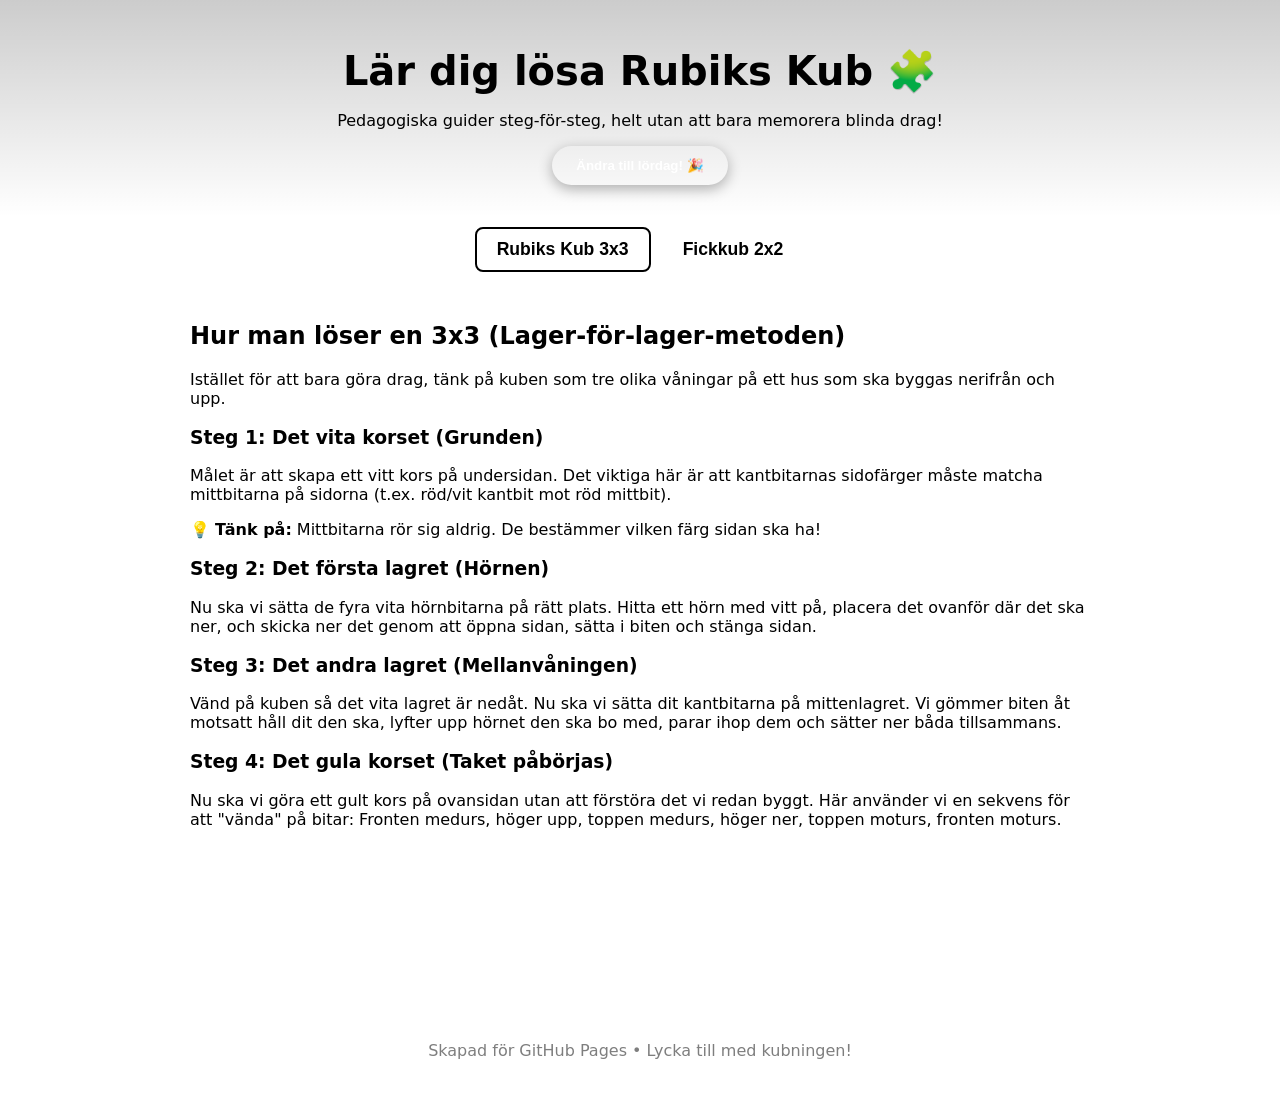
==== index.html @ a2babe76 "Update index.html" ====
<!DOCTYPE html>
<html lang="sv">
<head>
    <meta charset="UTF-8">
    <meta name="viewport" content="width=device-width, initial-scale=1.0">
    <title>Kubsidan - Lär dig lösa Rubiks Kub</title>
    <link rel="stylesheet" href="styles.css">
</head>
<body>

    <header>
        <h1 id="main-title">Lär dig lösa Rubiks Kub 🧩</h1>
        <p id="sub-title">Pedagogiska guider steg-för-steg, helt utan att bara memorera blinda drag!</p>
        <button id="saturday-btn" onclick="toggleSaturday()">Ändra till lördag! 🎉</button>
    </header>

    <nav>
        <button class="nav-btn active" onclick="switchCube('3x3')">Rubiks Kub 3x3</button>
        <button class="nav-btn" onclick="switchCube('2x2')">Fickkub 2x2</button>
    </nav>

    <main class="container">
        <section id="guide-3x3" class="guide-section">
            <h2>Hur man löser en 3x3 (Lager-för-lager-metoden)</h2>
            <p>Istället för att bara göra drag, tänk på kuben som tre olika våningar på ett hus som ska byggas nerifrån och upp.</p>
            
            <div class="step">
                <h3>Steg 1: Det vita korset (Grunden)</h3>
                <p>Målet är att skapa ett vitt kors på undersidan. Det viktiga här är att kantbitarnas sidofärger måste matcha mittbitarna på sidorna (t.ex. röd/vit kantbit mot röd mittbit).</p>
                <div class="tip">💡 <strong>Tänk på:</strong> Mittbitarna rör sig aldrig. De bestämmer vilken färg sidan ska ha!</div>
            </div>

            <div class="step">
                <h3>Steg 2: Det första lagret (Hörnen)</h3>
                <p>Nu ska vi sätta de fyra vita hörnbitarna på rätt plats. Hitta ett hörn med vitt på, placera det ovanför där det ska ner, och skicka ner det genom att öppna sidan, sätta i biten och stänga sidan.</p>
            </div>

            <div class="step">
                <h3>Steg 3: Det andra lagret (Mellanvåningen)</h3>
                <p>Vänd på kuben så det vita lagret är nedåt. Nu ska vi sätta dit kantbitarna på mittenlagret. Vi gömmer biten åt motsatt håll dit den ska, lyfter upp hörnet den ska bo med, parar ihop dem och sätter ner båda tillsammans.</p>
            </div>

            <div class="step">
                <h3>Steg 4: Det gula korset (Taket påbörjas)</h3>
                <p>Nu ska vi göra ett gult kors på ovansidan utan att förstöra det vi redan byggt. Här använder vi en sekvens för att "vända" på bitar: Fronten medurs, höger upp, toppen medurs, höger ner, toppen moturs, fronten moturs.</p>
            </div>
        </section>

        <section id="guide-2x2" class="guide-section hidden">
            <h2>Hur man löser en 2x2 (Fickkuben)</h2>
            <p>En 2x2 har inga mittbitar eller kantbitar, bara hörn! Den är mycket snabbare att lära sig när du förstår principen.</p>

            <div class="step">
                <h3>Steg 1: Det första lagret (Den vita basen)</h3>
                <p>Välj en vit bit som din startbas. Leta sedan efter ett annat vitt hörn som delar en färg till med din startbit (t.ex. röd). Placera den rätt och skjut ner den bredvid.</p>
            </div>

            <div class="step">
                <h3>Steg 2: Placera de gula hörnen rätt</h3>
                <p>Vänd på kuben. Nu tittar vi inte på om den gula färgen är uppåt, utan om biten är på <em>rätt plats</em> i förhållande till färgerna på sidan. Byt plats på hörn tills alla fyra är i rätt hörn (även om de är roterade fel).</p>
            </div>

            <div class="step">
                <h3>Steg 3: Vrid rätt de sista bitarna</h3>
                <p>Nu gör vi sista finishen! Genom att repetera ett enkelt ned-vänster-upp-höger-mönster på de felvridna bitarna tvingar vi den gula färgen att titta uppåt utan att blanda bort resten av kuben.</p>
            </div>
        </section>
    </main>

    <footer>
        <p>Skapad för GitHub Pages • Lycka till med kubningen!</p>
    </footer>

    <script src="script.js"></script>
</body>
</html>
---- styles.css ----
<link rel="stylesheet" href="style.css">
:root {
    --bg: #0f172a;
    --card-bg: #1e293b;
    --text: #f8fafc;
    --accent: #38bdf8;
    --nav-bg: #334155;
    --chat-bot: #475569;
}

/* LÖRDAGSTEMA */
body.saturday-theme {
    --bg: #fdf2f8;
    --card-bg: #fff1f2;
    --text: #4c0519;
    --accent: #db2777;
    --nav-bg: #fbcfe8;
    --chat-bot: #f472b6;
}

body {
    font-family: 'Segoe UI', system-ui, sans-serif;
    background-color: var(--bg);
    color: var(--text);
    margin: 0;
    padding: 0;
    transition: all 0.4s ease;
}

header {
    text-align: center;
    padding: 3rem 1rem 2rem;
    background: linear-gradient(180deg, rgba(0,0,0,0.2) 0%, transparent 100%);
}

h1 { margin: 0 0 10px; font-size: 2.5rem; }

#saturday-btn {
    background-color: var(--accent);
    color: white;
    border: none;
    padding: 12px 24px;
    font-weight: bold;
    border-radius: 30px;
    cursor: pointer;
    box-shadow: 0 4px 14px rgba(0,0,0,0.3);
    transition: transform 0.2s;
}
#saturday-btn:hover { transform: scale(1.05); }

nav {
    display: flex;
    justify-content: center;
    gap: 10px;
    background-color: var(--nav-bg);
    padding: 10px;
}

.nav-btn {
    background: transparent;
    border: 2px solid transparent;
    color: var(--text);
    padding: 10px 20px;
    font-size: 1.1rem;
    font-weight: 600;
    cursor: pointer;
    border-radius: 8px;
}
.nav-btn.active {
    background-color: var(--card-bg);
    border-color: var(--accent);
}

.container {
    max-width: 900px;
    margin: 40px auto;
    padding: 0 20px 120px;
}

.step-card {
    background-color: var(--card-bg);
    border-radius: 16px;
    padding: 30px;
    box-shadow: 0 10px 25px rgba(0,0,0,0.3);
}

.step-badge {
    background-color: var(--accent);
    color: #000;
    font-weight: bold;
    padding: 4px 12px;
    border-radius: 20px;
    font-size: 0.85rem;
}

/* 3D MOTOR MED REN CSS */
.workspace {
    display: flex;
    flex-wrap: wrap;
    justify-content: center;
    align-items: center;
    gap: 50px;
    margin: 40px 0;
    background: rgba(0,0,0,0.15);
    padding: 30px;
    border-radius: 12px;
}

.scene {
    width: 200px;
    height: 200px;
    perspective: 600px;
}

.cube3d {
    width: 100%;
    height: 100%;
    position: relative;
    transform-style: preserve-3d;
    transform: rotateX(-25deg) rotateY(45deg);
    transition: transform 0.5s cubic-bezier(0.175, 0.885, 0.32, 1.275);
}

.face {
    position: absolute;
    width: 200px;
    height: 200px;
    border: 3px solid #000;
    box-sizing: border-box;
    display: flex;
    align-items: center;
    justify-content: center;
    font-size: 2rem;
    font-weight: bold;
    color: white;
    opacity: 0.9;
    border-radius: 6px;
}

/* Standard färger på sidorna */
.front  { background: #dc2626; transform: rotateY(0deg) translateZ(100px); }
.back   { background: #orange; transform: rotateY(180deg) translateZ(100px); }
.top    { background: #facc15; transform: rotateX(90deg) translateZ(100px); color: black;}
.bottom { background: #ffffff; transform: rotateX(-90deg) translateZ(100px); color: black;}
.left   { background: #2563eb; transform: rotateY(-90deg) translateZ(100px); }
.right  { background: #16a34a; transform: rotateY(90deg) translateZ(100px); }

/* Kontroller */
.control-panel {
    flex: 1;
    min-width: 250px;
    text-align: center;
}

.notation-display {
    font-size: 1.5rem;
    font-family: monospace;
    margin-bottom: 20px;
    background: rgba(0,0,0,0.3);
    padding: 10px;
    border-radius: 6px;
    border: 1px solid var(--accent);
}

.btn-group {
    display: flex;
    gap: 10px;
    justify-content: center;
}

.action-btn {
    background: var(--nav-bg);
    color: var(--text);
    border: 1px solid var(--accent);
    padding: 10px 16px;
    border-radius: 6px;
    cursor: pointer;
    font-weight: 600;
}
.action-btn:hover { background: var(--accent); color: black; }

.instruction-box {
    background: rgba(0,0,0,0.1);
    padding: 15px;
    border-left: 4px solid var(--accent);
    border-radius: 4px;
}

/* CHATBOT COCKPIT DOCKAD */
#chat-widget {
    position: fixed;
    bottom: 0;
    right: 20px;
    width: 320px;
    background-color: var(--card-bg);
    border: 2px solid var(--accent);
    border-bottom: none;
    border-top-left-radius: 12px;
    border-top-right-radius: 12px;
    box-shadow: 0 -5px 25px rgba(0,0,0,0.4);
    z-index: 1000;
    transition: transform 0.3s ease;
}

#chat-header {
    background-color: var(--accent);
    color: #000;
    padding: 12px;
    font-weight: bold;
    cursor: pointer;
    display: flex;
    justify-content: space-between;
    border-top-left-radius: 10px;
    border-top-right-radius: 10px;
}

#chat-body {
    height: 300px;
    display: flex;
    flex-direction: column;
}

#chat-logs {
    flex: 1;
    padding: 10px;
    overflow-y: auto;
    display: flex;
    flex-direction: column;
    gap: 8px;
}

.msg {
    padding: 8px 12px;
    border-radius: 8px;
    max-width: 85%;
    font-size: 0.9rem;
    line-height: 1.4;
}
.msg.bot { background: var(--chat-bot); color: var(--text); align-self: flex-start; }
.msg.user { background: var(--accent); color: #000; align-self: flex-end; }

#chat-input-container {
    display: flex;
    border-top: 1px solid rgba(255,255,255,0.1);
    padding: 5px;
}

#chat-input {
    flex: 1;
    background: transparent;
    border: none;
    color: var(--text);
    padding: 10px;
    outline: none;
}

#chat-input-container button {
    background: var(--accent);
    color: black;
    border: none;
    padding: 0 15px;
    font-weight: bold;
    border-radius: 6px;
    cursor: pointer;
}

.hidden { display: none !important; }
.chat-minimized { transform: translateY(300px); }

footer { text-align: center; opacity: 0.5; padding: 20px; }
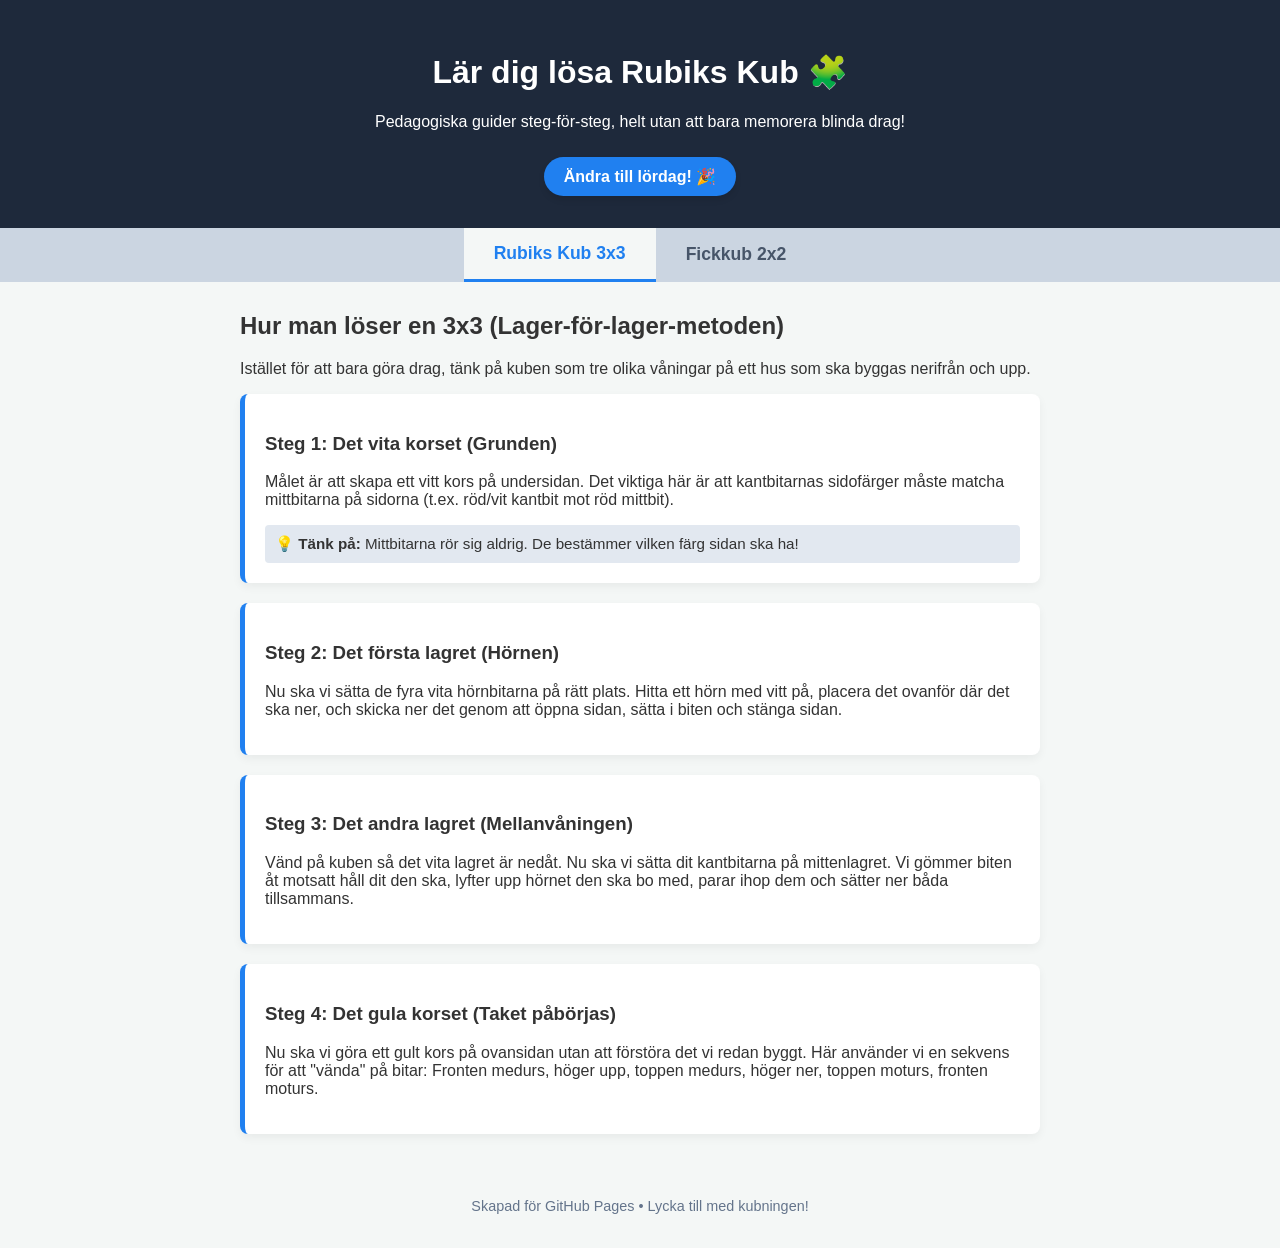
==== commit 4fe5e1e5: "Update index.html" ====
--- a/index.html
+++ b/index.html
@@ -4,7 +4,7 @@
     <meta charset="UTF-8">
     <meta name="viewport" content="width=device-width, initial-scale=1.0">
     <title>Kubsidan - Lär dig lösa Rubiks Kub</title>
-    <link rel="stylesheet" href="styles.css">
+    <link rel="stylesheet" href="style.css">
 </head>
 <body>
 
--- a/style.css
+++ b/style.css
@@ -0,0 +1,125 @@
+:root {
+    --bg-color: #f4f7f6;
+    --text-color: #333;
+    --accent-color: #2080f0;
+    --card-bg: #ffffff;
+    --header-bg: #1e293b;
+    --header-text: #ffffff;
+}
+
+/* Lördagstema (Lördagsgodis & Fest) */
+body.saturday {
+    --bg-color: #ffe6f2;
+    --text-color: #4a004a;
+    --accent-color: #ff007f;
+    --card-bg: #fff0f5;
+    --header-bg: #990066;
+    --header-text: #ffff00;
+}
+
+body {
+    font-family: 'Segoe UI', Tahoma, Geneva, Verdana, sans-serif;
+    background-color: var(--bg-color);
+    color: var(--text-color);
+    margin: 0;
+    padding: 0;
+    transition: all 0.3s ease;
+}
+
+header {
+    background-color: var(--header-bg);
+    color: var(--header-text);
+    text-align: center;
+    padding: 2rem 1rem;
+    transition: all 0.3s ease;
+}
+
+#saturday-btn {
+    background-color: var(--accent-color);
+    color: white;
+    border: none;
+    padding: 10px 20px;
+    font-size: 1rem;
+    font-weight: bold;
+    border-radius: 20px;
+    cursor: pointer;
+    margin-top: 10px;
+    box-shadow: 0 4px 6px rgba(0,0,0,0.1);
+}
+
+#saturday-btn:hover {
+    transform: scale(1.05);
+}
+
+nav {
+    display: flex;
+    justify-content: center;
+    background-color: #cbd5e1;
+}
+
+body.saturday nav {
+    background-color: #ffb3d9;
+}
+
+.nav-btn {
+    background: none;
+    border: none;
+    padding: 15px 30px;
+    font-size: 1.1rem;
+    cursor: pointer;
+    font-weight: 600;
+    color: #475569;
+}
+
+.nav-btn.active {
+    background-color: var(--bg-color);
+    color: var(--accent-color);
+    border-bottom: 3px solid var(--accent-color);
+}
+
+.container {
+    max-width: 800px;
+    margin: 30px auto;
+    padding: 0 20px;
+}
+
+.guide-section {
+    animation: fadeIn 0.5s ease;
+}
+
+.step {
+    background-color: var(--card-bg);
+    padding: 20px;
+    margin-bottom: 20px;
+    border-radius: 8px;
+    box-shadow: 0 4px 10px rgba(0,0,0,0.05);
+    border-left: 5px solid var(--accent-color);
+}
+
+.tip {
+    background-color: #e2e8f0;
+    padding: 10px;
+    border-radius: 4px;
+    margin-top: 10px;
+    font-size: 0.95rem;
+}
+
+body.saturday .tip {
+    background-color: #ffccf2;
+}
+
+.hidden {
+    display: none;
+}
+
+footer {
+    text-align: center;
+    padding: 20px;
+    font-size: 0.9rem;
+    color: #64748b;
+}
+
+@keyframes fadeIn {
+    from { opacity: 0; transform: translateY(10px); }
+    to { opacity: 1; transform: translateY(0); }
+}
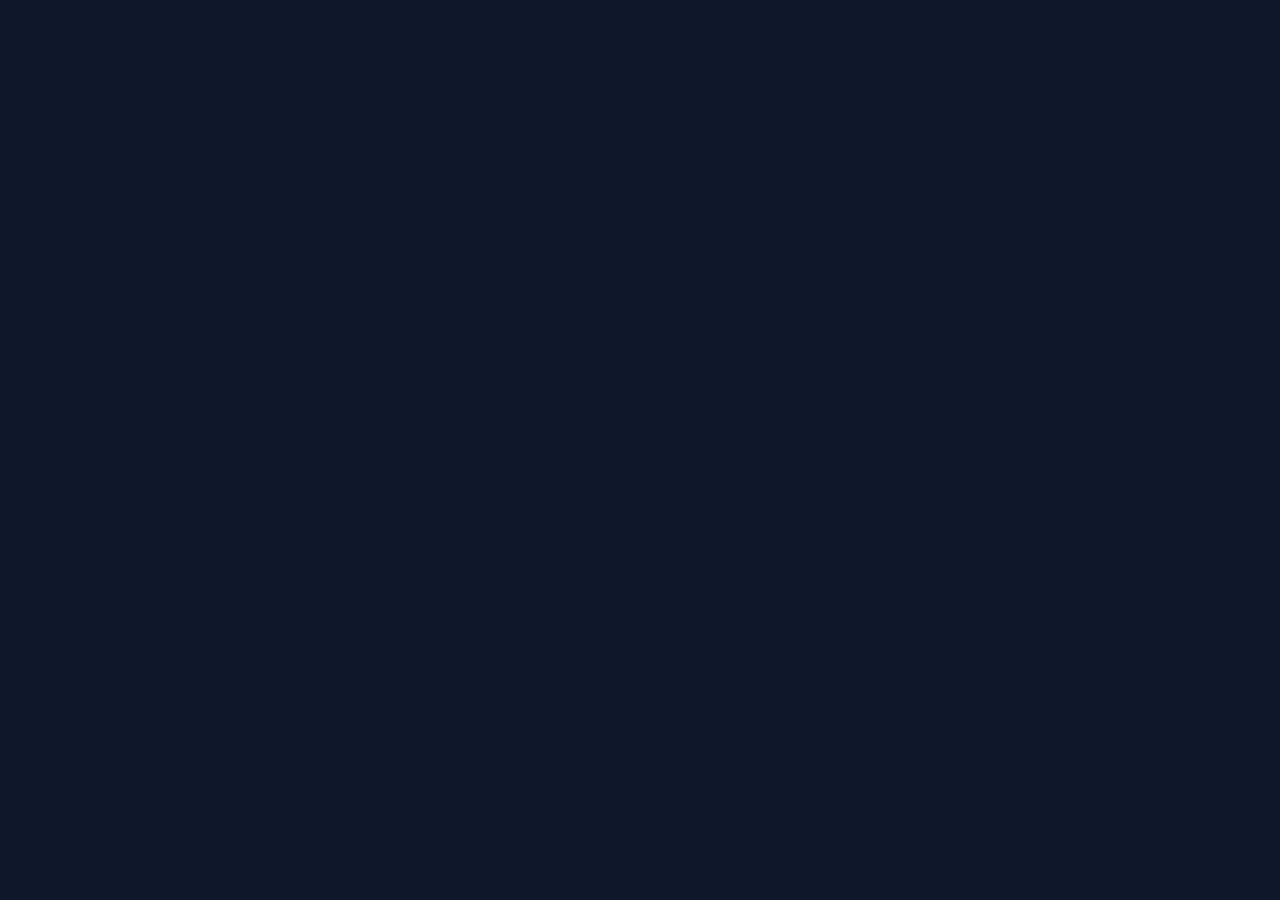
==== commit 42e8b231: "Update index.html" ====
--- a/index.html
+++ b/index.html
@@ -3,74 +3,220 @@
 <head>
     <meta charset="UTF-8">
     <meta name="viewport" content="width=device-width, initial-scale=1.0">
-    <title>Kubsidan - Lär dig lösa Rubiks Kub</title>
-    <link rel="stylesheet" href="style.css">
-</head>
-<body>
-
-    <header>
-        <h1 id="main-title">Lär dig lösa Rubiks Kub 🧩</h1>
-        <p id="sub-title">Pedagogiska guider steg-för-steg, helt utan att bara memorera blinda drag!</p>
-        <button id="saturday-btn" onclick="toggleSaturday()">Ändra till lördag! 🎉</button>
-    </header>
-
-    <nav>
-        <button class="nav-btn active" onclick="switchCube('3x3')">Rubiks Kub 3x3</button>
-        <button class="nav-btn" onclick="switchCube('2x2')">Fickkub 2x2</button>
-    </nav>
-
-    <main class="container">
-        <section id="guide-3x3" class="guide-section">
-            <h2>Hur man löser en 3x3 (Lager-för-lager-metoden)</h2>
-            <p>Istället för att bara göra drag, tänk på kuben som tre olika våningar på ett hus som ska byggas nerifrån och upp.</p>
-            
-            <div class="step">
-                <h3>Steg 1: Det vita korset (Grunden)</h3>
-                <p>Målet är att skapa ett vitt kors på undersidan. Det viktiga här är att kantbitarnas sidofärger måste matcha mittbitarna på sidorna (t.ex. röd/vit kantbit mot röd mittbit).</p>
-                <div class="tip">💡 <strong>Tänk på:</strong> Mittbitarna rör sig aldrig. De bestämmer vilken färg sidan ska ha!</div>
-            </div>
-
-            <div class="step">
-                <h3>Steg 2: Det första lagret (Hörnen)</h3>
-                <p>Nu ska vi sätta de fyra vita hörnbitarna på rätt plats. Hitta ett hörn med vitt på, placera det ovanför där det ska ner, och skicka ner det genom att öppna sidan, sätta i biten och stänga sidan.</p>
-            </div>
-
-            <div class="step">
-                <h3>Steg 3: Det andra lagret (Mellanvåningen)</h3>
-                <p>Vänd på kuben så det vita lagret är nedåt. Nu ska vi sätta dit kantbitarna på mittenlagret. Vi gömmer biten åt motsatt håll dit den ska, lyfter upp hörnet den ska bo med, parar ihop dem och sätter ner båda tillsammans.</p>
-            </div>
-
-            <div class="step">
-                <h3>Steg 4: Det gula korset (Taket påbörjas)</h3>
-                <p>Nu ska vi göra ett gult kors på ovansidan utan att förstöra det vi redan byggt. Här använder vi en sekvens för att "vända" på bitar: Fronten medurs, höger upp, toppen medurs, höger ner, toppen moturs, fronten moturs.</p>
-            </div>
-        </section>
-
-        <section id="guide-2x2" class="guide-section hidden">
-            <h2>Hur man löser en 2x2 (Fickkuben)</h2>
-            <p>En 2x2 har inga mittbitar eller kantbitar, bara hörn! Den är mycket snabbare att lära sig när du förstår principen.</p>
-
-            <div class="step">
-                <h3>Steg 1: Det första lagret (Den vita basen)</h3>
-                <p>Välj en vit bit som din startbas. Leta sedan efter ett annat vitt hörn som delar en färg till med din startbit (t.ex. röd). Placera den rätt och skjut ner den bredvid.</p>
-            </div>
-
-            <div class="step">
-                <h3>Steg 2: Placera de gula hörnen rätt</h3>
-                <p>Vänd på kuben. Nu tittar vi inte på om den gula färgen är uppåt, utan om biten är på <em>rätt plats</em> i förhållande till färgerna på sidan. Byt plats på hörn tills alla fyra är i rätt hörn (även om de är roterade fel).</p>
-            </div>
-
-            <div class="step">
-                <h3>Steg 3: Vrid rätt de sista bitarna</h3>
-                <p>Nu gör vi sista finishen! Genom att repetera ett enkelt ned-vänster-upp-höger-mönster på de felvridna bitarna tvingar vi den gula färgen att titta uppåt utan att blanda bort resten av kuben.</p>
-            </div>
-        </section>
-    </main>
-
-    <footer>
-        <p>Skapad för GitHub Pages • Lycka till med kubningen!</p>
-    </footer>
-
-    <script src="script.js"></script>
-</body>
-</html>
+    <title>SolveTheCube - Interaktiv 3D Guide</title>
+    <style>
+        /* MODERN CLEAN DESIGN (Inspirerad av solvethecube.com) */
+        :root {
+            --bg-color: #0f172a;
+            --card-bg: #1e293b;
+            --text-color: #f8fafc;
+            --accent-color: #38bdf8;
+            --nav-bg: #334155;
+            --btn-hover: #0ea5e9;
+        }
+
+        body.saturday {
+            --bg-color: #fdf2f8;
+            --card-bg: #fff1f2;
+            --text-color: #4c0519;
+            --accent-color: #db2777;
+            --nav-bg: #fbcfe8;
+            --btn-hover: #be185d;
+        }
+
+        body {
+            font-family: 'Segoe UI', system-ui, -apple-system, sans-serif;
+            background-color: var(--bg-color);
+            color: var(--text-color);
+            margin: 0;
+            padding: 0;
+            transition: all 0.4s cubic-bezier(0.4, 0, 0.2, 1);
+        }
+
+        header {
+            text-align: center;
+            padding: 3rem 1rem 2rem;
+            background: linear-gradient(180deg, rgba(0,0,0,0.3) 0%, transparent 100%);
+        }
+
+        h1 {
+            font-size: 2.8rem;
+            margin: 0 0 10px;
+            font-weight: 800;
+            letter-spacing: -0.05em;
+        }
+
+        #saturday-btn {
+            background-color: var(--accent-color);
+            color: white;
+            border: none;
+            padding: 12px 24px;
+            font-size: 0.95rem;
+            font-weight: 700;
+            border-radius: 50px;
+            cursor: pointer;
+            box-shadow: 0 10px 15px -3px rgba(0, 0, 0, 0.3);
+            transition: transform 0.2s, background-color 0.2s;
+        }
+        #saturday-btn:hover {
+            transform: scale(1.05);
+            background-color: var(--btn-hover);
+        }
+
+        nav {
+            display: flex;
+            justify-content: center;
+            gap: 12px;
+            background-color: var(--nav-bg);
+            padding: 12px;
+            box-shadow: 0 4px 6px -1px rgba(0, 0, 0, 0.1);
+        }
+
+        .nav-btn {
+            background: transparent;
+            border: 2px solid transparent;
+            color: var(--text-color);
+            padding: 10px 24px;
+            font-size: 1rem;
+            font-weight: 600;
+            cursor: pointer;
+            border-radius: 12px;
+            transition: all 0.2s;
+            opacity: 0.8;
+        }
+        .nav-btn.active {
+            background-color: var(--card-bg);
+            border-color: var(--accent-color);
+            opacity: 1;
+        }
+
+        .container {
+            max-width: 750px;
+            margin: 40px auto;
+            padding: 0 20px 120px;
+        }
+
+        .step-card {
+            background-color: var(--card-bg);
+            border-radius: 24px;
+            padding: 35px;
+            box-shadow: 0 20px 25px -5px rgba(0, 0, 0, 0.2), 0 10px 10px -5px rgba(0, 0, 0, 0.04);
+            border: 1px solid rgba(255, 255, 255, 0.05);
+        }
+
+        h2 { font-size: 1.8rem; margin-top: 10px; font-weight: 700; }
+
+        /* NY 3D ARBETSSTRUKTUR */
+        .workspace {
+            display: flex;
+            flex-direction: column;
+            align-items: center;
+            gap: 35px;
+            margin: 35px 0;
+            background: rgba(0, 0, 0, 0.25);
+            padding: 40px 20px;
+            border-radius: 20px;
+            border: 1px solid rgba(255, 255, 255, 0.05);
+        }
+
+        /* ÄKTA CSS 3D RUBIKS KUB SCEN */
+        .scene {
+            width: 150px;
+            height: 150px;
+            perspective: 600px;
+        }
+
+        .cube3d {
+            width: 100%;
+            height: 100%;
+            position: relative;
+            transform-style: preserve-3d;
+            transform: rotateX(-25deg) rotateY(45deg);
+            transition: transform 0.6s cubic-bezier(0.25, 1, 0.5, 1);
+        }
+
+        /* Enskilda sidor med äkta 3D-placering */
+        .face {
+            position: absolute;
+            width: 150px;
+            height: 150px;
+            border: 4px solid #0f172a;
+            box-sizing: border-box;
+            display: grid;
+            grid-template-columns: repeat(3, 1fr);
+            grid-template-rows: repeat(3, 1fr);
+            gap: 2px;
+            background: #0f172a;
+            border-radius: 8px;
+        }
+
+        /* Skapa de små klistermärkena (stickers) på kuben */
+        .sticker {
+            width: 100%;
+            height: 100%;
+            border-radius: 3px;
+        }
+
+        /* Positionera sidorna i rymden */
+        .front  { transform: rotateY(0deg) translateZ(75px); }
+        .back   { transform: rotateY(180deg) translateZ(75px); }
+        .top    { transform: rotateX(90deg) translateZ(75px); }
+        .bottom { transform: rotateX(-90deg) translateZ(75px); }
+        .left   { transform: rotateY(-90deg) translateZ(75px); }
+        .right  { transform: rotateY(90deg) translateZ(75px); }
+
+        /* Färger för klistermärkena */
+        .s-red { background-color: #dc2626; }
+        .s-blue { background-color: #2563eb; }
+        .s-orange { background-color: #ea580c; }
+        .s-green { background-color: #16a34a; }
+        .s-white { background-color: #ffffff; }
+        .s-yellow { background-color: #eab308; }
+
+        /* Anpassning för 2x2 kubens utseende */
+        .mini-cube .face {
+            grid-template-columns: repeat(2, 1fr);
+            grid-template-rows: repeat(2, 1fr);
+        }
+
+        /* KONTROLLER */
+        .control-panel { width: 100%; max-width: 400px; }
+
+        .notation-display {
+            font-size: 1.4rem;
+            font-family: 'Courier New', monospace;
+            font-weight: 700;
+            margin-bottom: 20px;
+            background: rgba(0, 0, 0, 0.4);
+            padding: 12px;
+            border-radius: 12px;
+            border: 1px solid var(--accent-color);
+            text-align: center;
+            letter-spacing: 2px;
+        }
+
+        .btn-group { display: flex; gap: 12px; justify-content: center; }
+
+        .action-btn {
+            background-color: var(--nav-bg);
+            color: var(--text-color);
+            border: 1px solid rgba(255,255,255,0.1);
+            padding: 12px 20px;
+            border-radius: 12px;
+            cursor: pointer;
+            font-weight: 600;
+            font-size: 0.95rem;
+            transition: all 0.2s;
+            box-shadow: 0 4px 6px -1px rgba(0,0,0,0.1);
+        }
+        .action-btn:hover {
+            background-color: var(--accent-color);
+            color: #0f172a;
+            border-color: var(--accent-color);
+            transform: translateY(-2px);
+        }
+
+        .instruction-box {
+            background: rgba(255, 255, 255, 0.03);
+            padding: 20px;
+            border-left: 4px solid var(--accent-
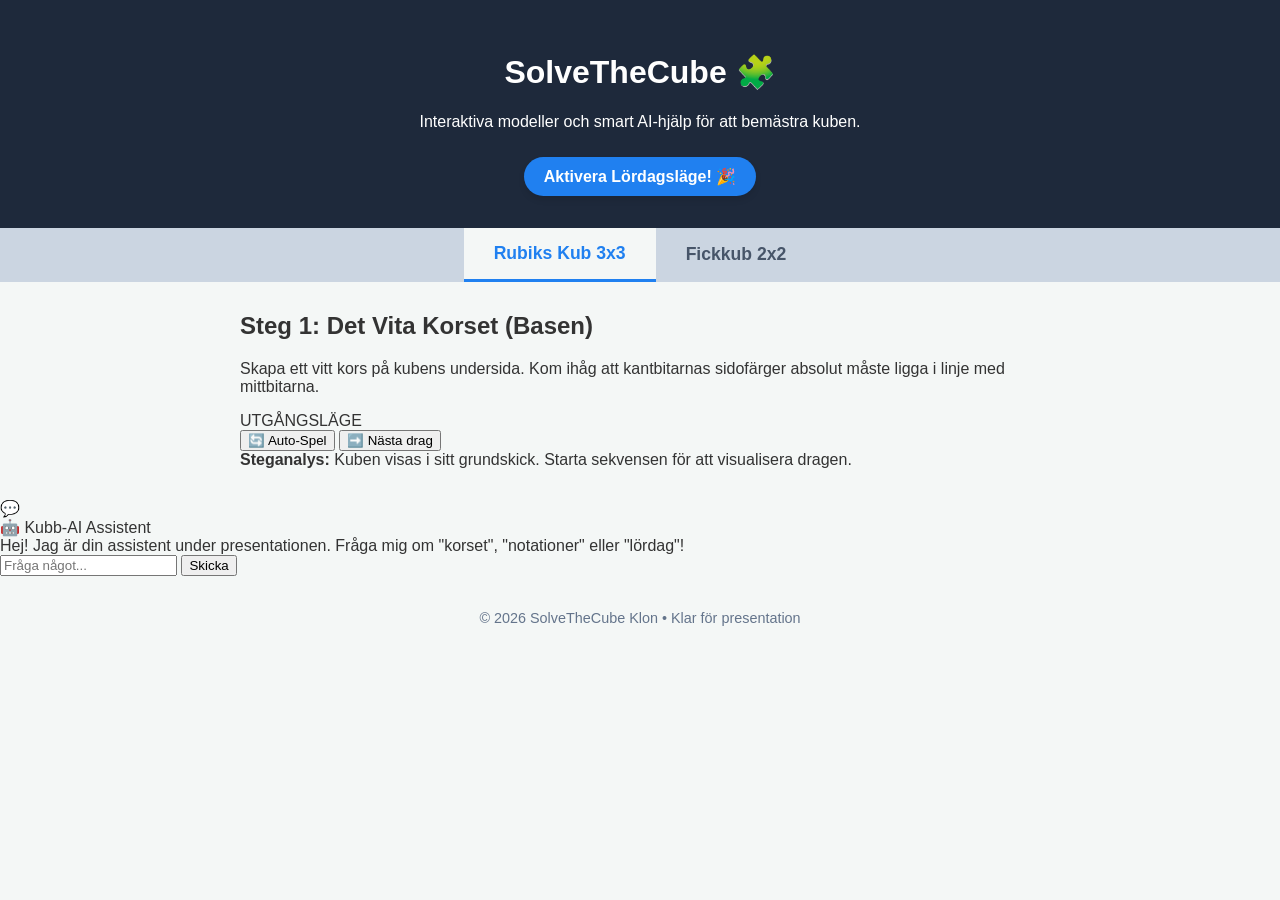
==== commit 758dcd4a: "Update index.html" ====
--- a/index.html
+++ b/index.html
@@ -3,220 +3,120 @@
 <head>
     <meta charset="UTF-8">
     <meta name="viewport" content="width=device-width, initial-scale=1.0">
-    <title>SolveTheCube - Interaktiv 3D Guide</title>
-    <style>
-        /* MODERN CLEAN DESIGN (Inspirerad av solvethecube.com) */
-        :root {
-            --bg-color: #0f172a;
-            --card-bg: #1e293b;
-            --text-color: #f8fafc;
-            --accent-color: #38bdf8;
-            --nav-bg: #334155;
-            --btn-hover: #0ea5e9;
-        }
+    <title>SolveTheCube - Interaktiv Guide</title>
+    <link rel="stylesheet" href="style.css">
+</head>
+<body>
 
-        body.saturday {
-            --bg-color: #fdf2f8;
-            --card-bg: #fff1f2;
-            --text-color: #4c0519;
-            --accent-color: #db2777;
-            --nav-bg: #fbcfe8;
-            --btn-hover: #be185d;
-        }
+    <header>
+        <h1 id="main-title">SolveTheCube 🧩</h1>
+        <p id="sub-title">Interaktiva modeller och smart AI-hjälp för att bemästra kuben.</p>
+        <button id="saturday-btn" onclick="toggleSaturday()">Aktivera Lördagsläge! 🎉</button>
+    </header>
 
-        body {
-            font-family: 'Segoe UI', system-ui, -apple-system, sans-serif;
-            background-color: var(--bg-color);
-            color: var(--text-color);
-            margin: 0;
-            padding: 0;
-            transition: all 0.4s cubic-bezier(0.4, 0, 0.2, 1);
-        }
+    <nav>
+        <button class="nav-btn active" id="btn-3x3" onclick="switchCube('3x3')">Rubiks Kub 3x3</button>
+        <button class="nav-btn" id="btn-2x2" onclick="switchCube('2x2')">Fickkub 2x2</button>
+    </nav>
 
-        header {
-            text-align: center;
-            padding: 3rem 1rem 2rem;
-            background: linear-gradient(180deg, rgba(0,0,0,0.3) 0%, transparent 100%);
-        }
+    <main class="container">
+        <section id="guide-3x3" class="guide-section">
+            <div class="step-card">
+                <h2>Steg 1: Det Vita Korset (Basen)</h2>
+                <p>Skapa ett vitt kors på kubens undersida. Kom ihåg att kantbitarnas sidofärger absolut måste ligga i linje med mittbitarna.</p>
+                
+                <div class="workspace">
+                    <div class="cube-container">
+                        <div class="cube-view" id="cube-3x3">
+                            <div class="face-grid top-face">
+                                <div class="st s-yellow"></div><div class="st s-yellow"></div><div class="st s-yellow"></div>
+                                <div class="st s-yellow"></div><div class="st s-yellow"></div><div class="st s-yellow"></div>
+                                <div class="st s-yellow"></div><div class="st s-yellow"></div><div class="st s-yellow"></div>
+                            </div>
+                            <div class="face-grid left-face">
+                                <div class="st s-blue"></div><div class="st s-blue"></div><div class="st s-blue"></div>
+                                <div class="st s-blue"></div><div class="st s-blue"></div><div class="st s-blue"></div>
+                                <div class="st s-blue"></div><div class="st s-blue"></div><div class="st s-blue"></div>
+                            </div>
+                            <div class="face-grid right-face">
+                                <div class="st s-red"></div><div class="st s-red"></div><div class="st s-red"></div>
+                                <div class="st s-red"></div><div class="st s-red"></div><div class="st s-red"></div>
+                                <div class="st s-red"></div><div class="st s-red"></div><div class="st s-red"></div>
+                            </div>
+                        </div>
+                    </div>
+                    
+                    <div class="control-panel">
+                        <div class="notation-display"><span id="notation-text-3x3">UTGÅNGSLÄGE</span></div>
+                        <div class="btn-group">
+                            <button class="action-btn" onclick="toggleAuto('3x3')">🔄 Auto-Spel</button>
+                            <button class="action-btn" onclick="nextMove('3x3')">➡️ Nästa drag</button>
+                        </div>
+                    </div>
+                </div>
+                <div class="instruction-box">
+                    <strong>Steganalys:</strong> <span id="explanation-3x3">Kuben visas i sitt grundskick. Starta sekvensen för att visualisera dragen.</span>
+                </div>
+            </div>
+        </section>
 
-        h1 {
-            font-size: 2.8rem;
-            margin: 0 0 10px;
-            font-weight: 800;
-            letter-spacing: -0.05em;
-        }
+        <section id="guide-2x2" class="guide-section hidden">
+            <div class="step-card">
+                <h2>Steg 1: Lösa första lagret (2x2)</h2>
+                <p>Placera de fyra vita hörnbitarna så att deras botten blir vit och deras sidofärger matchar varandra perfekt.</p>
+                
+                <div class="workspace">
+                    <div class="cube-container">
+                        <div class="cube-view mini-cube" id="cube-2x2">
+                            <div class="face-grid top-face">
+                                <div class="st s-yellow"></div><div class="st s-yellow"></div>
+                                <div class="st s-yellow"></div><div class="st s-yellow"></div>
+                            </div>
+                            <div class="face-grid left-face">
+                                <div class="st s-blue"></div><div class="st s-blue"></div>
+                                <div class="st s-blue"></div><div class="st s-blue"></div>
+                            </div>
+                            <div class="face-grid right-face">
+                                <div class="st s-red"></div><div class="st s-red"></div>
+                                <div class="st s-red"></div><div class="st s-red"></div>
+                            </div>
+                        </div>
+                    </div>
+                    
+                    <div class="control-panel">
+                        <div class="notation-display"><span id="notation-text-2x2">UTGÅNGSLÄGE</span></div>
+                        <div class="btn-group">
+                            <button class="action-btn" onclick="toggleAuto('2x2')">🔄 Auto-Spel</button>
+                            <button class="action-btn" onclick="nextMove('2x2')">➡️ Nästa drag</button>
+                        </div>
+                    </div>
+                </div>
+                <div class="instruction-box">
+                    <strong>Steganalys:</strong> <span id="explanation-2x2">Algoritmen förbereds. Följ vridningarna på skärmen.</span>
+                </div>
+            </div>
+        </section>
+    </main>
 
-        #saturday-btn {
-            background-color: var(--accent-color);
-            color: white;
-            border: none;
-            padding: 12px 24px;
-            font-size: 0.95rem;
-            font-weight: 700;
-            border-radius: 50px;
-            cursor: pointer;
-            box-shadow: 0 10px 15px -3px rgba(0, 0, 0, 0.3);
-            transition: transform 0.2s, background-color 0.2s;
-        }
-        #saturday-btn:hover {
-            transform: scale(1.05);
-            background-color: var(--btn-hover);
-        }
+    <div id="chat-launcher" onclick="toggleChat()">💬</div>
+    
+    <div id="chat-widget" class="chat-closed">
+        <div id="chat-header">🤖 Kubb-AI Assistent</div>
+        <div id="chat-body">
+            <div id="chat-logs">
+                <div class="msg bot">Hej! Jag är din assistent under presentationen. Fråga mig om "korset", "notationer" eller "lördag"!</div>
+            </div>
+            <div id="chat-input-container">
+                <input type="text" id="chat-input" placeholder="Fråga något..." onkeypress="checkEnter(event)">
+                <button onclick="sendChatMessage()">Skicka</button>
+            </div>
+        </div>
+    </div>
 
-        nav {
-            display: flex;
-            justify-content: center;
-            gap: 12px;
-            background-color: var(--nav-bg);
-            padding: 12px;
-            box-shadow: 0 4px 6px -1px rgba(0, 0, 0, 0.1);
-        }
+    <footer>
+        <p>© 2026 SolveTheCube Klon • Klar för presentation</p>
+    </footer>
 
-        .nav-btn {
-            background: transparent;
-            border: 2px solid transparent;
-            color: var(--text-color);
-            padding: 10px 24px;
-            font-size: 1rem;
-            font-weight: 600;
-            cursor: pointer;
-            border-radius: 12px;
-            transition: all 0.2s;
-            opacity: 0.8;
-        }
-        .nav-btn.active {
-            background-color: var(--card-bg);
-            border-color: var(--accent-color);
-            opacity: 1;
-        }
-
-        .container {
-            max-width: 750px;
-            margin: 40px auto;
-            padding: 0 20px 120px;
-        }
-
-        .step-card {
-            background-color: var(--card-bg);
-            border-radius: 24px;
-            padding: 35px;
-            box-shadow: 0 20px 25px -5px rgba(0, 0, 0, 0.2), 0 10px 10px -5px rgba(0, 0, 0, 0.04);
-            border: 1px solid rgba(255, 255, 255, 0.05);
-        }
-
-        h2 { font-size: 1.8rem; margin-top: 10px; font-weight: 700; }
-
-        /* NY 3D ARBETSSTRUKTUR */
-        .workspace {
-            display: flex;
-            flex-direction: column;
-            align-items: center;
-            gap: 35px;
-            margin: 35px 0;
-            background: rgba(0, 0, 0, 0.25);
-            padding: 40px 20px;
-            border-radius: 20px;
-            border: 1px solid rgba(255, 255, 255, 0.05);
-        }
-
-        /* ÄKTA CSS 3D RUBIKS KUB SCEN */
-        .scene {
-            width: 150px;
-            height: 150px;
-            perspective: 600px;
-        }
-
-        .cube3d {
-            width: 100%;
-            height: 100%;
-            position: relative;
-            transform-style: preserve-3d;
-            transform: rotateX(-25deg) rotateY(45deg);
-            transition: transform 0.6s cubic-bezier(0.25, 1, 0.5, 1);
-        }
-
-        /* Enskilda sidor med äkta 3D-placering */
-        .face {
-            position: absolute;
-            width: 150px;
-            height: 150px;
-            border: 4px solid #0f172a;
-            box-sizing: border-box;
-            display: grid;
-            grid-template-columns: repeat(3, 1fr);
-            grid-template-rows: repeat(3, 1fr);
-            gap: 2px;
-            background: #0f172a;
-            border-radius: 8px;
-        }
-
-        /* Skapa de små klistermärkena (stickers) på kuben */
-        .sticker {
-            width: 100%;
-            height: 100%;
-            border-radius: 3px;
-        }
-
-        /* Positionera sidorna i rymden */
-        .front  { transform: rotateY(0deg) translateZ(75px); }
-        .back   { transform: rotateY(180deg) translateZ(75px); }
-        .top    { transform: rotateX(90deg) translateZ(75px); }
-        .bottom { transform: rotateX(-90deg) translateZ(75px); }
-        .left   { transform: rotateY(-90deg) translateZ(75px); }
-        .right  { transform: rotateY(90deg) translateZ(75px); }
-
-        /* Färger för klistermärkena */
-        .s-red { background-color: #dc2626; }
-        .s-blue { background-color: #2563eb; }
-        .s-orange { background-color: #ea580c; }
-        .s-green { background-color: #16a34a; }
-        .s-white { background-color: #ffffff; }
-        .s-yellow { background-color: #eab308; }
-
-        /* Anpassning för 2x2 kubens utseende */
-        .mini-cube .face {
-            grid-template-columns: repeat(2, 1fr);
-            grid-template-rows: repeat(2, 1fr);
-        }
-
-        /* KONTROLLER */
-        .control-panel { width: 100%; max-width: 400px; }
-
-        .notation-display {
-            font-size: 1.4rem;
-            font-family: 'Courier New', monospace;
-            font-weight: 700;
-            margin-bottom: 20px;
-            background: rgba(0, 0, 0, 0.4);
-            padding: 12px;
-            border-radius: 12px;
-            border: 1px solid var(--accent-color);
-            text-align: center;
-            letter-spacing: 2px;
-        }
-
-        .btn-group { display: flex; gap: 12px; justify-content: center; }
-
-        .action-btn {
-            background-color: var(--nav-bg);
-            color: var(--text-color);
-            border: 1px solid rgba(255,255,255,0.1);
-            padding: 12px 20px;
-            border-radius: 12px;
-            cursor: pointer;
-            font-weight: 600;
-            font-size: 0.95rem;
-            transition: all 0.2s;
-            box-shadow: 0 4px 6px -1px rgba(0,0,0,0.1);
-        }
-        .action-btn:hover {
-            background-color: var(--accent-color);
-            color: #0f172a;
-            border-color: var(--accent-color);
-            transform: translateY(-2px);
-        }
-
-        .instruction-box {
-            background: rgba(255, 255, 255, 0.03);
-            padding: 20px;
-            border-left: 4px solid var(--accent-
+    <script src="script.js"></script>
+</body>
+</html>
--- a/style.css
+++ b/style.css
@@ -0,0 +1,125 @@
+:root {
+    --bg-color: #f4f7f6;
+    --text-color: #333;
+    --accent-color: #2080f0;
+    --card-bg: #ffffff;
+    --header-bg: #1e293b;
+    --header-text: #ffffff;
+}
+
+/* Lördagstema (Lördagsgodis & Fest) */
+body.saturday {
+    --bg-color: #ffe6f2;
+    --text-color: #4a004a;
+    --accent-color: #ff007f;
+    --card-bg: #fff0f5;
+    --header-bg: #990066;
+    --header-text: #ffff00;
+}
+
+body {
+    font-family: 'Segoe UI', Tahoma, Geneva, Verdana, sans-serif;
+    background-color: var(--bg-color);
+    color: var(--text-color);
+    margin: 0;
+    padding: 0;
+    transition: all 0.3s ease;
+}
+
+header {
+    background-color: var(--header-bg);
+    color: var(--header-text);
+    text-align: center;
+    padding: 2rem 1rem;
+    transition: all 0.3s ease;
+}
+
+#saturday-btn {
+    background-color: var(--accent-color);
+    color: white;
+    border: none;
+    padding: 10px 20px;
+    font-size: 1rem;
+    font-weight: bold;
+    border-radius: 20px;
+    cursor: pointer;
+    margin-top: 10px;
+    box-shadow: 0 4px 6px rgba(0,0,0,0.1);
+}
+
+#saturday-btn:hover {
+    transform: scale(1.05);
+}
+
+nav {
+    display: flex;
+    justify-content: center;
+    background-color: #cbd5e1;
+}
+
+body.saturday nav {
+    background-color: #ffb3d9;
+}
+
+.nav-btn {
+    background: none;
+    border: none;
+    padding: 15px 30px;
+    font-size: 1.1rem;
+    cursor: pointer;
+    font-weight: 600;
+    color: #475569;
+}
+
+.nav-btn.active {
+    background-color: var(--bg-color);
+    color: var(--accent-color);
+    border-bottom: 3px solid var(--accent-color);
+}
+
+.container {
+    max-width: 800px;
+    margin: 30px auto;
+    padding: 0 20px;
+}
+
+.guide-section {
+    animation: fadeIn 0.5s ease;
+}
+
+.step {
+    background-color: var(--card-bg);
+    padding: 20px;
+    margin-bottom: 20px;
+    border-radius: 8px;
+    box-shadow: 0 4px 10px rgba(0,0,0,0.05);
+    border-left: 5px solid var(--accent-color);
+}
+
+.tip {
+    background-color: #e2e8f0;
+    padding: 10px;
+    border-radius: 4px;
+    margin-top: 10px;
+    font-size: 0.95rem;
+}
+
+body.saturday .tip {
+    background-color: #ffccf2;
+}
+
+.hidden {
+    display: none;
+}
+
+footer {
+    text-align: center;
+    padding: 20px;
+    font-size: 0.9rem;
+    color: #64748b;
+}
+
+@keyframes fadeIn {
+    from { opacity: 0; transform: translateY(10px); }
+    to { opacity: 1; transform: translateY(0); }
+}
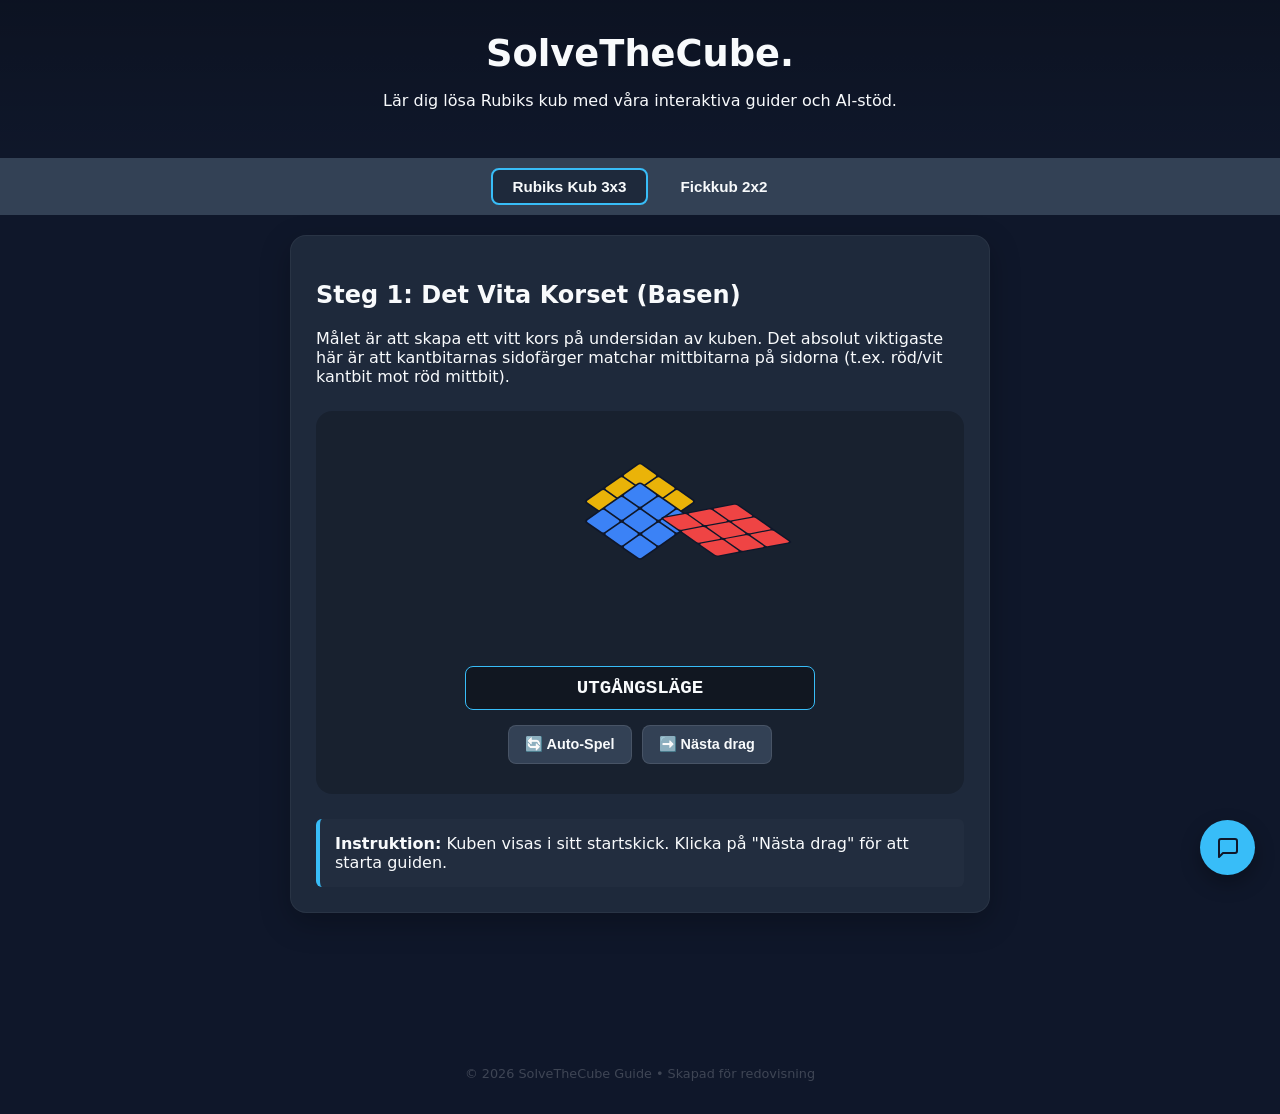
==== commit b9495ad3: "Update index.html" ====
--- a/index.html
+++ b/index.html
@@ -9,9 +9,10 @@
 <body>
 
     <header>
-        <h1 id="main-title">SolveTheCube 🧩</h1>
-        <p id="sub-title">Interaktiva modeller och smart AI-hjälp för att bemästra kuben.</p>
-        <button id="saturday-btn" onclick="toggleSaturday()">Aktivera Lördagsläge! 🎉</button>
+        <div class="header-container">
+            <h1 id="main-title">SolveTheCube<span class="dot">.</span></h1>
+            <p id="sub-title">Lär dig lösa Rubiks kub med våra interaktiva guider och AI-stöd.</p>
+        </div>
     </header>
 
     <nav>
@@ -23,7 +24,7 @@
         <section id="guide-3x3" class="guide-section">
             <div class="step-card">
                 <h2>Steg 1: Det Vita Korset (Basen)</h2>
-                <p>Skapa ett vitt kors på kubens undersida. Kom ihåg att kantbitarnas sidofärger absolut måste ligga i linje med mittbitarna.</p>
+                <p>Målet är att skapa ett vitt kors på undersidan av kuben. Det absolut viktigaste här är att kantbitarnas sidofärger matchar mittbitarna på sidorna (t.ex. röd/vit kantbit mot röd mittbit).</p>
                 
                 <div class="workspace">
                     <div class="cube-container">
@@ -49,13 +50,13 @@
                     <div class="control-panel">
                         <div class="notation-display"><span id="notation-text-3x3">UTGÅNGSLÄGE</span></div>
                         <div class="btn-group">
-                            <button class="action-btn" onclick="toggleAuto('3x3')">🔄 Auto-Spel</button>
-                            <button class="action-btn" onclick="nextMove('3x3')">➡️ Nästa drag</button>
+                            <button class="action-btn btn-secondary" onclick="toggleAuto('3x3')">🔄 Auto-Spel</button>
+                            <button class="action-btn btn-primary" onclick="nextMove('3x3')">➡️ Nästa drag</button>
                         </div>
                     </div>
                 </div>
                 <div class="instruction-box">
-                    <strong>Steganalys:</strong> <span id="explanation-3x3">Kuben visas i sitt grundskick. Starta sekvensen för att visualisera dragen.</span>
+                    <strong>Instruktion:</strong> <span id="explanation-3x3">Kuben visas i sitt startskick. Klicka på "Nästa drag" för att starta guiden.</span>
                 </div>
             </div>
         </section>
@@ -63,7 +64,7 @@
         <section id="guide-2x2" class="guide-section hidden">
             <div class="step-card">
                 <h2>Steg 1: Lösa första lagret (2x2)</h2>
-                <p>Placera de fyra vita hörnbitarna så att deras botten blir vit och deras sidofärger matchar varandra perfekt.</p>
+                <p>Placera de fyra vita hörnbitarna så att deras botten blir helt vit och deras sidofärger matchar varandra perfekt runt om.</p>
                 
                 <div class="workspace">
                     <div class="cube-container">
@@ -86,35 +87,40 @@
                     <div class="control-panel">
                         <div class="notation-display"><span id="notation-text-2x2">UTGÅNGSLÄGE</span></div>
                         <div class="btn-group">
-                            <button class="action-btn" onclick="toggleAuto('2x2')">🔄 Auto-Spel</button>
-                            <button class="action-btn" onclick="nextMove('2x2')">➡️ Nästa drag</button>
+                            <button class="action-btn btn-secondary" onclick="toggleAuto('2x2')">🔄 Auto-Spel</button>
+                            <button class="action-btn btn-primary" onclick="nextMove('2x2')">➡️ Nästa drag</button>
                         </div>
                     </div>
                 </div>
                 <div class="instruction-box">
-                    <strong>Steganalys:</strong> <span id="explanation-2x2">Algoritmen förbereds. Följ vridningarna på skärmen.</span>
+                    <strong>Instruktion:</strong> <span id="explanation-2x2">Följ stegen för att para ihop hörnen rätt.</span>
                 </div>
             </div>
         </section>
     </main>
 
-    <div id="chat-launcher" onclick="toggleChat()">💬</div>
+    <div id="chat-launcher" onclick="toggleChat()">
+        <svg width="24" height="24" viewBox="0 0 24 24" fill="none" stroke="currentColor" stroke-width="2" stroke-linecap="round" stroke-linejoin="round"><path d="M21 15a2 2 0 0 1-2 2H7l-4 4V5a2 2 0 0 1 2-2h14a2 2 0 0 1 2 2z"></path></svg>
+    </div>
     
     <div id="chat-widget" class="chat-closed">
-        <div id="chat-header">🤖 Kubb-AI Assistent</div>
+        <div id="chat-header">
+            <div class="chat-header-title">🤖 SolveTheCube AI</div>
+            <div class="chat-close-btn" onclick="toggleChat()">×</div>
+        </div>
         <div id="chat-body">
             <div id="chat-logs">
-                <div class="msg bot">Hej! Jag är din assistent under presentationen. Fråga mig om "korset", "notationer" eller "lördag"!</div>
+                <div class="msg bot">Hej! Jag är din assistent under redovisningen. Fråga mig vad som helst om hur man löser kuben eller vad beteckningarna betyder!</div>
             </div>
             <div id="chat-input-container">
-                <input type="text" id="chat-input" placeholder="Fråga något..." onkeypress="checkEnter(event)">
+                <input type="text" id="chat-input" placeholder="Skriv din fråga här..." onkeypress="checkEnter(event)">
                 <button onclick="sendChatMessage()">Skicka</button>
             </div>
         </div>
     </div>
 
     <footer>
-        <p>© 2026 SolveTheCube Klon • Klar för presentation</p>
+        <p>© 2026 SolveTheCube Guide • Skapad för redovisning</p>
     </footer>
 
     <script src="script.js"></script>
--- a/style.css
+++ b/style.css
@@ -1,24 +1,23 @@
 :root {
-    --bg-color: #f4f7f6;
-    --text-color: #333;
-    --accent-color: #2080f0;
-    --card-bg: #ffffff;
-    --header-bg: #1e293b;
-    --header-text: #ffffff;
-}
-
-/* Lördagstema (Lördagsgodis & Fest) */
+    --bg-color: #0f172a;
+    --card-bg: #1e293b;
+    --text-color: #f8fafc;
+    --accent-color: #38bdf8;
+    --nav-bg: #334155;
+    --btn-hover: #0ea5e9;
+}
+
 body.saturday {
-    --bg-color: #ffe6f2;
-    --text-color: #4a004a;
-    --accent-color: #ff007f;
-    --card-bg: #fff0f5;
-    --header-bg: #990066;
-    --header-text: #ffff00;
+    --bg-color: #fdf2f8;
+    --card-bg: #fff1f2;
+    --text-color: #4c0519;
+    --accent-color: #db2777;
+    --nav-bg: #fbcfe8;
+    --btn-hover: #be185d;
 }
 
 body {
-    font-family: 'Segoe UI', Tahoma, Geneva, Verdana, sans-serif;
+    font-family: 'Segoe UI', system-ui, -apple-system, sans-serif;
     background-color: var(--bg-color);
     color: var(--text-color);
     margin: 0;
@@ -27,11 +26,15 @@
 }
 
 header {
-    background-color: var(--header-bg);
-    color: var(--header-text);
     text-align: center;
     padding: 2rem 1rem;
-    transition: all 0.3s ease;
+    background: linear-gradient(180deg, rgba(0,0,0,0.2) 0%, transparent 100%);
+}
+
+h1 {
+    font-size: 2.3rem;
+    margin: 0 0 10px;
+    font-weight: 800;
 }
 
 #saturday-btn {
@@ -39,87 +42,257 @@
     color: white;
     border: none;
     padding: 10px 20px;
-    font-size: 1rem;
-    font-weight: bold;
-    border-radius: 20px;
-    cursor: pointer;
-    margin-top: 10px;
-    box-shadow: 0 4px 6px rgba(0,0,0,0.1);
-}
-
+    font-size: 0.9rem;
+    font-weight: 700;
+    border-radius: 50px;
+    cursor: pointer;
+    box-shadow: 0 4px 10px rgba(0,0,0,0.3);
+    transition: all 0.2s;
+}
 #saturday-btn:hover {
     transform: scale(1.05);
+    background-color: var(--btn-hover);
 }
 
 nav {
     display: flex;
     justify-content: center;
-    background-color: #cbd5e1;
-}
-
-body.saturday nav {
-    background-color: #ffb3d9;
+    gap: 10px;
+    background-color: var(--nav-bg);
+    padding: 10px;
 }
 
 .nav-btn {
-    background: none;
+    background: transparent;
+    border: 2px solid transparent;
+    color: var(--text-color);
+    padding: 8px 20px;
+    font-size: 0.95rem;
+    font-weight: 600;
+    cursor: pointer;
+    border-radius: 8px;
+    transition: all 0.2s;
+}
+.nav-btn.active {
+    background-color: var(--card-bg);
+    border-color: var(--accent-color);
+}
+
+.container {
+    max-width: 700px;
+    margin: 20px auto;
+    padding: 0 20px 100px;
+}
+
+.step-card {
+    background-color: var(--card-bg);
+    border-radius: 16px;
+    padding: 25px;
+    box-shadow: 0 10px 30px rgba(0,0,0,0.25);
+    border: 1px solid rgba(255,255,255,0.05);
+}
+
+.workspace {
+    display: flex;
+    flex-direction: column;
+    align-items: center;
+    gap: 25px;
+    margin: 25px 0;
+    background: rgba(0, 0, 0, 0.2);
+    padding: 30px 20px;
+    border-radius: 16px;
+}
+
+/* SMART KRASCHSÄKER ISOMETRISK DESIGN */
+.cube-container {
+    width: 200px;
+    height: 200px;
+    display: flex;
+    align-items: center;
+    justify-content: center;
+}
+
+.cube-view {
+    position: relative;
+    width: 120px;
+    height: 120px;
+    transform: scaleY(0.7) rotate(45deg);
+}
+
+.face-grid {
+    position: absolute;
+    width: 80px;
+    height: 80px;
+    display: grid;
+    grid-template-columns: repeat(3, 1fr);
+    grid-template-rows: repeat(3, 1fr);
+    gap: 2px;
+    background: #0f172a;
+    padding: 2px;
+    box-sizing: border-box;
+    border-radius: 4px;
+}
+
+.mini-cube .face-grid {
+    grid-template-columns: repeat(2, 1fr);
+    grid-template-rows: repeat(2, 1fr);
+}
+
+.top-face {
+    transform: translate(-20px, -20px);
+}
+.left-face {
+    transform: min-height;
+    skewY(-30deg) scaleX(0.866) translate(-60px, 40px);
+}
+.right-face {
+    transform: skewX(-30deg) scaleY(0.866) translate(40px, -60px);
+}
+
+/* FÄRGER PÅ KLISTERMÄRKEN */
+.st {
+    width: 100%;
+    height: 100%;
+    border-radius: 2px;
+    transition: background-color 0.3s ease;
+}
+.s-red { background-color: #ef4444; }
+.s-blue { background-color: #3b82f6; }
+.s-orange { background-color: #f97316; }
+.s-green { background-color: #22c55e; }
+.s-white { background-color: #ffffff; }
+.s-yellow { background-color: #eab308; }
+
+.control-panel { width: 100%; max-width: 350px; }
+
+.notation-display {
+    font-size: 1.2rem;
+    font-family: monospace;
+    font-weight: 700;
+    margin-bottom: 15px;
+    background: rgba(0, 0, 0, 0.3);
+    padding: 10px;
+    border-radius: 8px;
+    border: 1px solid var(--accent-color);
+    text-align: center;
+}
+
+.btn-group { display: flex; gap: 10px; justify-content: center; }
+
+.action-btn {
+    background-color: var(--nav-bg);
+    color: var(--text-color);
+    border: 1px solid rgba(255,255,255,0.1);
+    padding: 10px 16px;
+    border-radius: 8px;
+    cursor: pointer;
+    font-weight: 600;
+    font-size: 0.9rem;
+}
+.action-btn:hover {
+    background-color: var(--accent-color);
+    color: #0f172a;
+}
+
+.instruction-box {
+    background: rgba(255, 255, 255, 0.02);
+    padding: 15px;
+    border-left: 4px solid var(--accent-color);
+    border-radius: 6px;
+}
+
+/* CHATBOT UTSEENDE */
+#chat-launcher {
+    position: fixed;
+    bottom: 25px;
+    right: 25px;
+    width: 55px;
+    height: 55px;
+    background-color: var(--accent-color);
+    color: #0f172a;
+    border-radius: 50%;
+    display: flex;
+    align-items: center;
+    justify-content: center;
+    font-size: 1.6rem;
+    cursor: pointer;
+    box-shadow: 0 8px 20px rgba(0,0,0,0.3);
+    z-index: 1001;
+}
+
+#chat-widget {
+    position: fixed;
+    bottom: 95px;
+    right: 25px;
+    width: 300px;
+    height: 360px;
+    background-color: var(--card-bg);
+    border: 1px solid rgba(255,255,255,0.1);
+    border-radius: 16px;
+    box-shadow: 0 20px 40px rgba(0,0,0,0.4);
+    z-index: 1000;
+    display: flex;
+    flex-direction: column;
+    overflow: hidden;
+    transition: all 0.2s ease;
+}
+
+.chat-closed {
+    transform: scale(0);
+    opacity: 0;
+    pointer-events: none;
+}
+
+#chat-header {
+    background-color: var(--nav-bg);
+    padding: 12px 15px;
+    font-weight: 700;
+}
+
+#chat-logs {
+    flex: 1;
+    padding: 12px;
+    overflow-y: auto;
+    display: flex;
+    flex-direction: column;
+    gap: 8px;
+    background: rgba(0,0,0,0.1);
+}
+
+.msg {
+    padding: 8px 12px;
+    border-radius: 12px;
+    max-width: 85%;
+    font-size: 0.85rem;
+}
+.msg.bot { background-color: var(--nav-bg); color: var(--text-color); align-self: flex-start; border-bottom-left-radius: 2px; }
+.msg.user { background-color: var(--accent-color); color: #0f172a; align-self: flex-end; border-bottom-right-radius: 2px; }
+
+#chat-input-container {
+    display: flex;
+    padding: 8px;
+    background-color: var(--card-bg);
+    border-top: 1px solid rgba(255,255,255,0.05);
+}
+
+#chat-input {
+    flex: 1;
+    background: rgba(0,0,0,0.2);
+    border: 1px solid rgba(255,255,255,0.1);
+    color: var(--text-color);
+    padding: 8px;
+    border-radius: 6px;
+    outline: none;
+}
+
+#chat-input-container button {
+    background: transparent;
     border: none;
-    padding: 15px 30px;
-    font-size: 1.1rem;
-    cursor: pointer;
-    font-weight: 600;
-    color: #475569;
-}
-
-.nav-btn.active {
-    background-color: var(--bg-color);
     color: var(--accent-color);
-    border-bottom: 3px solid var(--accent-color);
-}
-
-.container {
-    max-width: 800px;
-    margin: 30px auto;
-    padding: 0 20px;
-}
-
-.guide-section {
-    animation: fadeIn 0.5s ease;
-}
-
-.step {
-    background-color: var(--card-bg);
-    padding: 20px;
-    margin-bottom: 20px;
-    border-radius: 8px;
-    box-shadow: 0 4px 10px rgba(0,0,0,0.05);
-    border-left: 5px solid var(--accent-color);
-}
-
-.tip {
-    background-color: #e2e8f0;
-    padding: 10px;
-    border-radius: 4px;
-    margin-top: 10px;
-    font-size: 0.95rem;
-}
-
-body.saturday .tip {
-    background-color: #ffccf2;
-}
-
-.hidden {
-    display: none;
-}
-
-footer {
-    text-align: center;
-    padding: 20px;
-    font-size: 0.9rem;
-    color: #64748b;
-}
-
-@keyframes fadeIn {
-    from { opacity: 0; transform: translateY(10px); }
-    to { opacity: 1; transform: translateY(0); }
-}
+    padding: 0 12px;
+    font-weight: 700;
+    cursor: pointer;
+}
+
+.hidden { display: none !important; }
+footer { text-align: center; opacity: 0.2; padding: 20px; font-size: 0.8rem; }
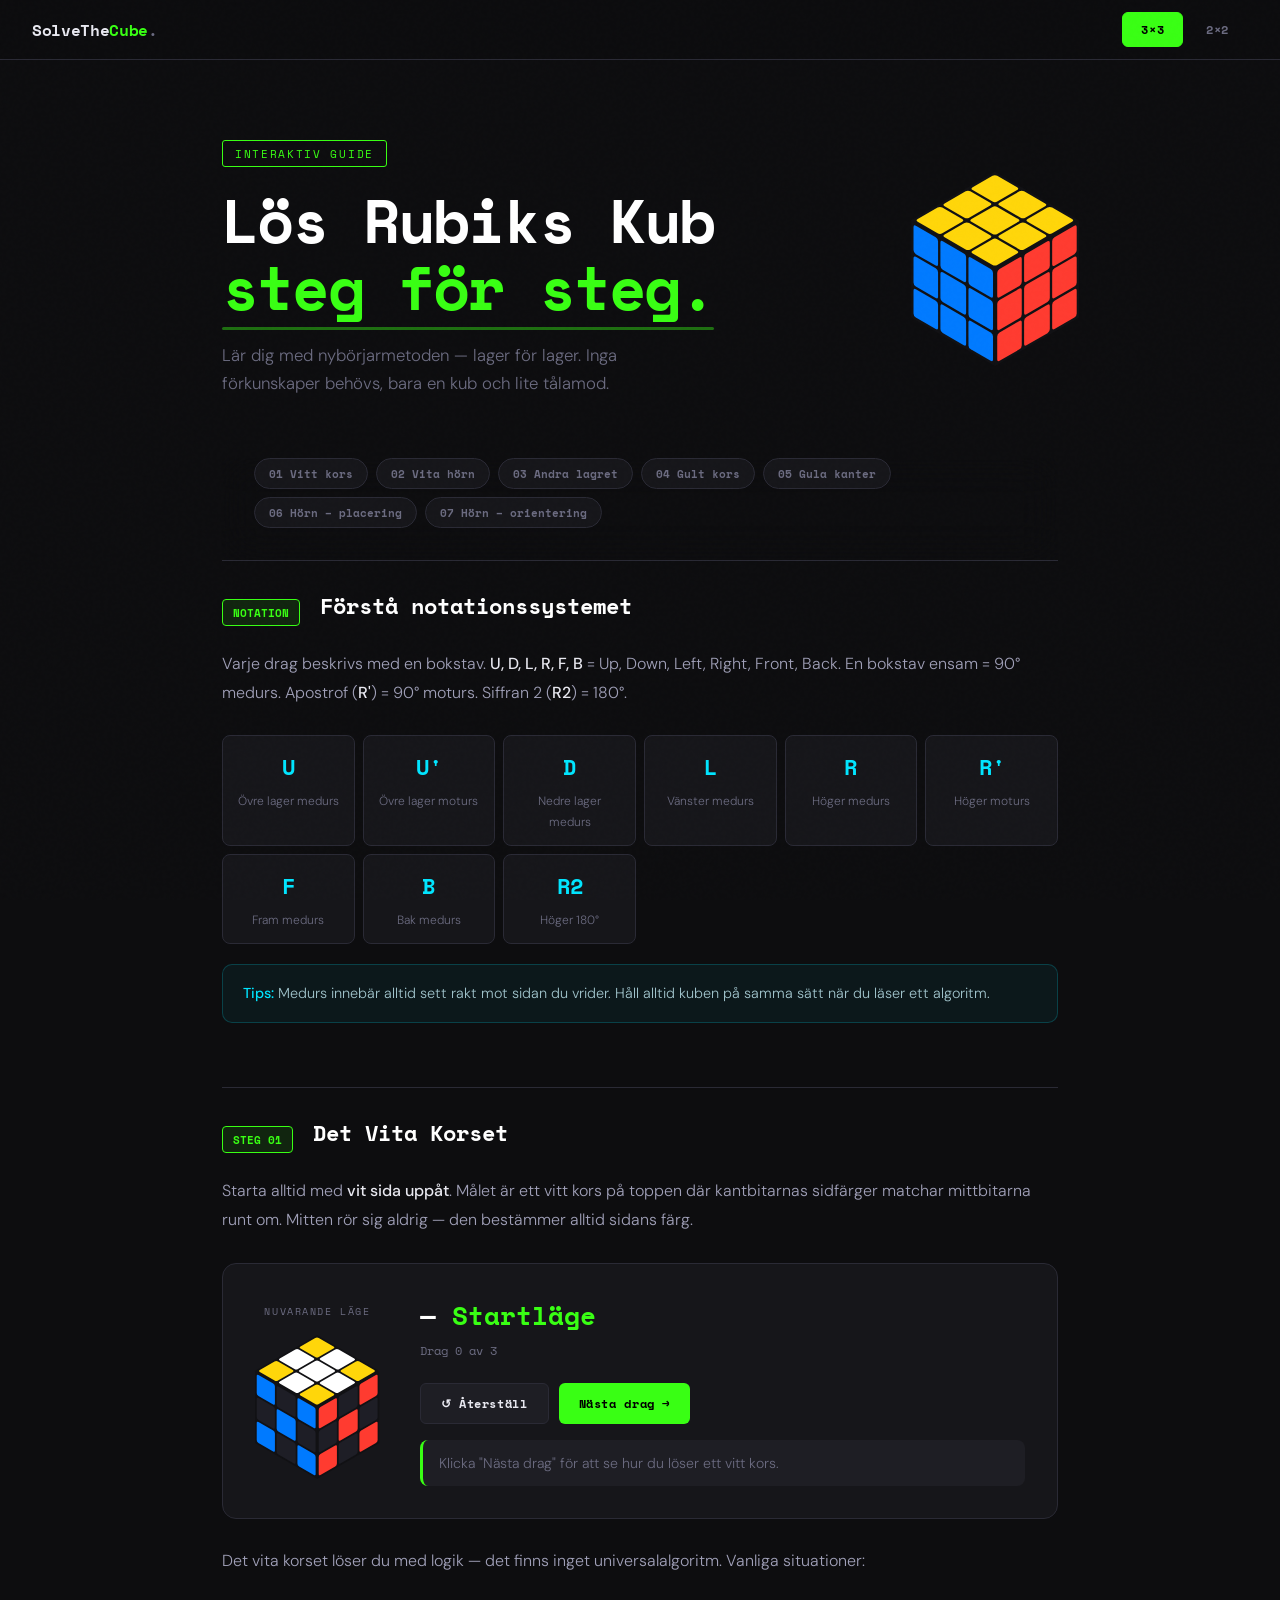
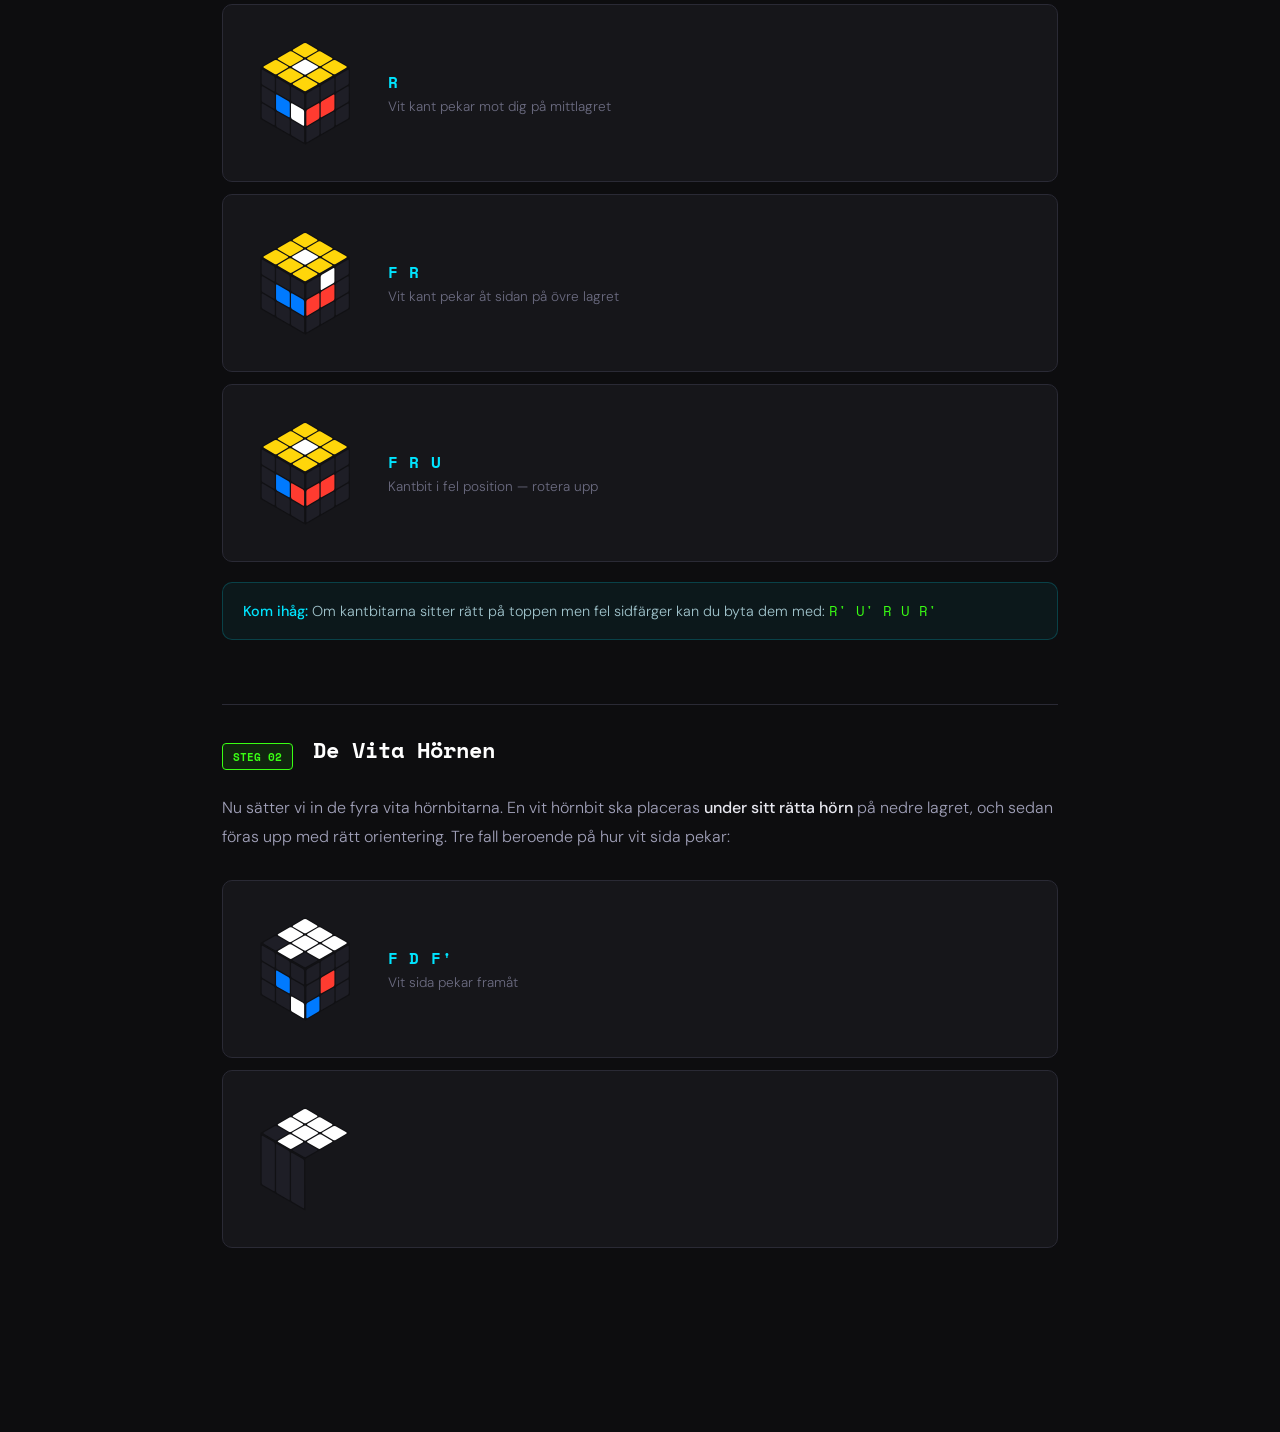
==== commit a7c79ece: "Update index.html" ====
--- a/index.html
+++ b/index.html
@@ -1,128 +1,840 @@
 <!DOCTYPE html>
 <html lang="sv">
 <head>
-    <meta charset="UTF-8">
-    <meta name="viewport" content="width=device-width, initial-scale=1.0">
-    <title>SolveTheCube - Interaktiv Guide</title>
-    <link rel="stylesheet" href="style.css">
+<meta charset="UTF-8">
+<meta name="viewport" content="width=device-width, initial-scale=1.0">
+<title>SolveTheCube — Lös Rubiks Kub</title>
+<link href="https://fonts.googleapis.com/css2?family=Space+Mono:wght@400;700&family=DM+Sans:ital,wght@0,300;0,500;0,700;1,300&display=swap" rel="stylesheet">
+<style>
+/* ── RESET & BASE ─────────────────────────────────────────────── */
+*, *::before, *::after { box-sizing: border-box; margin: 0; padding: 0; }
+:root {
+  --bg:       #0d0d0f;
+  --surface:  #16161a;
+  --surface2: #1e1e24;
+  --border:   #2a2a35;
+  --accent:   #39ff14;      /* neon green */
+  --accent2:  #00e5ff;      /* cyan */
+  --red:      #ff3b30;
+  --blue:     #007aff;
+  --orange:   #ff6b00;
+  --green:    #39ff14;
+  --white:    #ffffff;
+  --yellow:   #ffd60a;
+  --text:     #e8e8f0;
+  --muted:    #6b6b80;
+  --mono:     'Space Mono', monospace;
+  --sans:     'DM Sans', sans-serif;
+}
+html { scroll-behavior: smooth; }
+body {
+  font-family: var(--sans);
+  background: var(--bg);
+  color: var(--text);
+  min-height: 100vh;
+  overflow-x: hidden;
+}
+
+/* ── NOISE TEXTURE OVERLAY ───────────────────────────────────── */
+body::before {
+  content: '';
+  position: fixed;
+  inset: 0;
+  background-image: url("data:image/svg+xml,%3Csvg viewBox='0 0 256 256' xmlns='http://www.w3.org/2000/svg'%3E%3Cfilter id='noise'%3E%3CfeTurbulence type='fractalNoise' baseFrequency='0.9' numOctaves='4' stitchTiles='stitch'/%3E%3C/filter%3E%3Crect width='100%25' height='100%25' filter='url(%23noise)' opacity='0.03'/%3E%3C/svg%3E");
+  pointer-events: none;
+  z-index: 1000;
+  opacity: 0.4;
+}
+
+/* ── NAV ─────────────────────────────────────────────────────── */
+nav {
+  position: sticky;
+  top: 0;
+  z-index: 100;
+  background: rgba(13,13,15,0.9);
+  backdrop-filter: blur(20px);
+  border-bottom: 1px solid var(--border);
+  display: flex;
+  align-items: center;
+  justify-content: space-between;
+  padding: 0 32px;
+  height: 60px;
+}
+.nav-logo {
+  font-family: var(--mono);
+  font-size: 1rem;
+  font-weight: 700;
+  color: var(--text);
+  letter-spacing: -0.02em;
+}
+.nav-logo span { color: var(--accent); }
+.nav-tabs {
+  display: flex;
+  gap: 4px;
+}
+.nav-tab {
+  font-family: var(--mono);
+  font-size: 0.75rem;
+  font-weight: 700;
+  letter-spacing: 0.05em;
+  text-transform: uppercase;
+  background: transparent;
+  border: 1px solid transparent;
+  color: var(--muted);
+  padding: 8px 18px;
+  border-radius: 6px;
+  cursor: pointer;
+  transition: all 0.2s;
+}
+.nav-tab:hover { color: var(--text); border-color: var(--border); }
+.nav-tab.active {
+  background: var(--accent);
+  color: #000;
+  border-color: var(--accent);
+}
+
+/* ── HERO ────────────────────────────────────────────────────── */
+.hero {
+  padding: 80px 32px 60px;
+  max-width: 900px;
+  margin: 0 auto;
+  display: grid;
+  grid-template-columns: 1fr auto;
+  gap: 40px;
+  align-items: center;
+}
+.hero-tag {
+  display: inline-block;
+  font-family: var(--mono);
+  font-size: 0.7rem;
+  letter-spacing: 0.15em;
+  text-transform: uppercase;
+  color: var(--accent);
+  border: 1px solid var(--accent);
+  padding: 4px 12px;
+  border-radius: 3px;
+  margin-bottom: 20px;
+}
+.hero h1 {
+  font-family: var(--mono);
+  font-size: clamp(2.2rem, 5vw, 3.8rem);
+  font-weight: 700;
+  line-height: 1.1;
+  letter-spacing: -0.03em;
+  margin-bottom: 20px;
+  color: #fff;
+}
+.hero h1 em {
+  font-style: normal;
+  color: var(--accent);
+  position: relative;
+}
+.hero h1 em::after {
+  content: '';
+  position: absolute;
+  bottom: 2px;
+  left: 0; right: 0;
+  height: 3px;
+  background: var(--accent);
+  border-radius: 2px;
+  opacity: 0.4;
+}
+.hero-sub {
+  font-size: 1.05rem;
+  font-weight: 300;
+  color: var(--muted);
+  line-height: 1.7;
+  max-width: 480px;
+}
+/* Decorative 3D cube in hero */
+.hero-cube-wrap {
+  display: flex;
+  align-items: center;
+  justify-content: center;
+}
+
+/* ── STEP NAVIGATION ─────────────────────────────────────────── */
+.step-nav {
+  max-width: 900px;
+  margin: 0 auto 0;
+  padding: 0 32px 32px;
+  display: flex;
+  gap: 8px;
+  flex-wrap: wrap;
+}
+.step-pill {
+  font-family: var(--mono);
+  font-size: 0.7rem;
+  font-weight: 700;
+  padding: 6px 14px;
+  border-radius: 20px;
+  border: 1px solid var(--border);
+  background: var(--surface);
+  color: var(--muted);
+  cursor: pointer;
+  transition: all 0.2s;
+  text-decoration: none;
+  display: block;
+}
+.step-pill:hover { border-color: var(--accent); color: var(--accent); }
+.step-pill.done { border-color: var(--accent); color: var(--accent); background: rgba(57,255,20,0.08); }
+
+/* ── MAIN LAYOUT ─────────────────────────────────────────────── */
+.layout {
+  max-width: 900px;
+  margin: 0 auto;
+  padding: 0 32px 120px;
+  display: none;
+}
+.layout.active { display: block; }
+
+/* ── STEP SECTION ────────────────────────────────────────────── */
+.step {
+  margin-bottom: 64px;
+  padding-top: 32px;
+  border-top: 1px solid var(--border);
+  animation: fadeUp 0.4s ease both;
+}
+.step:first-child { border-top: none; }
+@keyframes fadeUp {
+  from { opacity: 0; transform: translateY(16px); }
+  to   { opacity: 1; transform: translateY(0); }
+}
+
+.step-header {
+  display: flex;
+  align-items: flex-start;
+  gap: 20px;
+  margin-bottom: 24px;
+}
+.step-num {
+  font-family: var(--mono);
+  font-size: 0.7rem;
+  font-weight: 700;
+  color: var(--accent);
+  background: rgba(57,255,20,0.1);
+  border: 1px solid var(--accent);
+  border-radius: 4px;
+  padding: 4px 10px;
+  white-space: nowrap;
+  margin-top: 6px;
+}
+.step-title {
+  font-family: var(--mono);
+  font-size: 1.4rem;
+  font-weight: 700;
+  color: #fff;
+  line-height: 1.2;
+}
+.step-body {
+  font-size: 1rem;
+  font-weight: 300;
+  line-height: 1.8;
+  color: #a0a0b8;
+  margin-bottom: 28px;
+}
+.step-body strong { color: var(--text); font-weight: 500; }
+
+/* ── ALGORITHM CARD ──────────────────────────────────────────── */
+.algo-grid {
+  display: flex;
+  flex-direction: column;
+  gap: 12px;
+  margin: 20px 0;
+}
+.algo-card {
+  background: var(--surface);
+  border: 1px solid var(--border);
+  border-radius: 10px;
+  padding: 16px 20px;
+  display: flex;
+  align-items: center;
+  gap: 20px;
+  transition: border-color 0.2s;
+}
+.algo-card:hover { border-color: var(--accent2); }
+.algo-cube-wrap { flex-shrink: 0; }
+.algo-notation {
+  font-family: var(--mono);
+  font-size: 1rem;
+  font-weight: 700;
+  color: var(--accent2);
+  letter-spacing: 0.05em;
+  flex: 1;
+}
+.algo-desc {
+  font-size: 0.85rem;
+  color: var(--muted);
+  margin-top: 4px;
+  font-weight: 300;
+}
+
+/* ── INTERACTIVE DEMO ────────────────────────────────────────── */
+.demo-box {
+  background: var(--surface);
+  border: 1px solid var(--border);
+  border-radius: 14px;
+  padding: 32px;
+  margin: 28px 0;
+  display: flex;
+  gap: 40px;
+  align-items: center;
+  flex-wrap: wrap;
+}
+.demo-cube-area {
+  display: flex;
+  flex-direction: column;
+  align-items: center;
+  gap: 16px;
+  flex-shrink: 0;
+}
+.demo-label {
+  font-family: var(--mono);
+  font-size: 0.65rem;
+  letter-spacing: 0.15em;
+  text-transform: uppercase;
+  color: var(--muted);
+}
+.demo-controls { flex: 1; min-width: 200px; }
+.move-display {
+  font-family: var(--mono);
+  font-size: 1.6rem;
+  font-weight: 700;
+  color: #fff;
+  margin-bottom: 8px;
+}
+.move-display span { color: var(--accent); }
+.move-counter {
+  font-family: var(--mono);
+  font-size: 0.75rem;
+  color: var(--muted);
+  margin-bottom: 24px;
+}
+.demo-btn-row {
+  display: flex;
+  gap: 10px;
+  flex-wrap: wrap;
+}
+.demo-btn {
+  font-family: var(--mono);
+  font-size: 0.78rem;
+  font-weight: 700;
+  letter-spacing: 0.05em;
+  padding: 10px 20px;
+  border-radius: 6px;
+  border: none;
+  cursor: pointer;
+  transition: all 0.15s;
+}
+.demo-btn-primary {
+  background: var(--accent);
+  color: #000;
+}
+.demo-btn-primary:hover { background: #55ff33; }
+.demo-btn-secondary {
+  background: var(--surface2);
+  color: var(--text);
+  border: 1px solid var(--border);
+}
+.demo-btn-secondary:hover { border-color: var(--accent2); color: var(--accent2); }
+.demo-instruction {
+  font-size: 0.88rem;
+  color: var(--muted);
+  font-weight: 300;
+  line-height: 1.6;
+  margin-top: 16px;
+  padding: 12px 16px;
+  background: var(--surface2);
+  border-radius: 8px;
+  border-left: 3px solid var(--accent);
+}
+
+/* ── INFO BOX ────────────────────────────────────────────────── */
+.info-box {
+  background: rgba(0,229,255,0.05);
+  border: 1px solid rgba(0,229,255,0.2);
+  border-radius: 10px;
+  padding: 16px 20px;
+  font-size: 0.9rem;
+  color: #a0c4cc;
+  line-height: 1.7;
+  margin: 20px 0;
+  font-weight: 300;
+}
+.info-box strong { color: var(--accent2); font-weight: 500; }
+.warn-box {
+  background: rgba(255,59,48,0.07);
+  border: 1px solid rgba(255,59,48,0.2);
+  border-radius: 10px;
+  padding: 16px 20px;
+  font-size: 0.9rem;
+  color: #c87070;
+  line-height: 1.7;
+  margin: 20px 0;
+  font-weight: 300;
+}
+
+/* ── NOTATION TABLE ──────────────────────────────────────────── */
+.notation-grid {
+  display: grid;
+  grid-template-columns: repeat(auto-fit, minmax(130px, 1fr));
+  gap: 8px;
+  margin: 20px 0;
+}
+.notation-item {
+  background: var(--surface);
+  border: 1px solid var(--border);
+  border-radius: 8px;
+  padding: 14px;
+  text-align: center;
+}
+.notation-key {
+  font-family: var(--mono);
+  font-size: 1.4rem;
+  font-weight: 700;
+  color: var(--accent2);
+  display: block;
+  margin-bottom: 6px;
+}
+.notation-val {
+  font-size: 0.75rem;
+  color: var(--muted);
+  font-weight: 300;
+}
+
+/* ── 3D ISOMETRIC CUBE (PERFECT COHESION FIX) ───────────────── */
+.iso {
+  --size: 72px; /* Basstorlek för kubens sidor */
+  --w: calc(var(--size) * 0.866025);
+  --h: calc(var(--size) * 0.5);
+  position: relative;
+  display: inline-block;
+  width: calc(var(--w) * 2) !important;
+  height: calc(var(--size) * 2) !important;
+  vertical-align: middle;
+}
+
+.iso .f {
+  position: absolute;
+  width: var(--size) !important;
+  height: var(--size) !important;
+  display: grid;
+  gap: 2px;
+  padding: 2px;
+  background: #111114;
+  box-sizing: border-box;
+  transform-origin: 0 0;
+}
+
+.iso .f.sz3 { grid-template-columns: repeat(3,1fr); }
+.iso .f.sz2 { grid-template-columns: repeat(2,1fr); }
+
+/* Perfekt matematisk sammanfogning för alla kubtyper (3x3 & 2x2) */
+.iso [class*="top"] {
+  left: var(--w);
+  top: 0;
+  transform: matrix(0.866025, 0.5, -0.866025, 0.5, 0, 0);
+}
+.iso [class*="lft"] {
+  left: 0;
+  top: var(--h);
+  transform: skewY(30deg) scaleX(0.866025);
+}
+.iso [class*="rgt"] {
+  left: var(--w);
+  top: var(--size);
+  transform: skewY(-30deg) scaleX(0.866025);
+}
+
+.sticker {
+  border-radius: 2px;
+  transition: background 0.3s ease;
+}
+/* sticker colors */
+.c-R { background: #ff3b30; }
+.c-B { background: #007aff; }
+.c-O { background: #ff6b00; }
+.c-G { background: #34c759; }
+.c-W { background: #ffffff; }
+.c-Y { background: #ffd60a; }
+.c-X { background: #1e1e26; }
+
+/* ── CHAT BOT ────────────────────────────────────────────────── */
+#chat-btn {
+  position: fixed;
+  bottom: 28px;
+  right: 28px;
+  width: 56px;
+  height: 56px;
+  border-radius: 50%;
+  background: var(--accent);
+  border: none;
+  cursor: pointer;
+  z-index: 200;
+  display: flex;
+  align-items: center;
+  justify-content: center;
+  box-shadow: 0 0 0 0 rgba(57,255,20,0.4);
+  animation: pulse 2s infinite;
+  transition: transform 0.2s;
+}
+#chat-btn:hover { transform: scale(1.08); }
+@keyframes pulse {
+  0%   { box-shadow: 0 0 0 0 rgba(57,255,20,0.4); }
+  70%  { box-shadow: 0 0 0 12px rgba(57,255,20,0); }
+  100% { box-shadow: 0 0 0 0 rgba(57,255,20,0); }
+}
+#chat-btn svg { width: 24px; height: 24px; color: #000; fill: #000; }
+
+#chat-panel {
+  position: fixed;
+  bottom: 96px;
+  right: 28px;
+  width: 340px;
+  height: 440px;
+  background: var(--surface);
+  border: 1px solid var(--border);
+  border-radius: 14px;
+  overflow: hidden;
+  display: flex;
+  flex-direction: column;
+  z-index: 200;
+  box-shadow: 0 20px 60px rgba(0,0,0,0.5);
+  transform-origin: bottom right;
+  transform: scale(0);
+  opacity: 0;
+  transition: transform 0.2s ease, opacity 0.2s ease;
+}
+#chat-panel.open { transform: scale(1); opacity: 1; }
+
+.chat-head {
+  background: var(--surface2);
+  border-bottom: 1px solid var(--border);
+  padding: 14px 16px;
+  display: flex;
+  align-items: center;
+  gap: 10px;
+}
+.chat-avatar {
+  width: 32px;
+  height: 32px;
+  background: var(--accent);
+  border-radius: 50%;
+  display: flex;
+  align-items: center;
+  justify-content: center;
+  font-size: 1rem;
+}
+.chat-title {
+  font-family: var(--mono);
+  font-size: 0.8rem;
+  font-weight: 700;
+  color: #fff;
+  flex: 1;
+}
+.chat-online {
+  font-size: 0.65rem;
+  color: var(--accent);
+  font-weight: 300;
+}
+.chat-close {
+  background: none;
+  border: none;
+  color: var(--muted);
+  cursor: pointer;
+  font-size: 1.1rem;
+  padding: 2px 6px;
+  border-radius: 4px;
+}
+.chat-close:hover { color: var(--text); }
+
+#chat-msgs {
+  flex: 1;
+  overflow-y: auto;
+  padding: 14px;
+  display: flex;
+  flex-direction: column;
+  gap: 10px;
+  scrollbar-width: thin;
+  scrollbar-color: var(--border) transparent;
+}
+.chat-msg {
+  max-width: 85%;
+  padding: 9px 13px;
+  border-radius: 10px;
+  font-size: 0.84rem;
+  line-height: 1.55;
+  font-weight: 300;
+}
+.chat-msg.bot {
+  background: var(--surface2);
+  color: var(--text);
+  border: 1px solid var(--border);
+  align-self: flex-start;
+  border-radius: 4px 10px 10px 10px;
+}
+.chat-msg.user {
+  background: var(--accent);
+  color: #000;
+  align-self: flex-end;
+  font-weight: 500;
+  border-radius: 10px 10px 4px 10px;
+}
+.chat-typing {
+  align-self: flex-start;
+  background: var(--surface2);
+  border: 1px solid var(--border);
+  border-radius: 4px 10px 10px 10px;
+  padding: 10px 14px;
+  display: flex;
+  gap: 5px;
+  align-items: center;
+}
+.chat-typing span {
+  width: 6px; height: 6px;
+  background: var(--muted);
+  border-radius: 50%;
+  animation: blink 1.2s infinite;
+}
+.chat-typing span:nth-child(2) { animation-delay: 0.2s; }
+.chat-typing span:nth-child(3) { animation-delay: 0.4s; }
+@keyframes blink {
+  0%, 80%, 100% { opacity: 0.3; transform: scale(1); }
+  40%            { opacity: 1;   transform: scale(1.2); }
+}
+
+.chat-foot {
+  padding: 10px;
+  border-top: 1px solid var(--border);
+  display: flex;
+  gap: 8px;
+}
+#chat-input {
+  flex: 1;
+  background: var(--surface2);
+  border: 1px solid var(--border);
+  border-radius: 6px;
+  color: var(--text);
+  padding: 9px 12px;
+  font-family: var(--sans);
+  font-size: 0.84rem;
+  outline: none;
+  transition: border-color 0.2s;
+}
+#chat-input:focus { border-color: var(--accent); }
+#chat-send {
+  background: var(--accent);
+  border: none;
+  border-radius: 6px;
+  width: 38px;
+  cursor: pointer;
+  display: flex;
+  align-items: center;
+  justify-content: center;
+  transition: background 0.15s;
+}
+#chat-send:hover { background: #55ff33; }
+#chat-send svg { width: 16px; height: 16px; fill: #000; }
+
+/* ── FOOTER ──────────────────────────────────────────────────── */
+footer {
+  text-align: center;
+  padding: 48px;
+  color: var(--muted);
+  font-size: 0.78rem;
+  border-top: 1px solid var(--border);
+}
+footer span { color: var(--accent); font-family: var(--mono); }
+
+/* ── RESPONSIVE ──────────────────────────────────────────────── */
+@media (max-width: 640px) {
+  .hero { grid-template-columns: 1fr; padding: 40px 20px 30px; }
+  .hero-cube-wrap { display: none; }
+  .layout, .step-nav { padding-left: 20px; padding-right: 20px; }
+  nav { padding: 0 16px; }
+  .demo-box { flex-direction: column; }
+}
+</style>
 </head>
 <body>
 
-    <header>
-        <div class="header-container">
-            <h1 id="main-title">SolveTheCube<span class="dot">.</span></h1>
-            <p id="sub-title">Lär dig lösa Rubiks kub med våra interaktiva guider och AI-stöd.</p>
-        </div>
-    </header>
-
-    <nav>
-        <button class="nav-btn active" id="btn-3x3" onclick="switchCube('3x3')">Rubiks Kub 3x3</button>
-        <button class="nav-btn" id="btn-2x2" onclick="switchCube('2x2')">Fickkub 2x2</button>
-    </nav>
-
-    <main class="container">
-        <section id="guide-3x3" class="guide-section">
-            <div class="step-card">
-                <h2>Steg 1: Det Vita Korset (Basen)</h2>
-                <p>Målet är att skapa ett vitt kors på undersidan av kuben. Det absolut viktigaste här är att kantbitarnas sidofärger matchar mittbitarna på sidorna (t.ex. röd/vit kantbit mot röd mittbit).</p>
-                
-                <div class="workspace">
-                    <div class="cube-container">
-                        <div class="cube-view" id="cube-3x3">
-                            <div class="face-grid top-face">
-                                <div class="st s-yellow"></div><div class="st s-yellow"></div><div class="st s-yellow"></div>
-                                <div class="st s-yellow"></div><div class="st s-yellow"></div><div class="st s-yellow"></div>
-                                <div class="st s-yellow"></div><div class="st s-yellow"></div><div class="st s-yellow"></div>
-                            </div>
-                            <div class="face-grid left-face">
-                                <div class="st s-blue"></div><div class="st s-blue"></div><div class="st s-blue"></div>
-                                <div class="st s-blue"></div><div class="st s-blue"></div><div class="st s-blue"></div>
-                                <div class="st s-blue"></div><div class="st s-blue"></div><div class="st s-blue"></div>
-                            </div>
-                            <div class="face-grid right-face">
-                                <div class="st s-red"></div><div class="st s-red"></div><div class="st s-red"></div>
-                                <div class="st s-red"></div><div class="st s-red"></div><div class="st s-red"></div>
-                                <div class="st s-red"></div><div class="st s-red"></div><div class="st s-red"></div>
-                            </div>
-                        </div>
-                    </div>
-                    
-                    <div class="control-panel">
-                        <div class="notation-display"><span id="notation-text-3x3">UTGÅNGSLÄGE</span></div>
-                        <div class="btn-group">
-                            <button class="action-btn btn-secondary" onclick="toggleAuto('3x3')">🔄 Auto-Spel</button>
-                            <button class="action-btn btn-primary" onclick="nextMove('3x3')">➡️ Nästa drag</button>
-                        </div>
-                    </div>
-                </div>
-                <div class="instruction-box">
-                    <strong>Instruktion:</strong> <span id="explanation-3x3">Kuben visas i sitt startskick. Klicka på "Nästa drag" för att starta guiden.</span>
-                </div>
-            </div>
-        </section>
-
-        <section id="guide-2x2" class="guide-section hidden">
-            <div class="step-card">
-                <h2>Steg 1: Lösa första lagret (2x2)</h2>
-                <p>Placera de fyra vita hörnbitarna så att deras botten blir helt vit och deras sidofärger matchar varandra perfekt runt om.</p>
-                
-                <div class="workspace">
-                    <div class="cube-container">
-                        <div class="cube-view mini-cube" id="cube-2x2">
-                            <div class="face-grid top-face">
-                                <div class="st s-yellow"></div><div class="st s-yellow"></div>
-                                <div class="st s-yellow"></div><div class="st s-yellow"></div>
-                            </div>
-                            <div class="face-grid left-face">
-                                <div class="st s-blue"></div><div class="st s-blue"></div>
-                                <div class="st s-blue"></div><div class="st s-blue"></div>
-                            </div>
-                            <div class="face-grid right-face">
-                                <div class="st s-red"></div><div class="st s-red"></div>
-                                <div class="st s-red"></div><div class="st s-red"></div>
-                            </div>
-                        </div>
-                    </div>
-                    
-                    <div class="control-panel">
-                        <div class="notation-display"><span id="notation-text-2x2">UTGÅNGSLÄGE</span></div>
-                        <div class="btn-group">
-                            <button class="action-btn btn-secondary" onclick="toggleAuto('2x2')">🔄 Auto-Spel</button>
-                            <button class="action-btn btn-primary" onclick="nextMove('2x2')">➡️ Nästa drag</button>
-                        </div>
-                    </div>
-                </div>
-                <div class="instruction-box">
-                    <strong>Instruktion:</strong> <span id="explanation-2x2">Följ stegen för att para ihop hörnen rätt.</span>
-                </div>
-            </div>
-        </section>
-    </main>
-
-    <div id="chat-launcher" onclick="toggleChat()">
-        <svg width="24" height="24" viewBox="0 0 24 24" fill="none" stroke="currentColor" stroke-width="2" stroke-linecap="round" stroke-linejoin="round"><path d="M21 15a2 2 0 0 1-2 2H7l-4 4V5a2 2 0 0 1 2-2h14a2 2 0 0 1 2 2z"></path></svg>
+<nav>
+  <div class="nav-logo">SolveThe<span>Cube</span><span style="color:var(--muted)">.</span></div>
+  <div class="nav-tabs">
+    <button class="nav-tab active" onclick="switchGuide('3x3',this)">3×3</button>
+    <button class="nav-tab" onclick="switchGuide('2x2',this)">2×2</button>
+  </div>
+</nav>
+
+<header class="hero" id="top">
+  <div>
+    <div class="hero-tag">Interaktiv guide</div>
+    <h1>Lös Rubiks Kub<br><em>steg för steg.</em></h1>
+    <p class="hero-sub">Lär dig med nybörjarmetoden — lager för lager. Inga förkunskaper behövs, bara en kub och lite tålamod.</p>
+  </div>
+  <div class="hero-cube-wrap">
+    <div class="iso" style="transform:scale(1.35);">
+      <div class="f sz3 top3">
+        <div class="sticker c-Y"></div><div class="sticker c-Y"></div><div class="sticker c-Y"></div>
+        <div class="sticker c-Y"></div><div class="sticker c-Y"></div><div class="sticker c-Y"></div>
+        <div class="sticker c-Y"></div><div class="sticker c-Y"></div><div class="sticker c-Y"></div>
+      </div>
+      <div class="f sz3 lft3">
+        <div class="sticker c-B"></div><div class="sticker c-B"></div><div class="sticker c-B"></div>
+        <div class="sticker c-B"></div><div class="sticker c-B"></div><div class="sticker c-B"></div>
+        <div class="sticker c-B"></div><div class="sticker c-B"></div><div class="sticker c-B"></div>
+      </div>
+      <div class="f sz3 rgt3">
+        <div class="sticker c-R"></div><div class="sticker c-R"></div><div class="sticker c-R"></div>
+        <div class="sticker c-R"></div><div class="sticker c-R"></div><div class="sticker c-R"></div>
+        <div class="sticker c-R"></div><div class="sticker c-R"></div><div class="sticker c-R"></div>
+      </div>
     </div>
-    
-    <div id="chat-widget" class="chat-closed">
-        <div id="chat-header">
-            <div class="chat-header-title">🤖 SolveTheCube AI</div>
-            <div class="chat-close-btn" onclick="toggleChat()">×</div>
-        </div>
-        <div id="chat-body">
-            <div id="chat-logs">
-                <div class="msg bot">Hej! Jag är din assistent under redovisningen. Fråga mig vad som helst om hur man löser kuben eller vad beteckningarna betyder!</div>
-            </div>
-            <div id="chat-input-container">
-                <input type="text" id="chat-input" placeholder="Skriv din fråga här..." onkeypress="checkEnter(event)">
-                <button onclick="sendChatMessage()">Skicka</button>
-            </div>
-        </div>
+  </div>
+</header>
+
+<div id="guide-3x3" class="layout active">
+
+  <nav class="step-nav" style="position:static;background:none;border:none;height:auto;justify-content:flex-start;">
+    <a href="#s1" class="step-pill">01 Vitt kors</a>
+    <a href="#s2" class="step-pill">02 Vita hörn</a>
+    <a href="#s3" class="step-pill">03 Andra lagret</a>
+    <a href="#s4" class="step-pill">04 Gult kors</a>
+    <a href="#s5" class="step-pill">05 Gula kanter</a>
+    <a href="#s6" class="step-pill">06 Hörn – placering</a>
+    <a href="#s7" class="step-pill">07 Hörn – orientering</a>
+  </nav>
+
+  <div class="step">
+    <div class="step-header">
+      <div class="step-num">NOTATION</div>
+      <div class="step-title">Förstå notationssystemet</div>
     </div>
-
-    <footer>
-        <p>© 2026 SolveTheCube Guide • Skapad för redovisning</p>
-    </footer>
-
-    <script src="script.js"></script>
-</body>
-</html>
+    <p class="step-body">Varje drag beskrivs med en bokstav. <strong>U, D, L, R, F, B</strong> = Up, Down, Left, Right, Front, Back. En bokstav ensam = 90° medurs. Apostrof (<strong>R'</strong>) = 90° moturs. Siffran 2 (<strong>R2</strong>) = 180°.</p>
+    <div class="notation-grid">
+      <div class="notation-item"><span class="notation-key">U</span><span class="notation-val">Övre lager medurs</span></div>
+      <div class="notation-item"><span class="notation-key">U'</span><span class="notation-val">Övre lager moturs</span></div>
+      <div class="notation-item"><span class="notation-key">D</span><span class="notation-val">Nedre lager medurs</span></div>
+      <div class="notation-item"><span class="notation-key">L</span><span class="notation-val">Vänster medurs</span></div>
+      <div class="notation-item"><span class="notation-key">R</span><span class="notation-val">Höger medurs</span></div>
+      <div class="notation-item"><span class="notation-key">R'</span><span class="notation-val">Höger moturs</span></div>
+      <div class="notation-item"><span class="notation-key">F</span><span class="notation-val">Fram medurs</span></div>
+      <div class="notation-item"><span class="notation-key">B</span><span class="notation-val">Bak medurs</span></div>
+      <div class="notation-item"><span class="notation-key">R2</span><span class="notation-val">Höger 180°</span></div>
+    </div>
+    <div class="info-box"><strong>Tips:</strong> Medurs innebär alltid sett rakt mot sidan du vrider. Håll alltid kuben på samma sätt när du läser ett algoritm.</div>
+  </div>
+
+  <div class="step" id="s1">
+    <div class="step-header">
+      <div class="step-num">STEG 01</div>
+      <div class="step-title">Det Vita Korset</div>
+    </div>
+    <p class="step-body">Starta alltid med <strong>vit sida uppåt</strong>. Målet är ett vitt kors på toppen där kantbitarnas sidfärger matchar mittbitarna runt om. Mitten rör sig aldrig — den bestämmer alltid sidans färg.</p>
+
+    <div class="demo-box" id="demo-s1">
+      <div class="demo-cube-area">
+        <div class="demo-label">Nuvarande läge</div>
+        <div class="iso" id="cube-s1">
+          <div class="f sz3 top3">
+            <div class="sticker c-Y"></div><div class="sticker c-W"></div><div class="sticker c-Y"></div>
+            <div class="sticker c-W"></div><div class="sticker c-W"></div><div class="sticker c-W"></div>
+            <div class="sticker c-Y"></div><div class="sticker c-W"></div><div class="sticker c-Y"></div>
+          </div>
+          <div class="f sz3 lft3">
+            <div class="sticker c-B"></div><div class="sticker c-X"></div><div class="sticker c-B"></div>
+            <div class="sticker c-X"></div><div class="sticker c-B"></div><div class="sticker c-X"></div>
+            <div class="sticker c-B"></div><div class="sticker c-X"></div><div class="sticker c-B"></div>
+          </div>
+          <div class="f sz3 rgt3">
+            <div class="sticker c-R"></div><div class="sticker c-X"></div><div class="sticker c-R"></div>
+            <div class="sticker c-X"></div><div class="sticker c-R"></div><div class="sticker c-X"></div>
+            <div class="sticker c-R"></div><div class="sticker c-X"></div><div class="sticker c-R"></div>
+          </div>
+        </div>
+      </div>
+      <div class="demo-controls">
+        <div class="move-display" id="s1-move">— <span>Startläge</span></div>
+        <div class="move-counter" id="s1-counter">Drag 0 av 3</div>
+        <div class="demo-btn-row">
+          <button class="demo-btn demo-btn-secondary" onclick="resetDemo('s1')">↺ Återställ</button>
+          <button class="demo-btn demo-btn-primary" onclick="nextDemoMove('s1')">Nästa drag →</button>
+        </div>
+        <div class="demo-instruction" id="s1-instr">Klicka "Nästa drag" för att se hur du löser ett vitt kors.</div>
+      </div>
+    </div>
+
+    <p class="step-body">Det vita korset löser du med logik — det finns inget universalalgoritm. Vanliga situationer:</p>
+    <div class="algo-grid">
+      <div class="algo-card">
+        <div class="algo-cube-wrap">
+          <div class="iso" style="transform:scale(0.72);">
+            <div class="f sz3 top3"><div class="sticker c-Y"></div><div class="sticker c-Y"></div><div class="sticker c-Y"></div><div class="sticker c-Y"></div><div class="sticker c-W"></div><div class="sticker c-Y"></div><div class="sticker c-Y"></div><div class="sticker c-Y"></div><div class="sticker c-Y"></div></div>
+            <div class="f sz3 lft3"><div class="sticker c-X"></div><div class="sticker c-X"></div><div class="sticker c-X"></div><div class="sticker c-X"></div><div class="sticker c-B"></div><div class="sticker c-W"></div><div class="sticker c-X"></div><div class="sticker c-X"></div><div class="sticker c-X"></div></div>
+            <div class="f sz3 rgt3"><div class="sticker c-X"></div><div class="sticker c-X"></div><div class="sticker c-X"></div><div class="sticker c-R"></div><div class="sticker c-R"></div><div class="sticker c-X"></div><div class="sticker c-X"></div><div class="sticker c-X"></div><div class="sticker c-X"></div></div>
+          </div>
+        </div>
+        <div>
+          <div class="algo-notation">R</div>
+          <div class="algo-desc">Vit kant pekar mot dig på mittlagret</div>
+        </div>
+      </div>
+      <div class="algo-card">
+        <div class="algo-cube-wrap">
+          <div class="iso" style="transform:scale(0.72);">
+            <div class="f sz3 top3"><div class="sticker c-Y"></div><div class="sticker c-Y"></div><div class="sticker c-Y"></div><div class="sticker c-Y"></div><div class="sticker c-W"></div><div class="sticker c-Y"></div><div class="sticker c-Y"></div><div class="sticker c-Y"></div><div class="sticker c-Y"></div></div>
+            <div class="f sz3 lft3"><div class="sticker c-X"></div><div class="sticker c-X"></div><div class="sticker c-X"></div><div class="sticker c-X"></div><div class="sticker c-B"></div><div class="sticker c-B"></div><div class="sticker c-X"></div><div class="sticker c-X"></div><div class="sticker c-X"></div></div>
+            <div class="f sz3 rgt3"><div class="sticker c-X"></div><div class="sticker c-W"></div><div class="sticker c-X"></div><div class="sticker c-R"></div><div class="sticker c-R"></div><div class="sticker c-X"></div><div class="sticker c-X"></div><div class="sticker c-X"></div><div class="sticker c-X"></div></div>
+          </div>
+        </div>
+        <div>
+          <div class="algo-notation">F R</div>
+          <div class="algo-desc">Vit kant pekar åt sidan på övre lagret</div>
+        </div>
+      </div>
+      <div class="algo-card">
+        <div class="algo-cube-wrap">
+          <div class="iso" style="transform:scale(0.72);">
+            <div class="f sz3 top3"><div class="sticker c-Y"></div><div class="sticker c-Y"></div><div class="sticker c-Y"></div><div class="sticker c-Y"></div><div class="sticker c-W"></div><div class="sticker c-Y"></div><div class="sticker c-Y"></div><div class="sticker c-Y"></div><div class="sticker c-Y"></div></div>
+            <div class="f sz3 lft3"><div class="sticker c-X"></div><div class="sticker c-X"></div><div class="sticker c-X"></div><div class="sticker c-X"></div><div class="sticker c-B"></div><div class="sticker c-R"></div><div class="sticker c-X"></div><div class="sticker c-X"></div><div class="sticker c-X"></div></div>
+            <div class="f sz3 rgt3"><div class="sticker c-X"></div><div class="sticker c-X"></div><div class="sticker c-X"></div><div class="sticker c-R"></div><div class="sticker c-R"></div><div class="sticker c-X"></div><div class="sticker c-X"></div><div class="sticker c-X"></div><div class="sticker c-X"></div></div>
+          </div>
+        </div>
+        <div>
+          <div class="algo-notation">F R U</div>
+          <div class="algo-desc">Kantbit i fel position — rotera upp</div>
+        </div>
+      </div>
+    </div>
+
+    <div class="info-box">
+      <strong>Kom ihåg:</strong> Om kantbitarna sitter rätt på toppen men fel sidfärger kan du byta dem med: <strong style="font-family:var(--mono);color:var(--accent)">R' U' R U R'</strong>
+    </div>
+  </div>
+
+  <div class="step" id="s2">
+    <div class="step-header">
+      <div class="step-num">STEG 02</div>
+      <div class="step-title">De Vita Hörnen</div>
+    </div>
+    <p class="step-body">Nu sätter vi in de fyra vita hörnbitarna. En vit hörnbit ska placeras <strong>under sitt rätta hörn</strong> på nedre lagret, och sedan föras upp med rätt orientering. Tre fall beroende på hur vit sida pekar:</p>
+
+    <div class="algo-grid">
+      <div class="algo-card">
+        <div class="algo-cube-wrap">
+          <div class="iso" style="transform:scale(0.72);">
+            <div class="f sz3 top3"><div class="sticker c-W"></div><div class="sticker c-W"></div><div class="sticker c-W"></div><div class="sticker c-W"></div><div class="sticker c-W"></div><div class="sticker c-W"></div><div class="sticker c-X"></div><div class="sticker c-W"></div><div class="sticker c-X"></div></div>
+            <div class="f sz3 lft3"><div class="sticker c-X"></div><div class="sticker c-X"></div><div class="sticker c-X"></div><div class="sticker c-X"></div><div class="sticker c-B"></div><div class="sticker c-X"></div><div class="sticker c-X"></div><div class="sticker c-X"></div><div class="sticker c-W"></div></div>
+            <div class="f sz3 rgt3"><div class="sticker c-X"></div><div class="sticker c-X"></div><div class="sticker c-X"></div><div class="sticker c-X"></div><div class="sticker c-R"></div><div class="sticker c-X"></div><div class="sticker c-B"></div><div class="sticker c-X"></div><div class="sticker c-X"></div></div>
+          </div>
+        </div>
+        <div>
+          <div class="algo-notation">F D F'</div>
+          <div class="algo-desc">Vit sida pekar framåt</div>
+        </div>
+      </div>
+      <div class="algo-card">
+        <div class="algo-cube-wrap">
+          <div class="iso" style="transform:scale(0.72);">
+            <div class="f sz3 top3"><div class="sticker c-W"></div><div class="sticker c-W"></div><div class="sticker c-W"></div><div class="sticker c-W"></div><div class="sticker c-W"></div><div class="sticker c-W"></div><div class="sticker c-X"></div><div class="sticker c-W"></div><div class="sticker c-X"></div></div>
+            <div class="f sz3 lft3"><div class="sticker c-X"></div><div class="sticker c-X"></div><div class="sticker c-X"></div>
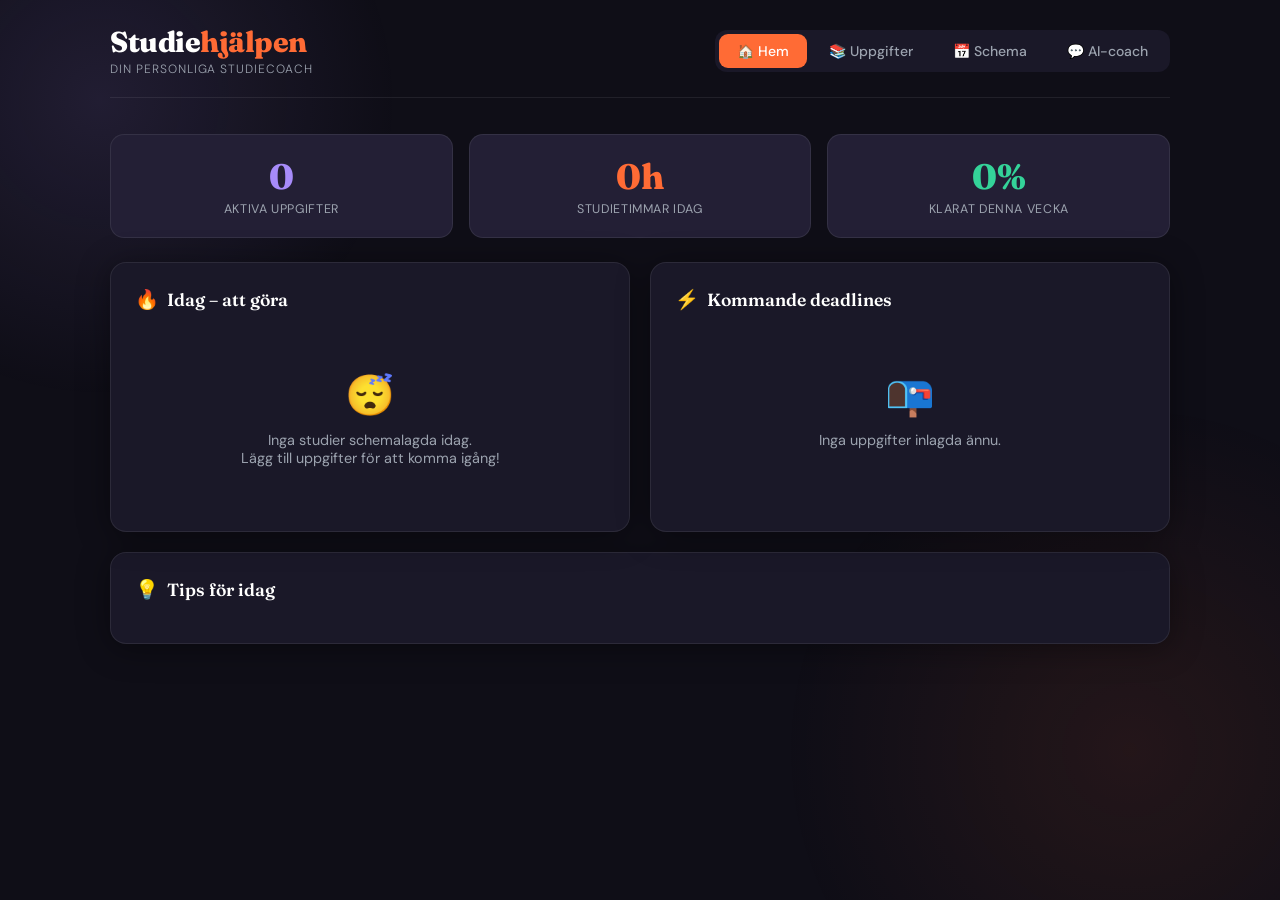
==== commit 8632dff9: "Update index.html" ====
--- a/index.html
+++ b/index.html
@@ -3,838 +3,1016 @@
 <head>
 <meta charset="UTF-8">
 <meta name="viewport" content="width=device-width, initial-scale=1.0">
-<title>SolveTheCube — Lös Rubiks Kub</title>
-<link href="https://fonts.googleapis.com/css2?family=Space+Mono:wght@400;700&family=DM+Sans:ital,wght@0,300;0,500;0,700;1,300&display=swap" rel="stylesheet">
+<title>Studiehjälpen</title>
+<link href="https://fonts.googleapis.com/css2?family=Fraunces:ital,opsz,wght@0,9..144,300;0,9..144,600;0,9..144,800;1,9..144,400&family=DM+Sans:wght@300;400;500;600&display=swap" rel="stylesheet">
 <style>
-/* ── RESET & BASE ─────────────────────────────────────────────── */
-*, *::before, *::after { box-sizing: border-box; margin: 0; padding: 0; }
-:root {
-  --bg:       #0d0d0f;
-  --surface:  #16161a;
-  --surface2: #1e1e24;
-  --border:   #2a2a35;
-  --accent:   #39ff14;      /* neon green */
-  --accent2:  #00e5ff;      /* cyan */
-  --red:      #ff3b30;
-  --blue:     #007aff;
-  --orange:   #ff6b00;
-  --green:    #39ff14;
-  --white:    #ffffff;
-  --yellow:   #ffd60a;
-  --text:     #e8e8f0;
-  --muted:    #6b6b80;
-  --mono:     'Space Mono', monospace;
-  --sans:     'DM Sans', sans-serif;
-}
-html { scroll-behavior: smooth; }
-body {
-  font-family: var(--sans);
-  background: var(--bg);
-  color: var(--text);
-  min-height: 100vh;
-  overflow-x: hidden;
-}
-
-/* ── NOISE TEXTURE OVERLAY ───────────────────────────────────── */
-body::before {
-  content: '';
-  position: fixed;
-  inset: 0;
-  background-image: url("data:image/svg+xml,%3Csvg viewBox='0 0 256 256' xmlns='http://www.w3.org/2000/svg'%3E%3Cfilter id='noise'%3E%3CfeTurbulence type='fractalNoise' baseFrequency='0.9' numOctaves='4' stitchTiles='stitch'/%3E%3C/filter%3E%3Crect width='100%25' height='100%25' filter='url(%23noise)' opacity='0.03'/%3E%3C/svg%3E");
-  pointer-events: none;
-  z-index: 1000;
-  opacity: 0.4;
-}
-
-/* ── NAV ─────────────────────────────────────────────────────── */
-nav {
-  position: sticky;
-  top: 0;
-  z-index: 100;
-  background: rgba(13,13,15,0.9);
-  backdrop-filter: blur(20px);
-  border-bottom: 1px solid var(--border);
-  display: flex;
-  align-items: center;
-  justify-content: space-between;
-  padding: 0 32px;
-  height: 60px;
-}
-.nav-logo {
-  font-family: var(--mono);
-  font-size: 1rem;
-  font-weight: 700;
-  color: var(--text);
-  letter-spacing: -0.02em;
-}
-.nav-logo span { color: var(--accent); }
-.nav-tabs {
-  display: flex;
-  gap: 4px;
-}
-.nav-tab {
-  font-family: var(--mono);
-  font-size: 0.75rem;
-  font-weight: 700;
-  letter-spacing: 0.05em;
-  text-transform: uppercase;
-  background: transparent;
-  border: 1px solid transparent;
-  color: var(--muted);
-  padding: 8px 18px;
-  border-radius: 6px;
-  cursor: pointer;
-  transition: all 0.2s;
-}
-.nav-tab:hover { color: var(--text); border-color: var(--border); }
-.nav-tab.active {
-  background: var(--accent);
-  color: #000;
-  border-color: var(--accent);
-}
-
-/* ── HERO ────────────────────────────────────────────────────── */
-.hero {
-  padding: 80px 32px 60px;
-  max-width: 900px;
-  margin: 0 auto;
-  display: grid;
-  grid-template-columns: 1fr auto;
-  gap: 40px;
-  align-items: center;
-}
-.hero-tag {
-  display: inline-block;
-  font-family: var(--mono);
-  font-size: 0.7rem;
-  letter-spacing: 0.15em;
-  text-transform: uppercase;
-  color: var(--accent);
-  border: 1px solid var(--accent);
-  padding: 4px 12px;
-  border-radius: 3px;
-  margin-bottom: 20px;
-}
-.hero h1 {
-  font-family: var(--mono);
-  font-size: clamp(2.2rem, 5vw, 3.8rem);
-  font-weight: 700;
-  line-height: 1.1;
-  letter-spacing: -0.03em;
-  margin-bottom: 20px;
-  color: #fff;
-}
-.hero h1 em {
-  font-style: normal;
-  color: var(--accent);
-  position: relative;
-}
-.hero h1 em::after {
-  content: '';
-  position: absolute;
-  bottom: 2px;
-  left: 0; right: 0;
-  height: 3px;
-  background: var(--accent);
-  border-radius: 2px;
-  opacity: 0.4;
-}
-.hero-sub {
-  font-size: 1.05rem;
-  font-weight: 300;
-  color: var(--muted);
-  line-height: 1.7;
-  max-width: 480px;
-}
-/* Decorative 3D cube in hero */
-.hero-cube-wrap {
-  display: flex;
-  align-items: center;
-  justify-content: center;
-}
-
-/* ── STEP NAVIGATION ─────────────────────────────────────────── */
-.step-nav {
-  max-width: 900px;
-  margin: 0 auto 0;
-  padding: 0 32px 32px;
-  display: flex;
-  gap: 8px;
-  flex-wrap: wrap;
-}
-.step-pill {
-  font-family: var(--mono);
-  font-size: 0.7rem;
-  font-weight: 700;
-  padding: 6px 14px;
-  border-radius: 20px;
-  border: 1px solid var(--border);
-  background: var(--surface);
-  color: var(--muted);
-  cursor: pointer;
-  transition: all 0.2s;
-  text-decoration: none;
-  display: block;
-}
-.step-pill:hover { border-color: var(--accent); color: var(--accent); }
-.step-pill.done { border-color: var(--accent); color: var(--accent); background: rgba(57,255,20,0.08); }
-
-/* ── MAIN LAYOUT ─────────────────────────────────────────────── */
-.layout {
-  max-width: 900px;
-  margin: 0 auto;
-  padding: 0 32px 120px;
-  display: none;
-}
-.layout.active { display: block; }
-
-/* ── STEP SECTION ────────────────────────────────────────────── */
-.step {
-  margin-bottom: 64px;
-  padding-top: 32px;
-  border-top: 1px solid var(--border);
-  animation: fadeUp 0.4s ease both;
-}
-.step:first-child { border-top: none; }
-@keyframes fadeUp {
-  from { opacity: 0; transform: translateY(16px); }
-  to   { opacity: 1; transform: translateY(0); }
-}
-
-.step-header {
-  display: flex;
-  align-items: flex-start;
-  gap: 20px;
-  margin-bottom: 24px;
-}
-.step-num {
-  font-family: var(--mono);
-  font-size: 0.7rem;
-  font-weight: 700;
-  color: var(--accent);
-  background: rgba(57,255,20,0.1);
-  border: 1px solid var(--accent);
-  border-radius: 4px;
-  padding: 4px 10px;
-  white-space: nowrap;
-  margin-top: 6px;
-}
-.step-title {
-  font-family: var(--mono);
-  font-size: 1.4rem;
-  font-weight: 700;
-  color: #fff;
-  line-height: 1.2;
-}
-.step-body {
-  font-size: 1rem;
-  font-weight: 300;
-  line-height: 1.8;
-  color: #a0a0b8;
-  margin-bottom: 28px;
-}
-.step-body strong { color: var(--text); font-weight: 500; }
-
-/* ── ALGORITHM CARD ──────────────────────────────────────────── */
-.algo-grid {
-  display: flex;
-  flex-direction: column;
-  gap: 12px;
-  margin: 20px 0;
-}
-.algo-card {
-  background: var(--surface);
-  border: 1px solid var(--border);
-  border-radius: 10px;
-  padding: 16px 20px;
-  display: flex;
-  align-items: center;
-  gap: 20px;
-  transition: border-color 0.2s;
-}
-.algo-card:hover { border-color: var(--accent2); }
-.algo-cube-wrap { flex-shrink: 0; }
-.algo-notation {
-  font-family: var(--mono);
-  font-size: 1rem;
-  font-weight: 700;
-  color: var(--accent2);
-  letter-spacing: 0.05em;
-  flex: 1;
-}
-.algo-desc {
-  font-size: 0.85rem;
-  color: var(--muted);
-  margin-top: 4px;
-  font-weight: 300;
-}
-
-/* ── INTERACTIVE DEMO ────────────────────────────────────────── */
-.demo-box {
-  background: var(--surface);
-  border: 1px solid var(--border);
-  border-radius: 14px;
-  padding: 32px;
-  margin: 28px 0;
-  display: flex;
-  gap: 40px;
-  align-items: center;
-  flex-wrap: wrap;
-}
-.demo-cube-area {
-  display: flex;
-  flex-direction: column;
-  align-items: center;
-  gap: 16px;
-  flex-shrink: 0;
-}
-.demo-label {
-  font-family: var(--mono);
-  font-size: 0.65rem;
-  letter-spacing: 0.15em;
-  text-transform: uppercase;
-  color: var(--muted);
-}
-.demo-controls { flex: 1; min-width: 200px; }
-.move-display {
-  font-family: var(--mono);
-  font-size: 1.6rem;
-  font-weight: 700;
-  color: #fff;
-  margin-bottom: 8px;
-}
-.move-display span { color: var(--accent); }
-.move-counter {
-  font-family: var(--mono);
-  font-size: 0.75rem;
-  color: var(--muted);
-  margin-bottom: 24px;
-}
-.demo-btn-row {
-  display: flex;
-  gap: 10px;
-  flex-wrap: wrap;
-}
-.demo-btn {
-  font-family: var(--mono);
-  font-size: 0.78rem;
-  font-weight: 700;
-  letter-spacing: 0.05em;
-  padding: 10px 20px;
-  border-radius: 6px;
-  border: none;
-  cursor: pointer;
-  transition: all 0.15s;
-}
-.demo-btn-primary {
-  background: var(--accent);
-  color: #000;
-}
-.demo-btn-primary:hover { background: #55ff33; }
-.demo-btn-secondary {
-  background: var(--surface2);
-  color: var(--text);
-  border: 1px solid var(--border);
-}
-.demo-btn-secondary:hover { border-color: var(--accent2); color: var(--accent2); }
-.demo-instruction {
-  font-size: 0.88rem;
-  color: var(--muted);
-  font-weight: 300;
-  line-height: 1.6;
-  margin-top: 16px;
-  padding: 12px 16px;
-  background: var(--surface2);
-  border-radius: 8px;
-  border-left: 3px solid var(--accent);
-}
-
-/* ── INFO BOX ────────────────────────────────────────────────── */
-.info-box {
-  background: rgba(0,229,255,0.05);
-  border: 1px solid rgba(0,229,255,0.2);
-  border-radius: 10px;
-  padding: 16px 20px;
-  font-size: 0.9rem;
-  color: #a0c4cc;
-  line-height: 1.7;
-  margin: 20px 0;
-  font-weight: 300;
-}
-.info-box strong { color: var(--accent2); font-weight: 500; }
-.warn-box {
-  background: rgba(255,59,48,0.07);
-  border: 1px solid rgba(255,59,48,0.2);
-  border-radius: 10px;
-  padding: 16px 20px;
-  font-size: 0.9rem;
-  color: #c87070;
-  line-height: 1.7;
-  margin: 20px 0;
-  font-weight: 300;
-}
-
-/* ── NOTATION TABLE ──────────────────────────────────────────── */
-.notation-grid {
-  display: grid;
-  grid-template-columns: repeat(auto-fit, minmax(130px, 1fr));
-  gap: 8px;
-  margin: 20px 0;
-}
-.notation-item {
-  background: var(--surface);
-  border: 1px solid var(--border);
-  border-radius: 8px;
-  padding: 14px;
-  text-align: center;
-}
-.notation-key {
-  font-family: var(--mono);
-  font-size: 1.4rem;
-  font-weight: 700;
-  color: var(--accent2);
-  display: block;
-  margin-bottom: 6px;
-}
-.notation-val {
-  font-size: 0.75rem;
-  color: var(--muted);
-  font-weight: 300;
-}
-
-/* ── 3D ISOMETRIC CUBE (PERFECT COHESION FIX) ───────────────── */
-.iso {
-  --size: 72px; /* Basstorlek för kubens sidor */
-  --w: calc(var(--size) * 0.866025);
-  --h: calc(var(--size) * 0.5);
-  position: relative;
-  display: inline-block;
-  width: calc(var(--w) * 2) !important;
-  height: calc(var(--size) * 2) !important;
-  vertical-align: middle;
-}
-
-.iso .f {
-  position: absolute;
-  width: var(--size) !important;
-  height: var(--size) !important;
-  display: grid;
-  gap: 2px;
-  padding: 2px;
-  background: #111114;
-  box-sizing: border-box;
-  transform-origin: 0 0;
-}
-
-.iso .f.sz3 { grid-template-columns: repeat(3,1fr); }
-.iso .f.sz2 { grid-template-columns: repeat(2,1fr); }
-
-/* Perfekt matematisk sammanfogning för alla kubtyper (3x3 & 2x2) */
-.iso [class*="top"] {
-  left: var(--w);
-  top: 0;
-  transform: matrix(0.866025, 0.5, -0.866025, 0.5, 0, 0);
-}
-.iso [class*="lft"] {
-  left: 0;
-  top: var(--h);
-  transform: skewY(30deg) scaleX(0.866025);
-}
-.iso [class*="rgt"] {
-  left: var(--w);
-  top: var(--size);
-  transform: skewY(-30deg) scaleX(0.866025);
-}
-
-.sticker {
-  border-radius: 2px;
-  transition: background 0.3s ease;
-}
-/* sticker colors */
-.c-R { background: #ff3b30; }
-.c-B { background: #007aff; }
-.c-O { background: #ff6b00; }
-.c-G { background: #34c759; }
-.c-W { background: #ffffff; }
-.c-Y { background: #ffd60a; }
-.c-X { background: #1e1e26; }
-
-/* ── CHAT BOT ────────────────────────────────────────────────── */
-#chat-btn {
-  position: fixed;
-  bottom: 28px;
-  right: 28px;
-  width: 56px;
-  height: 56px;
-  border-radius: 50%;
-  background: var(--accent);
-  border: none;
-  cursor: pointer;
-  z-index: 200;
-  display: flex;
-  align-items: center;
-  justify-content: center;
-  box-shadow: 0 0 0 0 rgba(57,255,20,0.4);
-  animation: pulse 2s infinite;
-  transition: transform 0.2s;
-}
-#chat-btn:hover { transform: scale(1.08); }
-@keyframes pulse {
-  0%   { box-shadow: 0 0 0 0 rgba(57,255,20,0.4); }
-  70%  { box-shadow: 0 0 0 12px rgba(57,255,20,0); }
-  100% { box-shadow: 0 0 0 0 rgba(57,255,20,0); }
-}
-#chat-btn svg { width: 24px; height: 24px; color: #000; fill: #000; }
-
-#chat-panel {
-  position: fixed;
-  bottom: 96px;
-  right: 28px;
-  width: 340px;
-  height: 440px;
-  background: var(--surface);
-  border: 1px solid var(--border);
-  border-radius: 14px;
-  overflow: hidden;
-  display: flex;
-  flex-direction: column;
-  z-index: 200;
-  box-shadow: 0 20px 60px rgba(0,0,0,0.5);
-  transform-origin: bottom right;
-  transform: scale(0);
-  opacity: 0;
-  transition: transform 0.2s ease, opacity 0.2s ease;
-}
-#chat-panel.open { transform: scale(1); opacity: 1; }
-
-.chat-head {
-  background: var(--surface2);
-  border-bottom: 1px solid var(--border);
-  padding: 14px 16px;
-  display: flex;
-  align-items: center;
-  gap: 10px;
-}
-.chat-avatar {
-  width: 32px;
-  height: 32px;
-  background: var(--accent);
-  border-radius: 50%;
-  display: flex;
-  align-items: center;
-  justify-content: center;
-  font-size: 1rem;
-}
-.chat-title {
-  font-family: var(--mono);
-  font-size: 0.8rem;
-  font-weight: 700;
-  color: #fff;
-  flex: 1;
-}
-.chat-online {
-  font-size: 0.65rem;
-  color: var(--accent);
-  font-weight: 300;
-}
-.chat-close {
-  background: none;
-  border: none;
-  color: var(--muted);
-  cursor: pointer;
-  font-size: 1.1rem;
-  padding: 2px 6px;
-  border-radius: 4px;
-}
-.chat-close:hover { color: var(--text); }
-
-#chat-msgs {
-  flex: 1;
-  overflow-y: auto;
-  padding: 14px;
-  display: flex;
-  flex-direction: column;
-  gap: 10px;
-  scrollbar-width: thin;
-  scrollbar-color: var(--border) transparent;
-}
-.chat-msg {
-  max-width: 85%;
-  padding: 9px 13px;
-  border-radius: 10px;
-  font-size: 0.84rem;
-  line-height: 1.55;
-  font-weight: 300;
-}
-.chat-msg.bot {
-  background: var(--surface2);
-  color: var(--text);
-  border: 1px solid var(--border);
-  align-self: flex-start;
-  border-radius: 4px 10px 10px 10px;
-}
-.chat-msg.user {
-  background: var(--accent);
-  color: #000;
-  align-self: flex-end;
-  font-weight: 500;
-  border-radius: 10px 10px 4px 10px;
-}
-.chat-typing {
-  align-self: flex-start;
-  background: var(--surface2);
-  border: 1px solid var(--border);
-  border-radius: 4px 10px 10px 10px;
-  padding: 10px 14px;
-  display: flex;
-  gap: 5px;
-  align-items: center;
-}
-.chat-typing span {
-  width: 6px; height: 6px;
-  background: var(--muted);
-  border-radius: 50%;
-  animation: blink 1.2s infinite;
-}
-.chat-typing span:nth-child(2) { animation-delay: 0.2s; }
-.chat-typing span:nth-child(3) { animation-delay: 0.4s; }
-@keyframes blink {
-  0%, 80%, 100% { opacity: 0.3; transform: scale(1); }
-  40%            { opacity: 1;   transform: scale(1.2); }
-}
-
-.chat-foot {
-  padding: 10px;
-  border-top: 1px solid var(--border);
-  display: flex;
-  gap: 8px;
-}
-#chat-input {
-  flex: 1;
-  background: var(--surface2);
-  border: 1px solid var(--border);
-  border-radius: 6px;
-  color: var(--text);
-  padding: 9px 12px;
-  font-family: var(--sans);
-  font-size: 0.84rem;
-  outline: none;
-  transition: border-color 0.2s;
-}
-#chat-input:focus { border-color: var(--accent); }
-#chat-send {
-  background: var(--accent);
-  border: none;
-  border-radius: 6px;
-  width: 38px;
-  cursor: pointer;
-  display: flex;
-  align-items: center;
-  justify-content: center;
-  transition: background 0.15s;
-}
-#chat-send:hover { background: #55ff33; }
-#chat-send svg { width: 16px; height: 16px; fill: #000; }
-
-/* ── FOOTER ──────────────────────────────────────────────────── */
-footer {
-  text-align: center;
-  padding: 48px;
-  color: var(--muted);
-  font-size: 0.78rem;
-  border-top: 1px solid var(--border);
-}
-footer span { color: var(--accent); font-family: var(--mono); }
-
-/* ── RESPONSIVE ──────────────────────────────────────────────── */
-@media (max-width: 640px) {
-  .hero { grid-template-columns: 1fr; padding: 40px 20px 30px; }
-  .hero-cube-wrap { display: none; }
-  .layout, .step-nav { padding-left: 20px; padding-right: 20px; }
-  nav { padding: 0 16px; }
-  .demo-box { flex-direction: column; }
-}
+  :root {
+    --bg: #0f0e17;
+    --surface: #1a1828;
+    --surface2: #231f35;
+    --accent: #ff6b35;
+    --accent2: #a78bfa;
+    --accent3: #34d399;
+    --text: #fffffe;
+    --muted: #9ca3af;
+    --border: rgba(255,255,255,0.08);
+    --card-shadow: 0 4px 32px rgba(0,0,0,0.4);
+  }
+
+  * { margin: 0; padding: 0; box-sizing: border-box; }
+
+  body {
+    font-family: 'DM Sans', sans-serif;
+    background: var(--bg);
+    color: var(--text);
+    min-height: 100vh;
+    overflow-x: hidden;
+  }
+
+  /* ── Background blobs ── */
+  body::before {
+    content: '';
+    position: fixed;
+    top: -200px; left: -200px;
+    width: 600px; height: 600px;
+    background: radial-gradient(circle, rgba(167,139,250,0.12) 0%, transparent 70%);
+    pointer-events: none; z-index: 0;
+  }
+  body::after {
+    content: '';
+    position: fixed;
+    bottom: -200px; right: -200px;
+    width: 700px; height: 700px;
+    background: radial-gradient(circle, rgba(255,107,53,0.09) 0%, transparent 70%);
+    pointer-events: none; z-index: 0;
+  }
+
+  /* ── Layout ── */
+  .app { position: relative; z-index: 1; max-width: 1100px; margin: 0 auto; padding: 24px 20px; }
+
+  /* ── Header ── */
+  header {
+    display: flex; align-items: center; justify-content: space-between;
+    margin-bottom: 36px;
+    padding-bottom: 20px;
+    border-bottom: 1px solid var(--border);
+  }
+  .logo {
+    font-family: 'Fraunces', serif;
+    font-size: 1.8rem;
+    font-weight: 800;
+    letter-spacing: -0.5px;
+  }
+  .logo span { color: var(--accent); }
+  .logo-sub { font-size: 0.75rem; font-weight: 300; color: var(--muted); letter-spacing: 0.08em; text-transform: uppercase; margin-top: 2px; }
+
+  /* ── Tabs ── */
+  .tabs { display: flex; gap: 4px; background: var(--surface); padding: 4px; border-radius: 12px; }
+  .tab {
+    padding: 8px 18px; border-radius: 9px; border: none;
+    font-family: 'DM Sans', sans-serif; font-size: 0.875rem; font-weight: 500;
+    cursor: pointer; transition: all 0.2s; color: var(--muted); background: transparent;
+  }
+  .tab.active { background: var(--accent); color: #fff; }
+  .tab:not(.active):hover { color: var(--text); background: var(--surface2); }
+
+  /* ── Panels ── */
+  .panel { display: none; animation: fadeIn 0.3s ease; }
+  .panel.active { display: block; }
+  @keyframes fadeIn { from { opacity: 0; transform: translateY(8px); } to { opacity: 1; transform: translateY(0); } }
+
+  /* ── Cards ── */
+  .card {
+    background: var(--surface);
+    border: 1px solid var(--border);
+    border-radius: 16px;
+    padding: 24px;
+    box-shadow: var(--card-shadow);
+  }
+  .card-title {
+    font-family: 'Fraunces', serif;
+    font-size: 1.1rem; font-weight: 600;
+    margin-bottom: 18px;
+    display: flex; align-items: center; gap: 8px;
+  }
+  .card-title .icon { font-size: 1.2rem; }
+
+  /* ── Grid ── */
+  .grid2 { display: grid; grid-template-columns: 1fr 1fr; gap: 20px; }
+  .grid3 { display: grid; grid-template-columns: 1fr 1fr 1fr; gap: 16px; }
+  @media(max-width:680px) { .grid2, .grid3 { grid-template-columns: 1fr; } }
+
+  /* ── Form controls ── */
+  .form-group { margin-bottom: 14px; }
+  label { display: block; font-size: 0.8rem; font-weight: 500; color: var(--muted); margin-bottom: 5px; letter-spacing: 0.04em; text-transform: uppercase; }
+  input, select, textarea {
+    width: 100%; padding: 10px 14px;
+    background: var(--surface2); border: 1px solid var(--border);
+    border-radius: 10px; color: var(--text);
+    font-family: 'DM Sans', sans-serif; font-size: 0.9rem;
+    outline: none; transition: border-color 0.2s;
+  }
+  input:focus, select:focus, textarea:focus { border-color: var(--accent2); }
+  select option { background: var(--surface2); }
+
+  .btn {
+    display: inline-flex; align-items: center; justify-content: center; gap: 8px;
+    padding: 10px 20px; border-radius: 10px; border: none;
+    font-family: 'DM Sans', sans-serif; font-size: 0.9rem; font-weight: 600;
+    cursor: pointer; transition: all 0.2s; white-space: nowrap;
+  }
+  .btn-primary { background: var(--accent); color: #fff; }
+  .btn-primary:hover { background: #e85a2a; transform: translateY(-1px); }
+  .btn-secondary { background: var(--surface2); color: var(--text); border: 1px solid var(--border); }
+  .btn-secondary:hover { border-color: var(--accent2); color: var(--accent2); }
+  .btn-ghost { background: transparent; color: var(--muted); padding: 6px 10px; font-size: 0.8rem; }
+  .btn-ghost:hover { color: var(--text); }
+  .btn-danger { background: rgba(239,68,68,0.15); color: #ef4444; border: 1px solid rgba(239,68,68,0.25); }
+  .btn-danger:hover { background: rgba(239,68,68,0.25); }
+
+  /* ── Assignment list ── */
+  .assignment-item {
+    display: flex; align-items: center; gap: 12px;
+    padding: 14px 16px;
+    background: var(--surface2); border-radius: 12px;
+    border: 1px solid var(--border); margin-bottom: 10px;
+    transition: border-color 0.2s;
+  }
+  .assignment-item:hover { border-color: rgba(255,255,255,0.15); }
+  .assign-color { width: 10px; height: 10px; border-radius: 50%; flex-shrink: 0; }
+  .assign-info { flex: 1; }
+  .assign-name { font-weight: 500; font-size: 0.9rem; }
+  .assign-meta { font-size: 0.78rem; color: var(--muted); margin-top: 2px; }
+  .assign-badges { display: flex; gap: 6px; margin-top: 5px; flex-wrap: wrap; }
+  .badge {
+    padding: 2px 9px; border-radius: 20px; font-size: 0.72rem; font-weight: 500;
+  }
+  .badge-days { background: rgba(167,139,250,0.15); color: var(--accent2); }
+  .badge-hours { background: rgba(255,107,53,0.15); color: var(--accent); }
+  .badge-done { background: rgba(52,211,153,0.15); color: var(--accent3); }
+  .badge-urgent { background: rgba(239,68,68,0.15); color: #f87171; }
+
+  /* ── Progress bar ── */
+  .progress-wrap { background: var(--surface2); border-radius: 99px; height: 6px; margin-top: 6px; overflow: hidden; }
+  .progress-bar { height: 100%; border-radius: 99px; transition: width 0.5s; }
+
+  /* ── Schedule calendar ── */
+  .schedule-grid { display: grid; grid-template-columns: repeat(7, 1fr); gap: 8px; margin-top: 16px; }
+  .day-cell {
+    background: var(--surface2); border-radius: 10px; padding: 10px 8px;
+    border: 1px solid var(--border); min-height: 80px;
+  }
+  .day-cell.today { border-color: var(--accent2); }
+  .day-label { font-size: 0.7rem; font-weight: 600; color: var(--muted); text-transform: uppercase; letter-spacing: 0.05em; margin-bottom: 4px; }
+  .day-num { font-size: 1rem; font-weight: 700; margin-bottom: 6px; }
+  .day-num.today-num { color: var(--accent); }
+  .study-pill {
+    font-size: 0.65rem; font-weight: 500; padding: 2px 6px; border-radius: 6px;
+    margin-bottom: 3px; cursor: pointer; display: block; truncate: ellipsis;
+    white-space: nowrap; overflow: hidden; text-overflow: ellipsis;
+  }
+  @media(max-width:600px) {
+    .schedule-grid { grid-template-columns: repeat(4,1fr); }
+  }
+
+  /* ── Stats ── */
+  .stat-card {
+    background: var(--surface2); border-radius: 14px; padding: 20px;
+    border: 1px solid var(--border); text-align: center;
+  }
+  .stat-num { font-family: 'Fraunces', serif; font-size: 2.2rem; font-weight: 800; }
+  .stat-label { font-size: 0.78rem; color: var(--muted); margin-top: 3px; text-transform: uppercase; letter-spacing: 0.05em; }
+
+  /* ── Chatbot ── */
+  .chat-container { display: flex; flex-direction: column; height: 480px; }
+  .chat-messages { flex: 1; overflow-y: auto; padding: 4px 0; display: flex; flex-direction: column; gap: 12px; }
+  .chat-messages::-webkit-scrollbar { width: 4px; }
+  .chat-messages::-webkit-scrollbar-track { background: transparent; }
+  .chat-messages::-webkit-scrollbar-thumb { background: var(--border); border-radius: 4px; }
+
+  .msg { display: flex; gap: 10px; max-width: 85%; animation: msgIn 0.25s ease; }
+  @keyframes msgIn { from { opacity: 0; transform: translateY(6px); } to { opacity: 1; transform: translateY(0); } }
+  .msg.user { align-self: flex-end; flex-direction: row-reverse; }
+  .msg-avatar {
+    width: 30px; height: 30px; border-radius: 50%; flex-shrink: 0;
+    display: flex; align-items: center; justify-content: center; font-size: 0.85rem;
+  }
+  .msg.bot .msg-avatar { background: linear-gradient(135deg, var(--accent2), #7c3aed); }
+  .msg.user .msg-avatar { background: linear-gradient(135deg, var(--accent), #dc2626); }
+  .msg-bubble {
+    padding: 10px 14px; border-radius: 14px; font-size: 0.875rem; line-height: 1.5;
+  }
+  .msg.bot .msg-bubble { background: var(--surface2); border-radius: 4px 14px 14px 14px; }
+  .msg.user .msg-bubble { background: var(--accent); color: #fff; border-radius: 14px 4px 14px 14px; }
+
+  .chat-input-area { display: flex; gap: 8px; padding-top: 14px; border-top: 1px solid var(--border); margin-top: 12px; }
+  .chat-input {
+    flex: 1; padding: 10px 14px; border-radius: 12px;
+    background: var(--surface2); border: 1px solid var(--border);
+    color: var(--text); font-family: 'DM Sans', sans-serif; font-size: 0.9rem; outline: none;
+  }
+  .chat-input:focus { border-color: var(--accent2); }
+
+  .typing-indicator { display: flex; gap: 4px; align-items: center; padding: 10px 14px; }
+  .typing-indicator span {
+    width: 6px; height: 6px; background: var(--muted); border-radius: 50%;
+    animation: bounce 1.2s infinite;
+  }
+  .typing-indicator span:nth-child(2) { animation-delay: 0.2s; }
+  .typing-indicator span:nth-child(3) { animation-delay: 0.4s; }
+  @keyframes bounce { 0%,80%,100%{ transform: scale(0.7); opacity:.4; } 40%{ transform: scale(1); opacity:1; } }
+
+  /* ── Suggestions chip ── */
+  .quick-chips { display: flex; gap: 8px; flex-wrap: wrap; padding: 8px 0; }
+  .chip {
+    padding: 5px 12px; border-radius: 20px; border: 1px solid var(--border);
+    background: var(--surface2); color: var(--muted); font-size: 0.78rem; cursor: pointer;
+    transition: all 0.15s;
+  }
+  .chip:hover { border-color: var(--accent2); color: var(--accent2); }
+
+  /* ── Notifications ── */
+  .toast {
+    position: fixed; bottom: 24px; right: 24px; z-index: 999;
+    background: var(--surface); border: 1px solid var(--border); border-radius: 12px;
+    padding: 12px 18px; font-size: 0.875rem; box-shadow: var(--card-shadow);
+    transform: translateY(20px); opacity: 0; transition: all 0.3s;
+  }
+  .toast.show { transform: translateY(0); opacity: 1; }
+  .toast.success { border-color: var(--accent3); color: var(--accent3); }
+  .toast.error { border-color: #ef4444; color: #ef4444; }
+
+  /* ── Section headers ── */
+  .section-header {
+    display: flex; align-items: center; justify-content: space-between;
+    margin-bottom: 16px;
+  }
+  .section-title { font-family: 'Fraunces', serif; font-size: 1.3rem; font-weight: 600; }
+
+  .empty-state { text-align: center; padding: 40px 20px; color: var(--muted); }
+  .empty-state .empty-icon { font-size: 2.5rem; margin-bottom: 10px; }
+  .empty-state p { font-size: 0.9rem; }
+
+  hr { border: none; border-top: 1px solid var(--border); margin: 20px 0; }
+
+  .range-wrap { display: flex; align-items: center; gap: 12px; }
+  .range-val { min-width: 40px; text-align: center; font-weight: 600; color: var(--accent); }
+  input[type=range] {
+    flex: 1; padding: 0; height: 4px; border: none;
+    accent-color: var(--accent); cursor: pointer;
+  }
+
+  .color-swatches { display: flex; gap: 8px; flex-wrap: wrap; }
+  .color-swatch {
+    width: 22px; height: 22px; border-radius: 50%; cursor: pointer;
+    border: 2px solid transparent; transition: transform 0.15s;
+  }
+  .color-swatch:hover, .color-swatch.selected { transform: scale(1.2); border-color: #fff; }
+
+  .week-nav { display: flex; align-items: center; gap: 12px; }
+  .week-nav button { background: var(--surface2); border: 1px solid var(--border); color: var(--text); border-radius: 8px; padding: 5px 12px; cursor: pointer; font-size: 0.85rem; }
+  .week-nav button:hover { border-color: var(--accent2); }
+
+  /* modal */
+  .modal-overlay {
+    display: none; position: fixed; inset: 0; background: rgba(0,0,0,0.6);
+    backdrop-filter: blur(4px); z-index: 200; align-items: center; justify-content: center;
+  }
+  .modal-overlay.open { display: flex; }
+  .modal {
+    background: var(--surface); border: 1px solid var(--border); border-radius: 20px;
+    padding: 28px; max-width: 500px; width: 90%; box-shadow: 0 20px 60px rgba(0,0,0,0.5);
+    animation: fadeIn 0.25s ease;
+  }
+  .modal-title { font-family: 'Fraunces', serif; font-size: 1.2rem; font-weight: 700; margin-bottom: 20px; }
+  .modal-actions { display: flex; gap: 10px; justify-content: flex-end; margin-top: 20px; }
+
+  /* Deadline countdown chip */
+  .countdown { font-size: 0.72rem; font-weight: 600; padding: 2px 8px; border-radius: 20px; }
+  .countdown.urgent { background: rgba(239,68,68,0.18); color: #f87171; }
+  .countdown.soon { background: rgba(251,191,36,0.18); color: #fbbf24; }
+  .countdown.ok { background: rgba(52,211,153,0.18); color: var(--accent3); }
 </style>
 </head>
 <body>
-
-<nav>
-  <div class="nav-logo">SolveThe<span>Cube</span><span style="color:var(--muted)">.</span></div>
-  <div class="nav-tabs">
-    <button class="nav-tab active" onclick="switchGuide('3x3',this)">3×3</button>
-    <button class="nav-tab" onclick="switchGuide('2x2',this)">2×2</button>
+<div class="app">
+
+  <!-- HEADER -->
+  <header>
+    <div>
+      <div class="logo">Studie<span>hjälpen</span></div>
+      <div class="logo-sub">Din personliga studiecoach</div>
+    </div>
+    <div class="tabs">
+      <button class="tab active" onclick="switchTab('dashboard', this)">🏠 Hem</button>
+      <button class="tab" onclick="switchTab('assignments', this)">📚 Uppgifter</button>
+      <button class="tab" onclick="switchTab('schedule', this)">📅 Schema</button>
+      <button class="tab" onclick="switchTab('chat', this)">💬 AI-coach</button>
+    </div>
+  </header>
+
+  <!-- ══════════════════════ DASHBOARD ══════════════════════ -->
+  <div id="panel-dashboard" class="panel active">
+
+    <div class="grid3" style="margin-bottom:24px">
+      <div class="stat-card">
+        <div class="stat-num" id="stat-total" style="color:var(--accent2)">0</div>
+        <div class="stat-label">Aktiva uppgifter</div>
+      </div>
+      <div class="stat-card">
+        <div class="stat-num" id="stat-today" style="color:var(--accent)">0h</div>
+        <div class="stat-label">Studietimmar idag</div>
+      </div>
+      <div class="stat-card">
+        <div class="stat-num" id="stat-done" style="color:var(--accent3)">0%</div>
+        <div class="stat-label">Klarat denna vecka</div>
+      </div>
+    </div>
+
+    <div class="grid2">
+      <div class="card">
+        <div class="card-title"><span class="icon">🔥</span> Idag – att göra</div>
+        <div id="today-list">
+          <div class="empty-state"><div class="empty-icon">😴</div><p>Inga studier schemalagda idag.<br>Lägg till uppgifter för att komma igång!</p></div>
+        </div>
+      </div>
+      <div class="card">
+        <div class="card-title"><span class="icon">⚡</span> Kommande deadlines</div>
+        <div id="upcoming-list">
+          <div class="empty-state"><div class="empty-icon">📭</div><p>Inga uppgifter inlagda ännu.</p></div>
+        </div>
+      </div>
+    </div>
+
+    <div class="card" style="margin-top:20px">
+      <div class="card-title"><span class="icon">💡</span> Tips för idag</div>
+      <div id="daily-tip" style="color:var(--muted);font-size:0.9rem;line-height:1.6"></div>
+    </div>
   </div>
-</nav>
-
-<header class="hero" id="top">
-  <div>
-    <div class="hero-tag">Interaktiv guide</div>
-    <h1>Lös Rubiks Kub<br><em>steg för steg.</em></h1>
-    <p class="hero-sub">Lär dig med nybörjarmetoden — lager för lager. Inga förkunskaper behövs, bara en kub och lite tålamod.</p>
+
+  <!-- ══════════════════════ ASSIGNMENTS ══════════════════════ -->
+  <div id="panel-assignments" class="panel">
+    <div class="section-header">
+      <div class="section-title">Mina uppgifter</div>
+      <button class="btn btn-primary" onclick="openAddModal()">+ Lägg till uppgift</button>
+    </div>
+
+    <div id="assignment-list">
+      <div class="empty-state"><div class="empty-icon">📚</div><p>Inga uppgifter ännu. Lägg till din första!</p></div>
+    </div>
   </div>
-  <div class="hero-cube-wrap">
-    <div class="iso" style="transform:scale(1.35);">
-      <div class="f sz3 top3">
-        <div class="sticker c-Y"></div><div class="sticker c-Y"></div><div class="sticker c-Y"></div>
-        <div class="sticker c-Y"></div><div class="sticker c-Y"></div><div class="sticker c-Y"></div>
-        <div class="sticker c-Y"></div><div class="sticker c-Y"></div><div class="sticker c-Y"></div>
-      </div>
-      <div class="f sz3 lft3">
-        <div class="sticker c-B"></div><div class="sticker c-B"></div><div class="sticker c-B"></div>
-        <div class="sticker c-B"></div><div class="sticker c-B"></div><div class="sticker c-B"></div>
-        <div class="sticker c-B"></div><div class="sticker c-B"></div><div class="sticker c-B"></div>
-      </div>
-      <div class="f sz3 rgt3">
-        <div class="sticker c-R"></div><div class="sticker c-R"></div><div class="sticker c-R"></div>
-        <div class="sticker c-R"></div><div class="sticker c-R"></div><div class="sticker c-R"></div>
-        <div class="sticker c-R"></div><div class="sticker c-R"></div><div class="sticker c-R"></div>
+
+  <!-- ══════════════════════ SCHEDULE ══════════════════════ -->
+  <div id="panel-schedule" class="panel">
+    <div class="card">
+      <div class="section-header">
+        <div class="section-title">Studieschema</div>
+        <div class="week-nav">
+          <button onclick="changeWeek(-1)">← Föreg.</button>
+          <span id="week-label" style="font-size:0.85rem;color:var(--muted)"></span>
+          <button onclick="changeWeek(1)">Nästa →</button>
+        </div>
+      </div>
+      <div class="schedule-grid" id="schedule-grid"></div>
+    </div>
+
+    <div class="card" style="margin-top:20px">
+      <div class="card-title"><span class="icon">🎛</span> Schemaläggningsinställningar</div>
+      <div class="grid2">
+        <div class="form-group">
+          <label>Max studietimmar per dag</label>
+          <div class="range-wrap">
+            <input type="range" min="1" max="10" value="4" id="maxHoursPerDay" oninput="document.getElementById('maxHoursVal').textContent=this.value+'h';regenerateSchedule()">
+            <div class="range-val" id="maxHoursVal">4h</div>
+          </div>
+        </div>
+        <div class="form-group">
+          <label>Studiedagar (välj flera)</label>
+          <div id="study-days-check" style="display:flex;gap:6px;flex-wrap:wrap;margin-top:6px"></div>
+        </div>
       </div>
     </div>
   </div>
-</header>
-
-<div id="guide-3x3" class="layout active">
-
-  <nav class="step-nav" style="position:static;background:none;border:none;height:auto;justify-content:flex-start;">
-    <a href="#s1" class="step-pill">01 Vitt kors</a>
-    <a href="#s2" class="step-pill">02 Vita hörn</a>
-    <a href="#s3" class="step-pill">03 Andra lagret</a>
-    <a href="#s4" class="step-pill">04 Gult kors</a>
-    <a href="#s5" class="step-pill">05 Gula kanter</a>
-    <a href="#s6" class="step-pill">06 Hörn – placering</a>
-    <a href="#s7" class="step-pill">07 Hörn – orientering</a>
-  </nav>
-
-  <div class="step">
-    <div class="step-header">
-      <div class="step-num">NOTATION</div>
-      <div class="step-title">Förstå notationssystemet</div>
-    </div>
-    <p class="step-body">Varje drag beskrivs med en bokstav. <strong>U, D, L, R, F, B</strong> = Up, Down, Left, Right, Front, Back. En bokstav ensam = 90° medurs. Apostrof (<strong>R'</strong>) = 90° moturs. Siffran 2 (<strong>R2</strong>) = 180°.</p>
-    <div class="notation-grid">
-      <div class="notation-item"><span class="notation-key">U</span><span class="notation-val">Övre lager medurs</span></div>
-      <div class="notation-item"><span class="notation-key">U'</span><span class="notation-val">Övre lager moturs</span></div>
-      <div class="notation-item"><span class="notation-key">D</span><span class="notation-val">Nedre lager medurs</span></div>
-      <div class="notation-item"><span class="notation-key">L</span><span class="notation-val">Vänster medurs</span></div>
-      <div class="notation-item"><span class="notation-key">R</span><span class="notation-val">Höger medurs</span></div>
-      <div class="notation-item"><span class="notation-key">R'</span><span class="notation-val">Höger moturs</span></div>
-      <div class="notation-item"><span class="notation-key">F</span><span class="notation-val">Fram medurs</span></div>
-      <div class="notation-item"><span class="notation-key">B</span><span class="notation-val">Bak medurs</span></div>
-      <div class="notation-item"><span class="notation-key">R2</span><span class="notation-val">Höger 180°</span></div>
-    </div>
-    <div class="info-box"><strong>Tips:</strong> Medurs innebär alltid sett rakt mot sidan du vrider. Håll alltid kuben på samma sätt när du läser ett algoritm.</div>
+
+  <!-- ══════════════════════ CHAT ══════════════════════ -->
+  <div id="panel-chat" class="panel">
+    <div class="card">
+      <div class="card-title"><span class="icon">🤖</span> AI-studiecoach</div>
+      <div class="chat-container">
+        <div class="chat-messages" id="chat-messages"></div>
+        <div class="quick-chips" id="quick-chips">
+          <div class="chip" onclick="sendChip(this)">Hur ska jag prioritera?</div>
+          <div class="chip" onclick="sendChip(this)">Ge mig ett studietips</div>
+          <div class="chip" onclick="sendChip(this)">Motivera mig!</div>
+          <div class="chip" onclick="sendChip(this)">Visa mina uppgifter</div>
+          <div class="chip" onclick="sendChip(this)">Hjälp mot prokrastinering</div>
+        </div>
+        <div class="chat-input-area">
+          <input class="chat-input" id="chat-input" placeholder="Skriv ett meddelande..." onkeydown="if(event.key==='Enter')sendMessage()">
+          <button class="btn btn-primary" onclick="sendMessage()">Skicka</button>
+        </div>
+      </div>
+    </div>
   </div>
 
-  <div class="step" id="s1">
-    <div class="step-header">
-      <div class="step-num">STEG 01</div>
-      <div class="step-title">Det Vita Korset</div>
-    </div>
-    <p class="step-body">Starta alltid med <strong>vit sida uppåt</strong>. Målet är ett vitt kors på toppen där kantbitarnas sidfärger matchar mittbitarna runt om. Mitten rör sig aldrig — den bestämmer alltid sidans färg.</p>
-
-    <div class="demo-box" id="demo-s1">
-      <div class="demo-cube-area">
-        <div class="demo-label">Nuvarande läge</div>
-        <div class="iso" id="cube-s1">
-          <div class="f sz3 top3">
-            <div class="sticker c-Y"></div><div class="sticker c-W"></div><div class="sticker c-Y"></div>
-            <div class="sticker c-W"></div><div class="sticker c-W"></div><div class="sticker c-W"></div>
-            <div class="sticker c-Y"></div><div class="sticker c-W"></div><div class="sticker c-Y"></div>
-          </div>
-          <div class="f sz3 lft3">
-            <div class="sticker c-B"></div><div class="sticker c-X"></div><div class="sticker c-B"></div>
-            <div class="sticker c-X"></div><div class="sticker c-B"></div><div class="sticker c-X"></div>
-            <div class="sticker c-B"></div><div class="sticker c-X"></div><div class="sticker c-B"></div>
-          </div>
-          <div class="f sz3 rgt3">
-            <div class="sticker c-R"></div><div class="sticker c-X"></div><div class="sticker c-R"></div>
-            <div class="sticker c-X"></div><div class="sticker c-R"></div><div class="sticker c-X"></div>
-            <div class="sticker c-R"></div><div class="sticker c-X"></div><div class="sticker c-R"></div>
-          </div>
-        </div>
-      </div>
-      <div class="demo-controls">
-        <div class="move-display" id="s1-move">— <span>Startläge</span></div>
-        <div class="move-counter" id="s1-counter">Drag 0 av 3</div>
-        <div class="demo-btn-row">
-          <button class="demo-btn demo-btn-secondary" onclick="resetDemo('s1')">↺ Återställ</button>
-          <button class="demo-btn demo-btn-primary" onclick="nextDemoMove('s1')">Nästa drag →</button>
-        </div>
-        <div class="demo-instruction" id="s1-instr">Klicka "Nästa drag" för att se hur du löser ett vitt kors.</div>
-      </div>
-    </div>
-
-    <p class="step-body">Det vita korset löser du med logik — det finns inget universalalgoritm. Vanliga situationer:</p>
-    <div class="algo-grid">
-      <div class="algo-card">
-        <div class="algo-cube-wrap">
-          <div class="iso" style="transform:scale(0.72);">
-            <div class="f sz3 top3"><div class="sticker c-Y"></div><div class="sticker c-Y"></div><div class="sticker c-Y"></div><div class="sticker c-Y"></div><div class="sticker c-W"></div><div class="sticker c-Y"></div><div class="sticker c-Y"></div><div class="sticker c-Y"></div><div class="sticker c-Y"></div></div>
-            <div class="f sz3 lft3"><div class="sticker c-X"></div><div class="sticker c-X"></div><div class="sticker c-X"></div><div class="sticker c-X"></div><div class="sticker c-B"></div><div class="sticker c-W"></div><div class="sticker c-X"></div><div class="sticker c-X"></div><div class="sticker c-X"></div></div>
-            <div class="f sz3 rgt3"><div class="sticker c-X"></div><div class="sticker c-X"></div><div class="sticker c-X"></div><div class="sticker c-R"></div><div class="sticker c-R"></div><div class="sticker c-X"></div><div class="sticker c-X"></div><div class="sticker c-X"></div><div class="sticker c-X"></div></div>
-          </div>
-        </div>
-        <div>
-          <div class="algo-notation">R</div>
-          <div class="algo-desc">Vit kant pekar mot dig på mittlagret</div>
-        </div>
-      </div>
-      <div class="algo-card">
-        <div class="algo-cube-wrap">
-          <div class="iso" style="transform:scale(0.72);">
-            <div class="f sz3 top3"><div class="sticker c-Y"></div><div class="sticker c-Y"></div><div class="sticker c-Y"></div><div class="sticker c-Y"></div><div class="sticker c-W"></div><div class="sticker c-Y"></div><div class="sticker c-Y"></div><div class="sticker c-Y"></div><div class="sticker c-Y"></div></div>
-            <div class="f sz3 lft3"><div class="sticker c-X"></div><div class="sticker c-X"></div><div class="sticker c-X"></div><div class="sticker c-X"></div><div class="sticker c-B"></div><div class="sticker c-B"></div><div class="sticker c-X"></div><div class="sticker c-X"></div><div class="sticker c-X"></div></div>
-            <div class="f sz3 rgt3"><div class="sticker c-X"></div><div class="sticker c-W"></div><div class="sticker c-X"></div><div class="sticker c-R"></div><div class="sticker c-R"></div><div class="sticker c-X"></div><div class="sticker c-X"></div><div class="sticker c-X"></div><div class="sticker c-X"></div></div>
-          </div>
-        </div>
-        <div>
-          <div class="algo-notation">F R</div>
-          <div class="algo-desc">Vit kant pekar åt sidan på övre lagret</div>
-        </div>
-      </div>
-      <div class="algo-card">
-        <div class="algo-cube-wrap">
-          <div class="iso" style="transform:scale(0.72);">
-            <div class="f sz3 top3"><div class="sticker c-Y"></div><div class="sticker c-Y"></div><div class="sticker c-Y"></div><div class="sticker c-Y"></div><div class="sticker c-W"></div><div class="sticker c-Y"></div><div class="sticker c-Y"></div><div class="sticker c-Y"></div><div class="sticker c-Y"></div></div>
-            <div class="f sz3 lft3"><div class="sticker c-X"></div><div class="sticker c-X"></div><div class="sticker c-X"></div><div class="sticker c-X"></div><div class="sticker c-B"></div><div class="sticker c-R"></div><div class="sticker c-X"></div><div class="sticker c-X"></div><div class="sticker c-X"></div></div>
-            <div class="f sz3 rgt3"><div class="sticker c-X"></div><div class="sticker c-X"></div><div class="sticker c-X"></div><div class="sticker c-R"></div><div class="sticker c-R"></div><div class="sticker c-X"></div><div class="sticker c-X"></div><div class="sticker c-X"></div><div class="sticker c-X"></div></div>
-          </div>
-        </div>
-        <div>
-          <div class="algo-notation">F R U</div>
-          <div class="algo-desc">Kantbit i fel position — rotera upp</div>
-        </div>
-      </div>
-    </div>
-
-    <div class="info-box">
-      <strong>Kom ihåg:</strong> Om kantbitarna sitter rätt på toppen men fel sidfärger kan du byta dem med: <strong style="font-family:var(--mono);color:var(--accent)">R' U' R U R'</strong>
+</div>
+
+<!-- ══════════════════════ ADD ASSIGNMENT MODAL ══════════════════════ -->
+<div class="modal-overlay" id="add-modal">
+  <div class="modal">
+    <div class="modal-title">✏️ Lägg till uppgift</div>
+
+    <div class="form-group">
+      <label>Uppgiftens namn</label>
+      <input type="text" id="a-name" placeholder="T.ex. Matte kapitel 5, Engelska uppsats...">
+    </div>
+    <div class="form-group">
+      <label>Ämne</label>
+      <input type="text" id="a-subject" placeholder="T.ex. Matematik, Historia...">
+    </div>
+    <div class="grid2">
+      <div class="form-group">
+        <label>Deadline</label>
+        <input type="date" id="a-deadline">
+      </div>
+      <div class="form-group">
+        <label>Prioritet</label>
+        <select id="a-priority">
+          <option value="high">🔴 Hög</option>
+          <option value="medium" selected>🟡 Medel</option>
+          <option value="low">🟢 Låg</option>
+        </select>
+      </div>
+    </div>
+    <div class="grid2">
+      <div class="form-group">
+        <label>Studiedagar (totalt)</label>
+        <div class="range-wrap">
+          <input type="range" min="1" max="30" value="5" id="a-days" oninput="document.getElementById('a-days-val').textContent=this.value">
+          <div class="range-val" id="a-days-val">5</div>
+        </div>
+      </div>
+      <div class="form-group">
+        <label>Timmar per studiedag</label>
+        <div class="range-wrap">
+          <input type="range" min="0.5" max="8" step="0.5" value="2" id="a-hours" oninput="document.getElementById('a-hours-val').textContent=this.value+'h'">
+          <div class="range-val" id="a-hours-val">2h</div>
+        </div>
+      </div>
+    </div>
+    <div class="form-group">
+      <label>Färg</label>
+      <div class="color-swatches" id="color-swatches"></div>
+    </div>
+    <div class="form-group">
+      <label>Anteckningar (valfritt)</label>
+      <textarea id="a-notes" rows="2" placeholder="Kapitel att läsa, tips..."></textarea>
+    </div>
+
+    <div class="modal-actions">
+      <button class="btn btn-secondary" onclick="closeModal()">Avbryt</button>
+      <button class="btn btn-primary" onclick="saveAssignment()">Spara uppgift ✓</button>
     </div>
   </div>
-
-  <div class="step" id="s2">
-    <div class="step-header">
-      <div class="step-num">STEG 02</div>
-      <div class="step-title">De Vita Hörnen</div>
-    </div>
-    <p class="step-body">Nu sätter vi in de fyra vita hörnbitarna. En vit hörnbit ska placeras <strong>under sitt rätta hörn</strong> på nedre lagret, och sedan föras upp med rätt orientering. Tre fall beroende på hur vit sida pekar:</p>
-
-    <div class="algo-grid">
-      <div class="algo-card">
-        <div class="algo-cube-wrap">
-          <div class="iso" style="transform:scale(0.72);">
-            <div class="f sz3 top3"><div class="sticker c-W"></div><div class="sticker c-W"></div><div class="sticker c-W"></div><div class="sticker c-W"></div><div class="sticker c-W"></div><div class="sticker c-W"></div><div class="sticker c-X"></div><div class="sticker c-W"></div><div class="sticker c-X"></div></div>
-            <div class="f sz3 lft3"><div class="sticker c-X"></div><div class="sticker c-X"></div><div class="sticker c-X"></div><div class="sticker c-X"></div><div class="sticker c-B"></div><div class="sticker c-X"></div><div class="sticker c-X"></div><div class="sticker c-X"></div><div class="sticker c-W"></div></div>
-            <div class="f sz3 rgt3"><div class="sticker c-X"></div><div class="sticker c-X"></div><div class="sticker c-X"></div><div class="sticker c-X"></div><div class="sticker c-R"></div><div class="sticker c-X"></div><div class="sticker c-B"></div><div class="sticker c-X"></div><div class="sticker c-X"></div></div>
-          </div>
-        </div>
-        <div>
-          <div class="algo-notation">F D F'</div>
-          <div class="algo-desc">Vit sida pekar framåt</div>
-        </div>
-      </div>
-      <div class="algo-card">
-        <div class="algo-cube-wrap">
-          <div class="iso" style="transform:scale(0.72);">
-            <div class="f sz3 top3"><div class="sticker c-W"></div><div class="sticker c-W"></div><div class="sticker c-W"></div><div class="sticker c-W"></div><div class="sticker c-W"></div><div class="sticker c-W"></div><div class="sticker c-X"></div><div class="sticker c-W"></div><div class="sticker c-X"></div></div>
-            <div class="f sz3 lft3"><div class="sticker c-X"></div><div class="sticker c-X"></div><div class="sticker c-X"></div>
+</div>
+
+<!-- TOAST -->
+<div class="toast" id="toast"></div>
+
+<script>
+// ═══════════════════════════════════════════════
+//  STATE
+// ═══════════════════════════════════════════════
+let assignments = JSON.parse(localStorage.getItem('sh_assignments') || '[]');
+let studyDays = JSON.parse(localStorage.getItem('sh_studydays') || '[1,2,3,4,5]'); // Mon-Fri
+let selectedColor = '#a78bfa';
+let editingId = null;
+let weekOffset = 0;
+const chatHistory = [];
+
+const COLORS = ['#a78bfa','#ff6b35','#34d399','#60a5fa','#f472b6','#fbbf24','#fb7185','#4ade80','#38bdf8','#c084fc'];
+const SWEDISH_DAYS = ['Mån','Tis','Ons','Tor','Fre','Lör','Sön'];
+const TIPS = [
+  "🍅 Prova Pomodoro-tekniken: 25 min fokus, 5 min paus. Upprepa 4 gånger.",
+  "🧠 Lär dig aktivt – testa att förklara ämnet för dig själv högt.",
+  "📵 Stäng av notifikationer. Varje avbrott tar ~23 min att återhämta sig från.",
+  "💧 Drick vatten! Hjärnan fungerar bäst när den är hydrerad.",
+  "🌅 Börja med den svåraste uppgiften tidigt – du har mest mental energi då.",
+  "📝 Skriv ner ditt mål för studiepasset innan du börjar.",
+  "🎵 Lo-fi musik eller vit brus kan hjälpa dig att fokusera.",
+  "🛑 Ta en riktig paus – gå ut, rör på dig. Det boostar kreativiteten.",
+  "🔁 Spaced repetition: repetera material med ökande intervall för bättre minne.",
+  "🏆 Belöna dig själv efter en avklarad studiesession!",
+];
+
+// ═══════════════════════════════════════════════
+//  INIT
+// ═══════════════════════════════════════════════
+function init() {
+  buildColorSwatches();
+  buildStudyDaysCheckboxes();
+  renderAll();
+  setTodayTip();
+  buildWelcomeChat();
+  setDefaultDate();
+}
+
+function setDefaultDate() {
+  const tomorrow = new Date(); tomorrow.setDate(tomorrow.getDate()+7);
+  document.getElementById('a-deadline').value = tomorrow.toISOString().split('T')[0];
+}
+
+function buildColorSwatches() {
+  const el = document.getElementById('color-swatches');
+  el.innerHTML = COLORS.map(c =>
+    `<div class="color-swatch ${c===selectedColor?'selected':''}" style="background:${c}" onclick="selectColor('${c}',this)"></div>`
+  ).join('');
+}
+
+function selectColor(c, el) {
+  selectedColor = c;
+  document.querySelectorAll('.color-swatch').forEach(s => s.classList.remove('selected'));
+  el.classList.add('selected');
+}
+
+function buildStudyDaysCheckboxes() {
+  const el = document.getElementById('study-days-check');
+  el.innerHTML = SWEDISH_DAYS.map((d,i) => `
+    <label style="display:flex;align-items:center;gap:4px;cursor:pointer;font-size:0.82rem;color:${studyDays.includes(i+1)?'var(--text)':'var(--muted)'}">
+      <input type="checkbox" ${studyDays.includes(i+1)?'checked':''} 
+        onchange="toggleStudyDay(${i+1},this)" style="width:auto;accent-color:var(--accent)"> ${d}
+    </label>
+  `).join('');
+}
+
+function toggleStudyDay(day, cb) {
+  if(cb.checked) { if(!studyDays.includes(day)) studyDays.push(day); }
+  else { studyDays = studyDays.filter(d=>d!==day); }
+  studyDays.sort();
+  localStorage.setItem('sh_studydays', JSON.stringify(studyDays));
+  regenerateSchedule();
+}
+
+function setTodayTip() {
+  document.getElementById('daily-tip').textContent = TIPS[new Date().getDay() % TIPS.length];
+}
+
+// ═══════════════════════════════════════════════
+//  TABS
+// ═══════════════════════════════════════════════
+function switchTab(tab, btn) {
+  document.querySelectorAll('.panel').forEach(p => p.classList.remove('active'));
+  document.querySelectorAll('.tab').forEach(t => t.classList.remove('active'));
+  document.getElementById('panel-'+tab).classList.add('active');
+  if(btn) btn.classList.add('active');
+  if(tab==='schedule') renderSchedule();
+  if(tab==='dashboard') renderDashboard();
+}
+
+// ═══════════════════════════════════════════════
+//  MODAL
+// ═══════════════════════════════════════════════
+function openAddModal(id=null) {
+  editingId = id;
+  const modal = document.getElementById('add-modal');
+  if(id) {
+    const a = assignments.find(x=>x.id===id);
+    if(a) {
+      document.getElementById('a-name').value = a.name;
+      document.getElementById('a-subject').value = a.subject;
+      document.getElementById('a-deadline').value = a.deadline;
+      document.getElementById('a-priority').value = a.priority;
+      document.getElementById('a-days').value = a.studyDays;
+      document.getElementById('a-days-val').textContent = a.studyDays;
+      document.getElementById('a-hours').value = a.hoursPerDay;
+      document.getElementById('a-hours-val').textContent = a.hoursPerDay+'h';
+      document.getElementById('a-notes').value = a.notes||'';
+      selectedColor = a.color;
+      buildColorSwatches();
+    }
+  } else {
+    document.getElementById('a-name').value='';
+    document.getElementById('a-subject').value='';
+    document.getElementById('a-days').value=5;
+    document.getElementById('a-days-val').textContent='5';
+    document.getElementById('a-hours').value=2;
+    document.getElementById('a-hours-val').textContent='2h';
+    document.getElementById('a-notes').value='';
+    document.getElementById('a-priority').value='medium';
+    setDefaultDate();
+  }
+  modal.classList.add('open');
+}
+
+function closeModal() { document.getElementById('add-modal').classList.remove('open'); editingId=null; }
+
+function saveAssignment() {
+  const name = document.getElementById('a-name').value.trim();
+  const deadline = document.getElementById('a-deadline').value;
+  if(!name) { showToast('Ange ett namn för uppgiften','error'); return; }
+  if(!deadline) { showToast('Välj en deadline','error'); return; }
+
+  const a = {
+    id: editingId || Date.now().toString(),
+    name,
+    subject: document.getElementById('a-subject').value.trim(),
+    deadline,
+    priority: document.getElementById('a-priority').value,
+    studyDays: parseInt(document.getElementById('a-days').value),
+    hoursPerDay: parseFloat(document.getElementById('a-hours').value),
+    notes: document.getElementById('a-notes').value.trim(),
+    color: selectedColor,
+    completedDays: editingId ? (assignments.find(x=>x.id===editingId)?.completedDays||0) : 0,
+    createdAt: editingId ? (assignments.find(x=>x.id===editingId)?.createdAt) : new Date().toISOString()
+  };
+
+  if(editingId) assignments = assignments.map(x=>x.id===editingId?a:x);
+  else assignments.push(a);
+
+  save();
+  closeModal();
+  renderAll();
+  showToast(editingId?'Uppgift uppdaterad ✓':'Uppgift tillagd ✓','success');
+}
+
+function deleteAssignment(id) {
+  if(!confirm('Radera uppgiften?')) return;
+  assignments = assignments.filter(a=>a.id!==id);
+  save();
+  renderAll();
+  showToast('Uppgift borttagen','');
+}
+
+function markDayComplete(id) {
+  const a = assignments.find(x=>x.id===id);
+  if(a && a.completedDays < a.studyDays) { a.completedDays++; save(); renderAll(); showToast('+1 studiedag! 🎉','success'); }
+}
+
+// ═══════════════════════════════════════════════
+//  RENDER ASSIGNMENTS
+// ═══════════════════════════════════════════════
+function renderAll() {
+  renderAssignments();
+  renderDashboard();
+}
+
+function renderAssignments() {
+  const el = document.getElementById('assignment-list');
+  if(!assignments.length) {
+    el.innerHTML = '<div class="empty-state"><div class="empty-icon">📚</div><p>Inga uppgifter ännu. Klicka "Lägg till uppgift"!</p></div>';
+    return;
+  }
+  const sorted = [...assignments].sort((a,b)=>new Date(a.deadline)-new Date(b.deadline));
+  el.innerHTML = sorted.map(a => {
+    const daysLeft = daysUntil(a.deadline);
+    const progress = Math.round((a.completedDays/a.studyDays)*100);
+    const cdClass = daysLeft<=2?'urgent':daysLeft<=7?'soon':'ok';
+    const cdText = daysLeft<0?'Försenad!':daysLeft===0?'Idag!':daysLeft===1?'Imorgon':`${daysLeft} dagar kvar`;
+    return `
+    <div class="assignment-item">
+      <div class="assign-color" style="background:${a.color}"></div>
+      <div class="assign-info">
+        <div style="display:flex;align-items:center;gap:8px;flex-wrap:wrap">
+          <span class="assign-name">${a.name}</span>
+          ${a.subject?`<span style="font-size:0.75rem;color:var(--muted)">${a.subject}</span>`:''}
+          <span class="countdown ${cdClass}">${cdText}</span>
+        </div>
+        <div class="assign-meta">📅 Deadline: ${formatDate(a.deadline)}</div>
+        <div class="assign-badges">
+          <span class="badge badge-days">📆 ${a.studyDays} studiedagar</span>
+          <span class="badge badge-hours">⏱ ${a.hoursPerDay}h/dag</span>
+          <span class="badge ${progress>=100?'badge-done':'badge-hours'}">${progress}% klart</span>
+          ${a.priority==='high'?'<span class="badge badge-urgent">🔴 Hög prio</span>':''}
+        </div>
+        <div class="progress-wrap" style="margin-top:6px">
+          <div class="progress-bar" style="width:${progress}%;background:${a.color}"></div>
+        </div>
+      </div>
+      <div style="display:flex;flex-direction:column;gap:6px;align-items:flex-end">
+        <button class="btn btn-secondary" style="font-size:0.75rem;padding:5px 10px" onclick="markDayComplete('${a.id}')">✓ Dag klar</button>
+        <button class="btn btn-ghost" onclick="openAddModal('${a.id}')">✏️</button>
+        <button class="btn btn-danger" style="font-size:0.75rem;padding:4px 8px" onclick="deleteAssignment('${a.id}')">🗑</button>
+      </div>
+    </div>`;
+  }).join('');
+}
+
+function renderDashboard() {
+  // Stats
+  const active = assignments.filter(a=>a.completedDays<a.studyDays);
+  document.getElementById('stat-total').textContent = active.length;
+
+  // Today study hours
+  const todaySchedule = getTodaySchedule();
+  const todayHours = todaySchedule.reduce((s,x)=>s+x.hours,0);
+  document.getElementById('stat-today').textContent = todayHours>0?todayHours+'h':'0h';
+
+  // % done this week
+  if(assignments.length===0) { document.getElementById('stat-done').textContent='0%'; }
+  else {
+    const totalDays = assignments.reduce((s,a)=>s+a.studyDays,0);
+    const doneDays = assignments.reduce((s,a)=>s+a.completedDays,0);
+    document.getElementById('stat-done').textContent = totalDays>0?Math.round((doneDays/totalDays)*100)+'%':'0%';
+  }
+
+  // Today list
+  const todayEl = document.getElementById('today-list');
+  if(!todaySchedule.length) {
+    todayEl.innerHTML = '<div class="empty-state"><div class="empty-icon">😴</div><p>Inga studier schemalagda idag.<br>Lägg till uppgifter för att komma igång!</p></div>';
+  } else {
+    todayEl.innerHTML = todaySchedule.map(item=>`
+      <div class="assignment-item">
+        <div class="assign-color" style="background:${item.color}"></div>
+        <div class="assign-info">
+          <div class="assign-name">${item.name}</div>
+          <div class="assign-meta">⏱ ${item.hours}h att studera idag</div>
+        </div>
+        <button class="btn btn-primary" style="font-size:0.78rem;padding:6px 12px" onclick="markDayComplete('${item.id}')">✓ Klar</button>
+      </div>`).join('');
+  }
+
+  // Upcoming deadlines
+  const upcoming = [...assignments]
+    .filter(a=>a.completedDays<a.studyDays)
+    .sort((a,b)=>new Date(a.deadline)-new Date(b.deadline))
+    .slice(0,5);
+  const upEl = document.getElementById('upcoming-list');
+  if(!upcoming.length) {
+    upEl.innerHTML = '<div class="empty-state"><div class="empty-icon">📭</div><p>Inga uppgifter inlagda ännu.</p></div>';
+  } else {
+    upEl.innerHTML = upcoming.map(a=>{
+      const d = daysUntil(a.deadline);
+      const cls = d<=2?'urgent':d<=7?'soon':'ok';
+      const txt = d<0?'Försenad!':d===0?'Idag!':d===1?'Imorgon':`${d} dagar`;
+      return `<div class="assignment-item">
+        <div class="assign-color" style="background:${a.color}"></div>
+        <div class="assign-info">
+          <div class="assign-name">${a.name}</div>
+          <div class="assign-meta">${a.subject||'Inget ämne'} · ${formatDate(a.deadline)}</div>
+        </div>
+        <span class="countdown ${cls}">${txt}</span>
+      </div>`;
+    }).join('');
+  }
+}
+
+// ═══════════════════════════════════════════════
+//  SCHEDULE
+// ═══════════════════════════════════════════════
+function renderSchedule() {
+  const grid = document.getElementById('schedule-grid');
+  const today = new Date();
+  const startOfWeek = new Date(today);
+  const dayOfWeek = (today.getDay()+6)%7; // Mon=0
+  startOfWeek.setDate(today.getDate() - dayOfWeek + weekOffset*7);
+
+  const label = `Vecka ${getWeekNum(startOfWeek)} · ${startOfWeek.toLocaleDateString('sv-SE',{month:'short',day:'numeric'})} – `;
+  const endOfWeek = new Date(startOfWeek); endOfWeek.setDate(startOfWeek.getDate()+6);
+  document.getElementById('week-label').textContent = label + endOfWeek.toLocaleDateString('sv-SE',{month:'short',day:'numeric'});
+
+  const schedule = generateFullSchedule();
+  const todayStr = today.toISOString().split('T')[0];
+  grid.innerHTML = '';
+
+  for(let i=0;i<7;i++) {
+    const d = new Date(startOfWeek); d.setDate(startOfWeek.getDate()+i);
+    const dStr = d.toISOString().split('T')[0];
+    const isToday = dStr===todayStr;
+    const dayItems = schedule[dStr]||[];
+
+    const cell = document.createElement('div');
+    cell.className = 'day-cell' + (isToday?' today':'');
+    cell.innerHTML = `
+      <div class="day-label">${SWEDISH_DAYS[i]}</div>
+      <div class="day-num ${isToday?'today-num':''}">${d.getDate()}</div>
+      ${dayItems.map(item=>`
+        <div class="study-pill" style="background:${item.color}22;color:${item.color}" title="${item.name}: ${item.hours}h">
+          ${item.hours}h ${item.name.length>8?item.name.substring(0,8)+'…':item.name}
+        </div>`).join('')}
+      ${dayItems.length===0?'<div style="font-size:0.65rem;color:var(--border);margin-top:4px">—</div>':''}
+    `;
+    grid.appendChild(cell);
+  }
+}
+
+function generateFullSchedule() {
+  const schedule = {};
+  const today = new Date(); today.setHours(0,0,0,0);
+  const maxH = parseInt(document.getElementById('maxHoursPerDay').value)||4;
+
+  assignments.forEach(a => {
+    if(a.completedDays>=a.studyDays) return;
+    const deadline = new Date(a.deadline); deadline.setHours(23,59,0,0);
+    let daysAssigned = 0;
+    const remaining = a.studyDays - a.completedDays;
+
+    // Walk from today to deadline, assign study days
+    const cursor = new Date(today);
+    while(daysAssigned < remaining && cursor <= deadline) {
+      const dow = (cursor.getDay()+6)%7+1; // 1=Mon
+      if(studyDays.includes(dow)) {
+        const dStr = cursor.toISOString().split('T')[0];
+        if(!schedule[dStr]) schedule[dStr]=[];
+        // check we don't exceed max hours
+        const totalH = schedule[dStr].reduce((s,x)=>s+x.hours,0);
+        if(totalH+a.hoursPerDay <= maxH) {
+          schedule[dStr].push({id:a.id, name:a.name, hours:a.hoursPerDay, color:a.color});
+          daysAssigned++;
+        }
+      }
+      cursor.setDate(cursor.getDate()+1);
+    }
+  });
+  return schedule;
+}
+
+function getTodaySchedule() {
+  const schedule = generateFullSchedule();
+  const todayStr = new Date().toISOString().split('T')[0];
+  return schedule[todayStr]||[];
+}
+
+function regenerateSchedule() {
+  renderSchedule();
+  renderDashboard();
+}
+
+function changeWeek(dir) {
+  weekOffset += dir;
+  renderSchedule();
+}
+
+function getWeekNum(d) {
+  const date = new Date(Date.UTC(d.getFullYear(),d.getMonth(),d.getDate()));
+  const dayNum = date.getUTCDay()||7;
+  date.setUTCDate(date.getUTCDate()+4-dayNum);
+  const yearStart = new Date(Date.UTC(date.getUTCFullYear(),0,1));
+  return Math.ceil((((date-yearStart)/86400000)+1)/7);
+}
+
+// ═══════════════════════════════════════════════
+//  CHAT
+// ═══════════════════════════════════════════════
+function buildWelcomeChat() {
+  const now = new Date().getHours();
+  const greeting = now<12?'God morgon':'now<17?Hej':'God kväll';
+  addBotMessage(`${greeting}! 👋 Jag är din AI-studiecoach. Jag kan hjälpa dig med:\n\n• 📋 Att prioritera dina uppgifter\n• 🎯 Studiestrategier och tips\n• 💪 Motivation när det känns tungt\n• 📅 Analysera ditt studieschema\n\nVad kan jag hjälpa dig med idag?`);
+}
+
+function addBotMessage(text) {
+  const el = document.getElementById('chat-messages');
+  const div = document.createElement('div');
+  div.className = 'msg bot';
+  div.innerHTML = `<div class="msg-avatar">🤖</div><div class="msg-bubble">${text.replace(/\n/g,'<br>')}</div>`;
+  el.appendChild(div);
+  el.scrollTop = el.scrollHeight;
+  chatHistory.push({role:'assistant', content:text});
+}
+
+function addUserMessage(text) {
+  const el = document.getElementById('chat-messages');
+  const div = document.createElement('div');
+  div.className = 'msg user';
+  div.innerHTML = `<div class="msg-avatar">👤</div><div class="msg-bubble">${text}</div>`;
+  el.appendChild(div);
+  el.scrollTop = el.scrollHeight;
+}
+
+function showTyping() {
+  const el = document.getElementById('chat-messages');
+  const div = document.createElement('div');
+  div.className = 'msg bot'; div.id='typing-msg';
+  div.innerHTML = `<div class="msg-avatar">🤖</div><div class="msg-bubble"><div class="typing-indicator"><span></span><span></span><span></span></div></div>`;
+  el.appendChild(div);
+  el.scrollTop = el.scrollHeight;
+}
+
+function hideTyping() {
+  const t = document.getElementById('typing-msg');
+  if(t) t.remove();
+}
+
+function sendChip(el) {
+  const text = el.textContent;
+  sendMessage(text);
+}
+
+async function sendMessage(text) {
+  const input = document.getElementById('chat-input');
+  const msg = text || input.value.trim();
+  if(!msg) return;
+  input.value='';
+
+  addUserMessage(msg);
+  chatHistory.push({role:'user', content:msg});
+  showTyping();
+
+  // Build context about assignments
+  const assignCtx = assignments.length ? 
+    `\n\nAnvändarens uppgifter:\n` + assignments.map(a=>{
+      const d=daysUntil(a.deadline);
+      const prog=Math.round((a.completedDays/a.studyDays)*100);
+      return `- ${a.name}${a.subject?' ('+a.subject+')':''}: deadline om ${d} dagar, ${a.studyDays} studiedagar, ${a.hoursPerDay}h/dag, ${prog}% klart, prio: ${a.priority==='high'?'hög':a.priority==='medium'?'medel':'låg'}`;
+    }).join('\n') : '\n\nAnvändaren har inga uppgifter inlagda ännu.';
+
+  const systemPrompt = `Du är Studiehjälpen, en vänlig och motiverande AI-studiecoach för svenska studenter. Svara alltid på svenska. Var uppmuntrande, konkret och hjälpsam. Håll svaren relativt korta och lättlästa (max 4-5 meningar om inget annat behövs). Använd emojis sparsamt. Du hjälper till med studieplanering, prioritering, studietekniker och motivation. Om användaren frågar om sina uppgifter, analysera dem och ge konkreta råd.${assignCtx}`;
+
+  try {
+    const messages = chatHistory.slice(-10); // keep last 10 for context
+    const response = await fetch('https://api.anthropic.com/v1/messages', {
+      method:'POST',
+      headers:{'Content-Type':'application/json'},
+      body: JSON.stringify({
+        model:'claude-sonnet-4-20250514',
+        max_tokens:1000,
+        system: systemPrompt,
+        messages: messages
+      })
+    });
+    const data = await response.json();
+    hideTyping();
+    const reply = data.content?.[0]?.text || 'Förlåt, något gick fel. Försök igen!';
+    addBotMessage(reply);
+  } catch(e) {
+    hideTyping();
+    // Fallback local responses
+    addBotMessage(getLocalResponse(msg));
+  }
+}
+
+function getLocalResponse(msg) {
+  const m = msg.toLowerCase();
+  if(m.includes('prioriter')) return getPriorityAdvice();
+  if(m.includes('motiver') || m.includes('orkar inte') || m.includes('trött')) return getMotivation();
+  if(m.includes('tips') || m.includes('teknik') || m.includes('studera')) return getStudyTip();
+  if(m.includes('uppgift') || m.includes('schema')) return getAssignmentSummary();
+  if(m.includes('prokrastin') || m.includes('skjuter upp')) return getProcrastinationTip();
+  return "Jag förstår! Berätta mer om vad du vill ha hjälp med så kan jag ge dig bättre råd. 😊";
+}
+
+function getPriorityAdvice() {
+  if(!assignments.length) return "Du har inga uppgifter inlagda ännu! Gå till 📚 Uppgifter och lägg till dina första uppgifter, så hjälper jag dig prioritera.";
+  const sorted = [...assignments].sort((a,b)=>new Date(a.deadline)-new Date(b.deadline));
+  const top = sorted[0];
+  return `Fokusera på **${top.name}** först! Den har deadline ${formatDate(top.deadline)} (om ${daysUntil(top.deadline)} dagar). Börja med det viktigaste varje dag – det ger dig mest ro. 🎯`;
+}
+
+function getMotivation() {
+  const msgs = [
+    "Du klarar det! 💪 Varje studiepass, hur kort det än är, tar dig ett steg närmare målet. Börja med bara 10 minuter – ofta fortsätter man längre.",
+    "Tänk på hur bra det känns när allt är inlämnat! 🏆 Du har redan tagit det svåraste steget – att starta. Fortsätt!",
+    "Prokrastinering är normalt, men framtids-du tackar nuvarande-dig för varje inlärningsminut! ⭐",
+  ];
+  return msgs[Math.floor(Math.random()*msgs.length)];
+}
+
+function getStudyTip() {
+  return TIPS[Math.floor(Math.random()*TIPS.length)] + "\n\nVill du ha fler tips?";
+}
+
+function getAssignmentSummary() {
+  if(!assignments.length) return "Du har inga uppgifter inlagda ännu. Gå till 📚 Uppgifter och börja lägga in dem!";
+  const active = assignments.filter(a=>a.completedDays<a.studyDays);
+  return `Du har ${active.length} aktiva uppgifter. Den närmaste deadlinen är ${active.sort((a,b)=>new Date(a.deadline)-new Date(b.deadline))[0]?.name}. Gå till 📅 Schema för att se hela din studieplan!`;
+}
+
+function getProcrastinationTip() {
+  return "Mot prokrastinering: Stäng alla sociala medier (använd t.ex. appen 'Cold Turkey' eller 'Forest' 📵), sätt en timer på 15 min och lova dig själv att bara jobba den korta stunden. Ofta hittar man flödet och fortsätter!";
+}
+
+// ═══════════════════════════════════════════════
+//  HELPERS
+// ═══════════════════════════════════════════════
+function daysUntil(dateStr) {
+  const today = new Date(); today.setHours(0,0,0,0);
+  const deadline = new Date(dateStr); deadline.setHours(0,0,0,0);
+  return Math.round((deadline-today)/(1000*60*60*24));
+}
+
+function formatDate(dateStr) {
+  return new Date(dateStr).toLocaleDateString('sv-SE',{weekday:'short',month:'short',day:'numeric'});
+}
+
+function save() {
+  localStorage.setItem('sh_assignments', JSON.stringify(assignments));
+}
+
+function showToast(msg, type='') {
+  const t = document.getElementById('toast');
+  t.textContent = msg;
+  t.className = 'toast show' + (type?' '+type:'');
+  setTimeout(()=>{ t.className='toast'; },3000);
+}
+
+// Close modal on overlay click
+document.getElementById('add-modal').addEventListener('click', function(e) {
+  if(e.target===this) closeModal();
+});
+
+// ═══════════════════════════════════════════════
+//  BOOT
+// ═══════════════════════════════════════════════
+init();
+</script>
+</body>
+</html>
